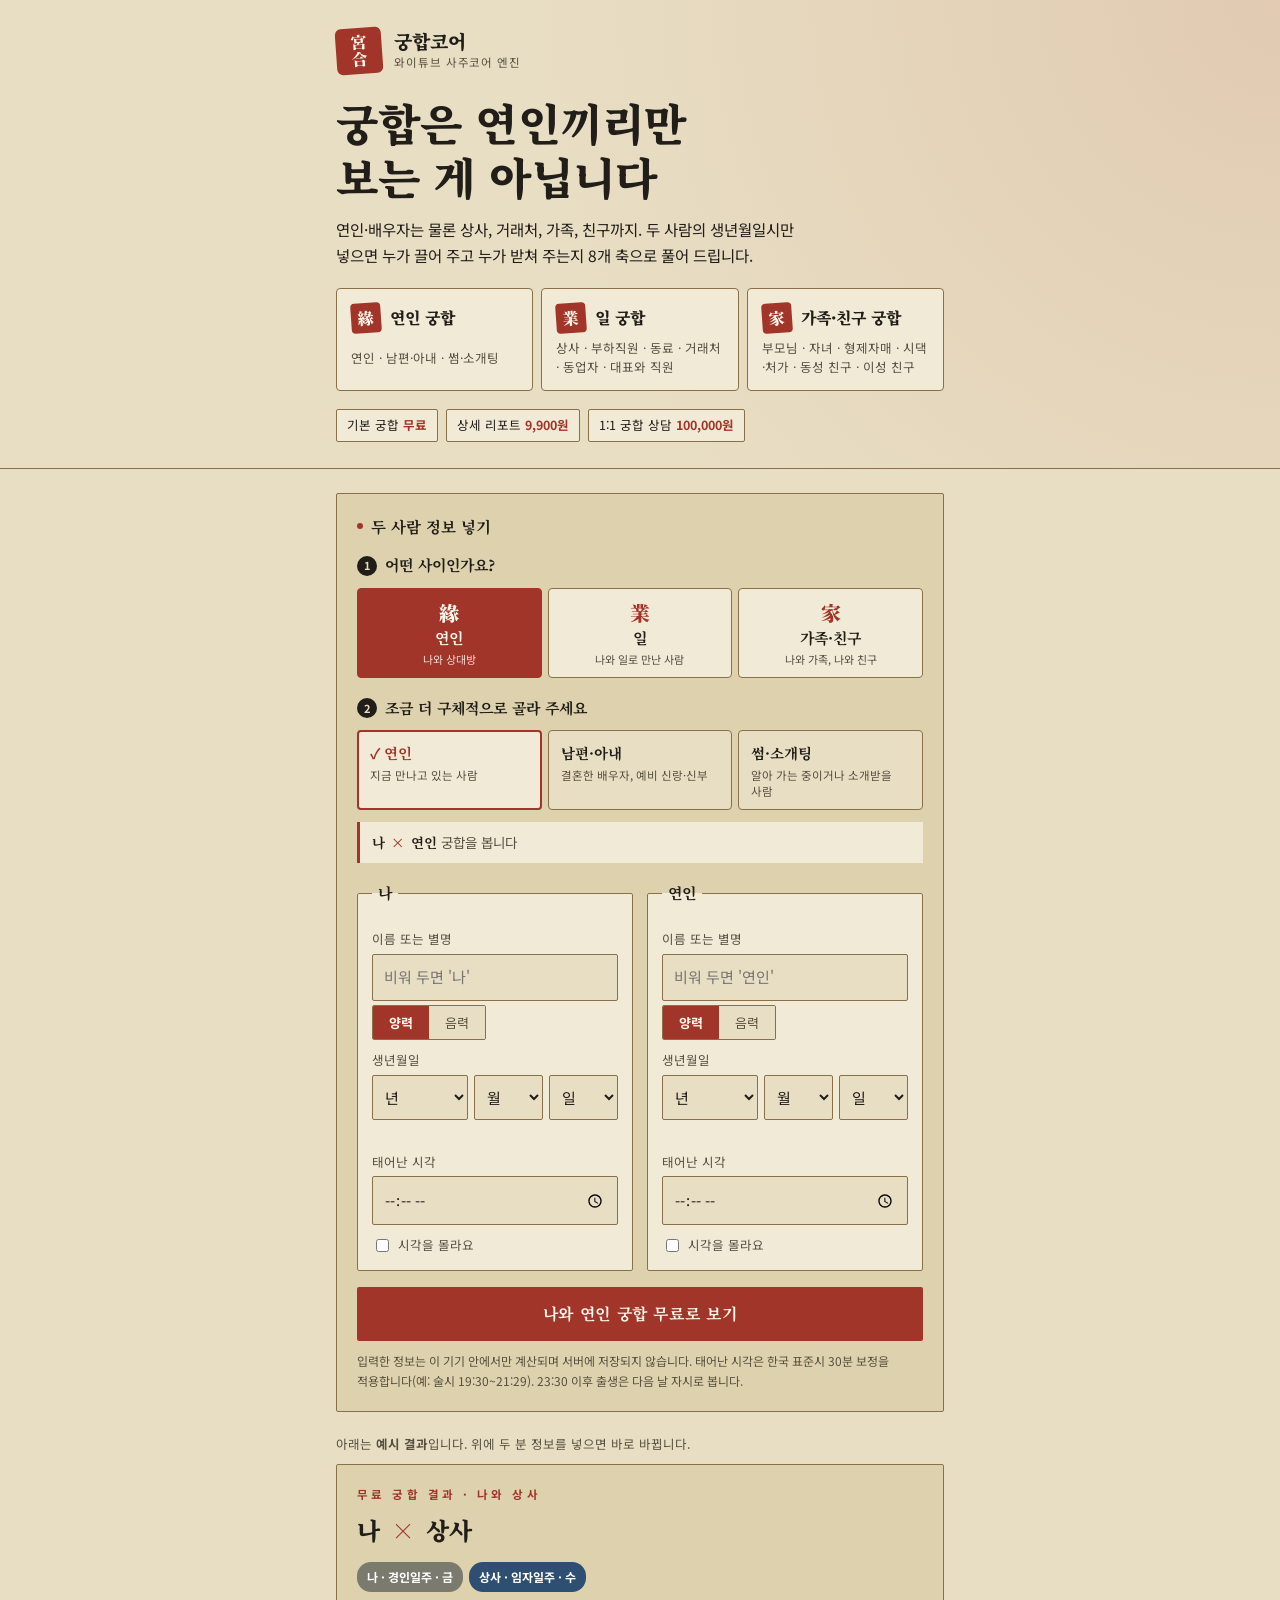
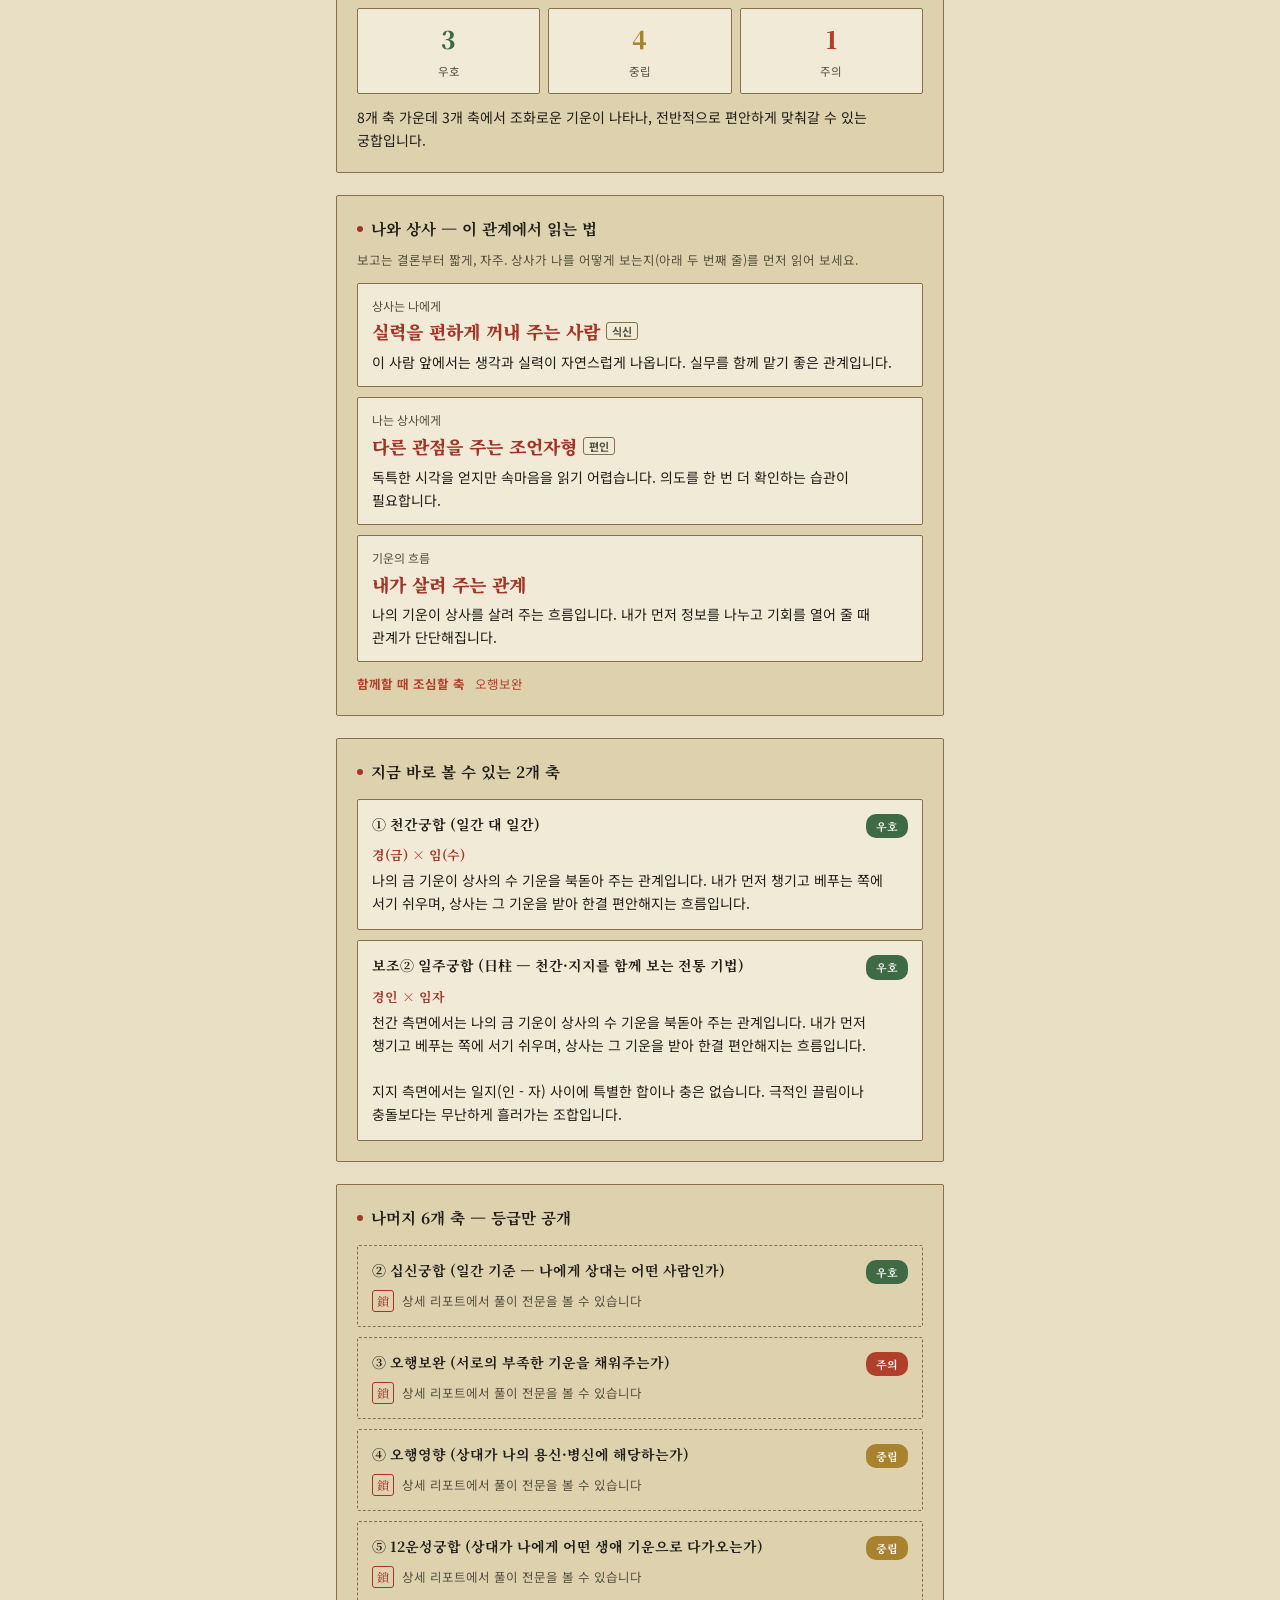
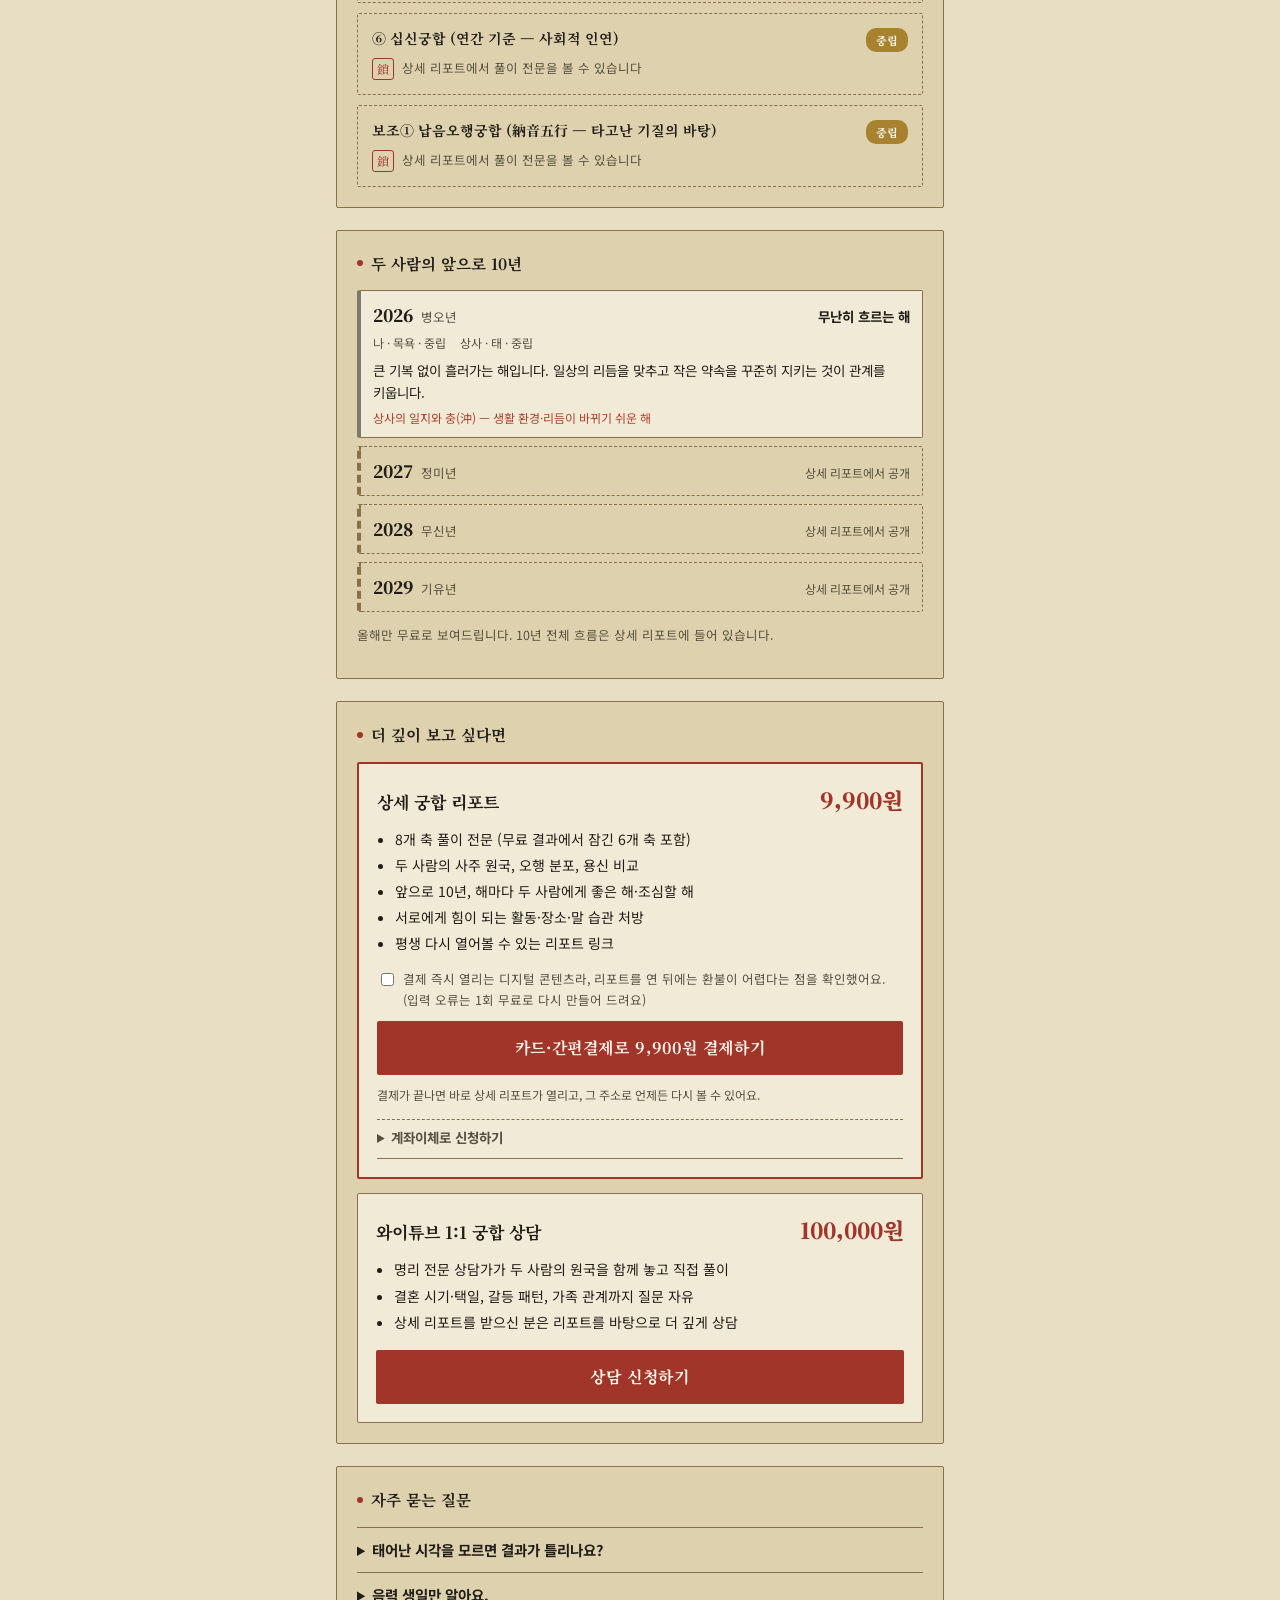
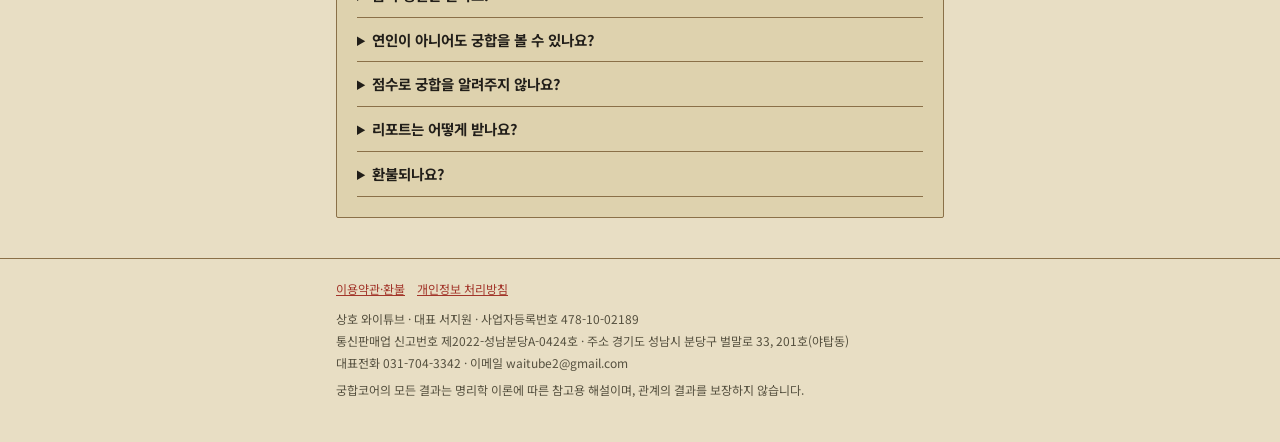
==== index.html @ 4b66b0d5 "Prepare for search registration: title in head, canonical, robots.txt, sitemap.xml Co-Authored-By: C" ====
<!DOCTYPE html>
<html lang="ko"><head><meta charset="UTF-8"><meta name="viewport" content="width=device-width,initial-scale=1,viewport-fit=cover">
<link rel="manifest" href="manifest.json"><meta name="theme-color" content="#A2352A"><link rel="apple-touch-icon" href="apple-touch-icon.png">
<meta name="apple-mobile-web-app-capable" content="yes"><meta name="apple-mobile-web-app-title" content="궁합코어">
<meta property="og:type" content="website"><meta property="og:url" content="https://gunghapcore.kr/"><meta property="og:site_name" content="궁합코어">
<meta property="og:title" content="궁합코어 — 연인부터 상사·동료까지, 사주로 보는 관계 궁합"><meta property="og:description" content="상사와 나, 대표와 직원, 함께 일할 동료까지. 생년월일시만 넣으면 8개 축 궁합을 무료로 볼 수 있어요.">
<meta property="og:image" content="https://gunghapcore.kr/og-image.png"><meta property="og:image:width" content="1200"><meta property="og:image:height" content="630"><meta name="twitter:card" content="summary_large_image">
<title>궁합코어 — 연인·직장·가족까지 사주로 보는 무료 궁합</title>
<link rel="canonical" href="https://gunghapcore.kr/">
<meta name="claude:viewport-fit-sides" content="cover">
<meta name="description" content="연인·부부는 물론 상사와 나, 대표와 직원, 함께 일할 동료까지. 두 사람의 생년월일시로 8개 축 사주 궁합을 무료로 확인하세요.">
<link rel="preconnect" href="https://fonts.googleapis.com">
<link rel="stylesheet" href="https://fonts.googleapis.com/css2?family=Noto+Serif+KR:wght@400;700;900&family=Noto+Sans+KR:wght@400;500;700&display=swap">
<link rel="stylesheet" href="styles.css">
</head><body>

<header class="top">
  <div class="wrap">
    <div class="brand-row">
      <div class="seal-mark" aria-hidden="true">宮<br>合</div>
      <div><p class="brand">궁합코어</p><p class="brand-sub">와이튜브 사주코어 엔진</p></div>
    </div>
    <h1 class="hero-title">궁합은 연인끼리만<br>보는 게 아닙니다</h1>
    <p class="lead">연인·배우자는 물론 상사, 거래처, 가족, 친구까지. 두 사람의 생년월일시만 넣으면 누가 끌어 주고 누가 받쳐 주는지 8개 축으로 풀어 드립니다.</p>
    <div class="rel-hero" id="heroRels" aria-label="관계 묶음을 골라 바로 시작하기"></div>
    <div class="price-line">
      <span>기본 궁합 <b>무료</b></span>
      <span>상세 리포트 <b id="pReport">9,900원</b></span>
      <span>1:1 궁합 상담 <b id="pConsult">100,000원</b></span>
    </div>
  </div>
</header>

<main class="wrap" id="app">

  <!-- ===== 홈: 입력 + 무료 결과 ===== -->
  <div id="viewHome" style="display:grid;gap:22px">
    <section class="panel" aria-labelledby="formTitle">
      <h2 class="sec" id="formTitle">두 사람 정보 넣기</h2>
      <form id="gunghapForm" novalidate>
        <div class="rel-pick">
          <p class="rel-q"><span class="step">1</span>어떤 사이인가요?</p>
          <div class="rel-tabs" id="relTabs" role="tablist" aria-label="관계 묶음"></div>
          <p class="rel-q" id="relQ"><span class="step">2</span>조금 더 구체적으로 골라 주세요</p>
          <div class="rel-opts" id="relPicker" role="radiogroup" aria-labelledby="relQ"></div>
          <p class="rel-now" id="relNow" aria-live="polite"></p>
        </div>
        <div class="people">
          <fieldset>
            <legend id="legendA">나</legend>
            <label for="nameA">이름 또는 별명</label>
            <input type="text" id="nameA" placeholder="예: 지민" maxlength="10" autocomplete="off">
            <div class="cal-switch" role="radiogroup" aria-label="달력 종류">
              <input type="radio" name="calA" id="calASolar" value="solar" checked><label for="calASolar">양력</label>
              <input type="radio" name="calA" id="calALunar" value="lunar"><label for="calALunar">음력</label>
            </div>
            <label for="yearA">생년월일</label>
            <div class="ymd">
              <select id="yearA" aria-label="태어난 해"></select>
              <select id="monthA" aria-label="태어난 달"></select>
              <select id="dayA" aria-label="태어난 날"></select>
            </div>
            <div class="check" id="leapWrapA" hidden><input type="checkbox" id="leapA"><label for="leapA">윤달이에요</label></div>
            <p class="form-note conv" id="convA" aria-live="polite"></p>
            <label for="btimeA">태어난 시각</label>
            <input type="time" id="btimeA">
            <p class="form-note" id="sijiA" aria-live="polite"></p>
            <div class="check"><input type="checkbox" id="timeUnknownA"><label for="timeUnknownA">시각을 몰라요</label></div>
          </fieldset>
          <fieldset>
            <legend id="legendB">상대</legend>
            <label for="nameB">이름 또는 별명</label>
            <input type="text" id="nameB" placeholder="예: 서준" maxlength="10" autocomplete="off">
            <div class="cal-switch" role="radiogroup" aria-label="달력 종류">
              <input type="radio" name="calB" id="calBSolar" value="solar" checked><label for="calBSolar">양력</label>
              <input type="radio" name="calB" id="calBLunar" value="lunar"><label for="calBLunar">음력</label>
            </div>
            <label for="yearB">생년월일</label>
            <div class="ymd">
              <select id="yearB" aria-label="태어난 해"></select>
              <select id="monthB" aria-label="태어난 달"></select>
              <select id="dayB" aria-label="태어난 날"></select>
            </div>
            <div class="check" id="leapWrapB" hidden><input type="checkbox" id="leapB"><label for="leapB">윤달이에요</label></div>
            <p class="form-note conv" id="convB" aria-live="polite"></p>
            <label for="btimeB">태어난 시각</label>
            <input type="time" id="btimeB">
            <p class="form-note" id="sijiB" aria-live="polite"></p>
            <div class="check"><input type="checkbox" id="timeUnknownB"><label for="timeUnknownB">시각을 몰라요</label></div>
          </fieldset>
        </div>
        <p class="form-note" id="formError" role="alert"></p>
        <button type="submit" class="btn-seal" id="goBtn">무료로 궁합 보기</button>
        <p class="form-note">입력한 정보는 이 기기 안에서만 계산되며 서버에 저장되지 않습니다. 태어난 시각은 한국 표준시 30분 보정을 적용합니다(예: 술시 19:30~21:29). 23:30 이후 출생은 다음 날 자시로 봅니다.</p>
      </form>
    </section>

    <div id="sampleNote" class="muted small" style="margin-bottom:-12px">아래는 <b>예시 결과</b>입니다. 위에 두 분 정보를 넣으면 바로 바뀝니다.</div>
    <div id="freeResult" style="display:grid;gap:22px"></div>

    <!-- 상품 -->
    <section class="panel" id="offers" aria-labelledby="offerTitle">
      <h2 class="sec" id="offerTitle">더 깊이 보고 싶다면</h2>
      <div class="offers">
        <article class="offer main">
          <div class="offer-head"><h3>상세 궁합 리포트</h3><span class="price" id="pReport2">9,900원</span></div>
          <ul>
            <li>8개 축 풀이 전문 (무료 결과에서 잠긴 6개 축 포함)</li>
            <li>두 사람의 사주 원국, 오행 분포, 용신 비교</li>
            <li>앞으로 10년, 해마다 두 사람에게 좋은 해·조심할 해</li>
            <li>서로에게 힘이 되는 활동·장소·말 습관 처방</li>
            <li>평생 다시 열어볼 수 있는 리포트 링크</li>
          </ul>
          <div id="payBox" hidden>
            <div class="check pay-agree"><input type="checkbox" id="payAgree"><label for="payAgree">결제 즉시 열리는 디지털 콘텐츠라, 리포트를 연 뒤에는 환불이 어렵다는 점을 확인했어요. (입력 오류는 1회 무료로 다시 만들어 드려요)</label></div>
            <button type="button" class="btn-seal" id="payBtn">카드·간편결제로 <span id="pReport4">9,900원</span> 결제하기</button>
            <p class="form-note" id="payNote">결제가 끝나면 바로 상세 리포트가 열리고, 그 주소로 언제든 다시 볼 수 있어요.</p>
            <p class="form-note" id="myReports" hidden></p>
          </div>
          <ol class="steps" id="orderSteps">
            <li><div>위에서 <b>두 사람 정보를 넣고 '무료로 궁합 보기'</b>를 눌러 주세요. 그러면 신청 코드가 만들어집니다.</div></li>
            <li><div>아래 계좌로 <b id="pReport3">9,900원</b>을 보내 주세요.<br>
              <span class="account" id="bankLine"></span></div></li>
            <li><div>신청 코드와 입금자명을 카카오톡으로 보내 주세요.
              <div class="copybox"><input id="orderCode" readonly value="먼저 무료 궁합을 확인해 주세요" aria-label="신청 코드"><button type="button" class="btn-line" id="copyCode">복사</button></div>
              <div class="toast" id="copyToast"></div>
              <a class="btn-line" id="kakaoOrder" href="#" target="_blank" rel="noopener" style="margin-top:6px">카카오톡으로 신청하기</a></div></li>
            <li><div>입금 확인 후 <b>리포트 링크</b>를 카카오톡으로 보내 드립니다. (평일 10~19시, 보통 1시간 안)</div></li>
          </ol>
        </article>
        <article class="offer">
          <div class="offer-head"><h3>와이튜브 1:1 궁합 상담</h3><span class="price" id="pConsult2">100,000원</span></div>
          <ul>
            <li>명리 전문 상담가가 두 사람의 원국을 함께 놓고 직접 풀이</li>
            <li>결혼 시기·택일, 갈등 패턴, 가족 관계까지 질문 자유</li>
            <li>상세 리포트를 받으신 분은 리포트를 바탕으로 더 깊게 상담</li>
          </ul>
          <button type="button" class="btn-seal open-consult" id="openConsult1">상담 신청하기</button>
        </article>
      </div>
    </section>

    <section class="panel" aria-labelledby="faqTitle">
      <h2 class="sec" id="faqTitle">자주 묻는 질문</h2>
      <details><summary>태어난 시각을 모르면 결과가 틀리나요?</summary><p>시각 없이도 8개 축 모두 계산됩니다. 다만 시주가 빠져 오행 분포와 용신이 조금 달라질 수 있어, 아시면 넣는 편이 더 정확합니다.</p></details>
      <details><summary>음력 생일만 알아요.</summary><p>생년월일 위의 '음력'을 누르고 음력 날짜를 그대로 넣으시면 됩니다. 윤달에 태어나셨다면 '윤달이에요'에 체크해 주세요. 한국천문연구원 기준으로 양력으로 바꿔 계산합니다.</p></details>
      <details><summary>연인이 아니어도 궁합을 볼 수 있나요?</summary><p>네. 명리학의 궁합은 두 사람의 기운이 서로 살려 주는지, 누르는지를 보는 것이라 상사·부하직원·동료·거래처·동업자, 부모님·자녀·형제자매·배우자 가족, 동성·이성 친구까지 어떤 관계에도 쓸 수 있습니다. 관계를 고르면 그 관계에 맞는 말로 풀어 드립니다.</p></details>
      <details><summary>점수로 궁합을 알려주지 않나요?</summary><p>축마다 성격이 다른 기운을 하나의 숫자로 뭉뚱그리지 않기 위해 '우호·중립·주의' 3단계로만 보여드립니다.</p></details>
      <details><summary>리포트는 어떻게 받나요?</summary><p>입금 확인 후 카카오톡으로 리포트 링크를 보내 드립니다. 링크는 기간 제한 없이 다시 열어볼 수 있습니다.</p></details>
      <details><summary>환불되나요?</summary><p>리포트 링크를 받기 전에는 전액 환불됩니다. 리포트를 받은 뒤에는 디지털 콘텐츠 특성상 환불이 어렵고, 입력 오류로 잘못 만들어진 경우 무료로 다시 만들어 드립니다.</p></details>
    </section>
  </div>

  <!-- ===== 결제 확인 ===== -->
  <section class="panel" id="viewPay" hidden aria-live="polite">
    <h2 class="sec" id="payTitle">결제를 확인하고 있어요</h2>
    <p class="small" id="payMsg">잠시만 기다려 주세요. 창을 닫지 마세요.</p>
    <div id="payActions"></div>
  </section>

  <!-- ===== 상세 리포트 ===== -->
  <div id="viewReport" hidden style="display:grid;gap:22px">
    <section class="panel paid-notice" id="paidNotice" hidden>
      <p class="done-msg">결제가 완료됐어요. 고맙습니다.</p>
      <p class="small">이 페이지 주소가 두 분의 리포트 열쇠예요. 아래 버튼으로 링크를 복사해 카톡 '나와의 채팅' 등에 저장해 두시면 언제든 다시 열 수 있어요.</p>
      <div class="copybox"><input id="myLink" readonly aria-label="내 리포트 링크"><button type="button" class="btn-line" id="copyMyLink">링크 복사</button></div>
      <div class="toast" id="myLinkToast"></div>
    </section>
    <div id="fullReport" style="display:grid;gap:22px"></div>
    <section class="panel">
      <h2 class="sec">두 분의 이야기를 더 깊이 듣고 싶다면</h2>
      <p class="small">와이튜브 1:1 궁합 상담에서 이 리포트를 바탕으로 결혼 시기, 갈등 패턴, 가족 관계까지 직접 풀이해 드립니다.</p>
      <button type="button" class="btn-seal open-consult" id="openConsult2">1:1 상담 신청하기</button>
      <p class="small muted" style="margin-top:10px">이 리포트는 받으신 분만 여는 개인 링크입니다. 다른 분께 공유하지 말아 주세요.</p>
    </section>
  </div>
  <!-- ===== 1:1 상담 신청 (이메일로 운영자에게 전달) ===== -->
  <section class="panel" id="consultPanel" hidden aria-labelledby="consultTitle">
    <h2 class="sec" id="consultTitle">1:1 궁합 상담 신청</h2>
    <p class="small">남겨 주신 연락처로 와이튜브가 직접 연락드려 상담 일정을 잡아 드립니다. 상담료 <b id="pConsult3">100,000원</b>은 일정이 확정되면 안내해 드립니다.</p>
    <form id="consultForm" novalidate>
      <label for="cName">이름</label>
      <input type="text" id="cName" maxlength="20" autocomplete="name" required>
      <label for="cPhone">휴대폰 번호</label>
      <input type="tel" id="cPhone" maxlength="20" autocomplete="tel" placeholder="010-0000-0000" required>
      <label for="cWay">원하는 상담 방식</label>
      <select id="cWay"><option>전화 상담</option><option>카카오톡 상담</option><option>대면 상담 (분당 사무실)</option></select>
      <label for="cWhen">연락받기 편한 시간</label>
      <input type="text" id="cWhen" maxlength="60" placeholder="예: 평일 저녁 7시 이후">
      <label for="cMsg">궁금한 점 (선택)</label>
      <textarea id="cMsg" rows="3" maxlength="500" placeholder="예: 결혼 시기, 시댁과의 관계가 궁금해요"></textarea>
      <p class="form-note" id="cPair"></p>
      <div class="check"><input type="checkbox" id="cAgree"><label for="cAgree">상담 연락을 위한 개인정보 수집·이용에 동의합니다 (이름, 휴대폰 번호, 두 사람의 생년월일시 — 상담 종료 후 1년 보관)</label></div>
      <input type="text" id="cHoney" tabindex="-1" autocomplete="off" aria-hidden="true" class="honey">
      <p class="form-note" id="cError" role="alert"></p>
      <button type="submit" class="btn-seal" id="cSubmit">상담 신청 보내기</button>
    </form>
    <div id="cDone" hidden>
      <p class="done-msg">상담 신청이 접수되었습니다.</p>
      <p class="small">평일 기준 하루 안에 <b id="cDonePhone"></b>로 연락드립니다. 급하시면 카카오톡으로도 말씀해 주세요.</p>
      <a class="btn-line" id="kakaoConsult3" href="#" target="_blank" rel="noopener">카카오톡으로 문의하기</a>
    </div>
  </section>
  <section class="panel" id="viewBadLink" hidden>
    <h2 class="sec">리포트 링크를 확인해 주세요</h2>
    <p class="small">링크가 잘렸거나 잘못 복사된 것 같습니다. 카카오톡으로 받은 링크 전체를 다시 눌러 주세요. 계속 열리지 않으면 카카오톡으로 알려 주시면 바로 다시 보내 드립니다.</p>
  </section>

  <!-- ===== 운영자 화면 (#admin) ===== -->
  <section class="panel" id="viewAdmin" hidden>
    <h2 class="sec">운영자 · 리포트 링크 발급</h2>
    <div id="adminLock">
      <label for="adminPin">운영자 비밀번호</label>
      <input type="password" id="adminPin" autocomplete="off">
      <button type="button" class="btn-seal" id="adminEnter">들어가기</button>
      <p class="form-note" id="adminErr" role="alert"></p>
    </div>
    <div id="adminBody" hidden>
      <label for="adminCode">고객이 보낸 신청 코드</label>
      <textarea id="adminCode" rows="3" placeholder="카카오톡으로 받은 신청 코드를 붙여넣으세요"></textarea>
      <button type="button" class="btn-seal" id="adminMake">입금 확인 · 리포트 링크 만들기</button>
      <div id="adminOut" class="small" style="margin-top:14px"></div>
    </div>
  </section>
</main>

<footer>
  <div class="wrap">
    <nav><a href="#terms" id="lnkTerms">이용약관·환불</a><a href="#privacy" id="lnkPrivacy">개인정보 처리방침</a></nav>
    <div class="policy" id="policyBox" hidden></div>
    <p id="bizLine1"></p>
    <p id="bizLine2"></p>
    <p id="bizLine3"></p>
    <p style="margin-top:8px">궁합코어의 모든 결과는 명리학 이론에 따른 참고용 해설이며, 관계의 결과를 보장하지 않습니다.</p>
  </div>
</footer>

<script src="config.js"></script>
<script src="lunar.js"></script>
<script src="saju-core.js"></script>
<script src="gunghap-core.js"></script>
<script src="gunghap-report.js"></script>
<script src="app.js"></script>
</body></html>
---- styles.css ----
/* 궁합코어 — 한지(종이) 바탕 + 붉은 낙관(인장) 포인트. 와이튜브 사주코어 브랜드를 그대로 잇습니다.
   Layout: 640px 단일 컬럼. 위에서부터 소개 → 입력 → 무료 결과 → 상품(리포트·상담) → FAQ → 사업자 정보 */
:root{
  --paper:#E8DEC4; --paper-deep:#DED2AE; --paper-hi:#F1EAD6;
  --ink:#211E19; --ink-soft:#55503f; --wood:#8a7048;
  --seal:#A2352A; --seal-dark:#7c2820; --on-seal:#FFF8EC;
  --mok:#3F6B44; --hwa:#B0402C; --to:#A9822F; --geum:#7B7A6E; --su:#2E4E72;
  --good-bg:rgba(63,107,68,.12); --care-bg:rgba(176,64,44,.12); --lean-bg:rgba(169,130,47,.14);
  --serif:'Noto Serif KR','Nanum Myeongjo',serif;
  --sans:'Noto Sans KR','Apple SD Gothic Neo','Malgun Gothic',sans-serif;
}
@media (prefers-color-scheme: dark){ :root:not([data-theme="light"]){
  --paper:#1f1a13; --paper-deep:#2a2219; --paper-hi:#332a1f;
  --ink:#ECE3CC; --ink-soft:#b8ab8a; --wood:#7a6442;
  --seal:#E0654F; --seal-dark:#c2503d; --on-seal:#1f1a13;
  --mok:#6FAE78; --hwa:#E0714F; --to:#D8AE57; --geum:#A6A496; --su:#6E9FD8;
  --good-bg:rgba(111,174,120,.16); --care-bg:rgba(224,113,79,.16); --lean-bg:rgba(216,174,87,.16);
  color-scheme:dark; } }
:root[data-theme="dark"]{
  --paper:#1f1a13; --paper-deep:#2a2219; --paper-hi:#332a1f;
  --ink:#ECE3CC; --ink-soft:#b8ab8a; --wood:#7a6442;
  --seal:#E0654F; --seal-dark:#c2503d; --on-seal:#1f1a13;
  --mok:#6FAE78; --hwa:#E0714F; --to:#D8AE57; --geum:#A6A496; --su:#6E9FD8;
  --good-bg:rgba(111,174,120,.16); --care-bg:rgba(224,113,79,.16); --lean-bg:rgba(216,174,87,.16);
  color-scheme:dark; }

*{box-sizing:border-box}
body{margin:0;word-break:keep-all;overflow-wrap:break-word;background:var(--paper);color:var(--ink);font-family:var(--sans);font-size:15px;line-height:1.65}
.wrap{max-width:640px;margin:0 auto;padding-left:max(16px,env(safe-area-inset-left,0px));padding-right:max(16px,env(safe-area-inset-right,0px))}
a{color:var(--seal)}
h1,h2,h3,h4{font-family:var(--serif);text-wrap:balance;margin:0}
.muted{color:var(--ink-soft)} .small{font-size:12.5px}
.eyebrow{font-size:11.5px;letter-spacing:.3em;color:var(--seal);font-weight:700;margin:0 0 6px}
button,.btn{font:inherit;cursor:pointer}
:focus-visible{outline:2px solid var(--seal);outline-offset:2px}

/* 머리 */
.top{padding-block:28px 26px;border-bottom:1px solid var(--wood);background:
  radial-gradient(circle at 100% 0%, var(--care-bg), transparent 55%), var(--paper)}
.brand-row{display:flex;align-items:center;gap:12px;margin-bottom:22px}
.top .seal-mark{display:grid;place-items:center;flex:none;width:46px;height:46px;background:var(--seal);color:var(--on-seal);
  font-family:var(--serif);font-weight:900;font-size:16px;line-height:1.05;border-radius:6px;transform:rotate(-4deg);text-align:center}
.brand{font-family:var(--serif);font-weight:900;font-size:19px;margin:0;line-height:1.2}
.brand-sub{font-size:11.5px;color:var(--ink-soft);margin:0;letter-spacing:.08em}
.hero-title{font-size:clamp(30px,8.4vw,44px);font-weight:900;line-height:1.22;letter-spacing:-.02em}
.top .lead{margin:14px 0 0;font-size:15.5px;max-width:32em}
/* 첫 화면 — 세 묶음 카드 */
.rel-hero{display:grid;grid-template-columns:repeat(3,1fr);gap:8px;margin-top:20px}
@media (max-width:520px){.rel-hero{grid-template-columns:1fr}}
.hero-card{display:grid;gap:6px;text-align:left;padding:14px 14px 13px;border:1px solid var(--wood);border-radius:4px;background:var(--paper-hi);
  color:var(--ink);cursor:pointer;transition:border-color .15s,transform .15s}
.hero-card:hover{border-color:var(--seal);transform:translateY(-1px)}
.hc-top{display:flex;align-items:center;gap:9px}
.hc-han{display:grid;place-items:center;flex:none;width:30px;height:30px;border-radius:4px;background:var(--seal);color:var(--on-seal);
  font-family:var(--serif);font-weight:900;font-size:16px;transform:rotate(-4deg)}
.hc-title{font-family:var(--serif);font-weight:900;font-size:16px}
.hc-list{font-size:12.5px;color:var(--ink-soft);line-height:1.5}
@media (max-width:520px){.hero-card{grid-template-columns:auto 1fr;align-items:center;column-gap:12px;padding:12px 14px}.hc-list{grid-column:2}.hc-top{display:contents}.hc-han{grid-row:1/3}}
.price-line{display:flex;flex-wrap:wrap;gap:8px;margin-top:18px}
.price-line span{font-size:12.5px;border:1px solid var(--wood);padding:5px 10px;border-radius:2px;background:var(--paper-hi)}
.price-line b{color:var(--seal)}

/* 관계 고르기 — 1단계 묶음 탭, 2단계 구체적인 관계 */
.rel-pick{margin-bottom:18px}
.rel-q{display:flex;align-items:center;gap:8px;font-family:var(--serif);font-weight:700;font-size:15px;margin:0 0 10px}
.rel-q+.rel-tabs{margin-bottom:18px}
.step{display:grid;place-items:center;width:20px;height:20px;border-radius:50%;background:var(--ink);color:var(--paper);font-family:var(--sans);font-size:11px;font-weight:700}
.rel-tabs{display:grid;grid-template-columns:repeat(3,1fr);gap:6px}
.rel-tab{display:grid;justify-items:center;gap:1px;padding:12px 6px 10px;border:1px solid var(--wood);border-radius:4px;background:var(--paper-hi);color:var(--ink);cursor:pointer}
.tab-han{font-family:var(--serif);font-weight:900;font-size:20px;line-height:1.2;color:var(--seal)}
.tab-title{font-family:var(--serif);font-weight:700;font-size:15px}
.tab-sub{font-size:11px;color:var(--ink-soft);text-align:center;line-height:1.35}
.rel-tab.on{background:var(--seal);border-color:var(--seal);color:var(--on-seal)}
.rel-tab.on .tab-han,.rel-tab.on .tab-sub{color:var(--on-seal)}
.rel-tab.on .tab-sub{opacity:.85}
.rel-opt-group{display:grid;grid-template-columns:repeat(3,1fr);gap:6px}
@media (max-width:520px){.rel-opt-group{grid-template-columns:repeat(2,1fr)}}
.rel-opts input{position:absolute;opacity:0;pointer-events:none}
.rel-opt{display:grid;align-content:start;gap:2px;margin:0;padding:10px 12px;border:1px solid var(--wood);border-radius:4px;background:var(--paper);cursor:pointer;min-width:0}
.opt-title{font-family:var(--serif);font-weight:700;font-size:14.5px;color:var(--ink)}
.opt-desc{font-size:11.5px;color:var(--ink-soft);line-height:1.4}
.rel-opt:hover{border-color:var(--seal)}
.rel-opts input:checked+.rel-opt{border:2px solid var(--seal);padding:9px 11px;background:var(--paper-hi)}
.rel-opts input:checked+.rel-opt .opt-title{color:var(--seal)}
.rel-opts input:checked+.rel-opt .opt-title::before{content:'✓ ';font-family:var(--sans)}
.rel-opts input:focus-visible+.rel-opt{outline:2px solid var(--seal);outline-offset:2px}
.rel-now{margin:12px 0 0;padding:9px 12px;border-left:3px solid var(--seal);background:var(--paper-hi);font-size:13.5px;color:var(--ink-soft)}
.rel-now b{color:var(--ink);font-family:var(--serif)}
.rel-now .x{color:var(--seal);padding:0 6px}

/* 관계별 읽는 법 */
.rel-panel{border:2px solid var(--seal)}
.rel-tip{margin:-6px 0 12px;color:var(--ink-soft)}
.rel-rows{display:grid;gap:10px}
.rel-row{border:1px solid var(--wood);border-radius:2px;background:var(--paper-hi);padding:12px 14px}
.rel-head{font-size:12px;color:var(--ink-soft)}
.rel-tag{font-family:var(--serif);font-weight:900;font-size:18px;color:var(--seal);margin:2px 0 4px}
.rel-god{font-family:var(--sans);font-weight:700;font-size:11px;color:var(--ink-soft);border:1px solid var(--wood);border-radius:3px;padding:0 5px;vertical-align:3px}
.rel-row p{margin:0;font-size:14px}
.rel-caution{margin:12px 0 0;color:var(--hwa)}
.rel-caution b{margin-right:6px}

main.wrap{padding-block:24px 40px;display:grid;gap:22px}
.panel{background:var(--paper-deep);border:1px solid var(--wood);border-radius:2px;padding:20px;min-width:0}
.sec{font-size:15.5px;margin-bottom:14px;display:flex;align-items:center;gap:8px}
.sec::before{content:'';width:6px;height:6px;border-radius:50%;background:var(--seal)}

/* 입력 */
.people{display:grid;grid-template-columns:1fr 1fr;gap:14px}
@media (max-width:560px){.people{grid-template-columns:1fr}}
fieldset{border:1px solid var(--wood);border-radius:2px;padding:14px;margin:0;background:var(--paper-hi);min-width:0}
legend{font-family:var(--serif);font-weight:700;padding:0 6px}
label{display:block;font-size:12.5px;color:var(--ink-soft);margin:10px 0 4px}
input[type=text],input[type=date],input[type=time],input[type=password],textarea{width:100%;padding:10px 11px;border:1px solid var(--wood);border-radius:2px;background:var(--paper);color:var(--ink);font:inherit;font-size:15px}
.check{display:flex;gap:6px;align-items:center;font-size:12.5px;color:var(--ink-soft);margin-top:8px}
.check label{margin:0}
.btn-seal{display:block;width:100%;margin-top:16px;padding:14px;border:none;border-radius:2px;background:var(--seal);color:var(--on-seal);
  font-family:var(--serif);font-weight:700;font-size:16px;letter-spacing:.04em;text-align:center;text-decoration:none}
.btn-seal:hover{background:var(--seal-dark)}
.btn-line{display:inline-block;padding:9px 14px;border:1px solid var(--seal);border-radius:2px;background:transparent;color:var(--seal);font-weight:700;font-size:13.5px;text-decoration:none}
.form-note{font-size:12px;color:var(--ink-soft);margin:10px 0 0}

/* 결과 */
.pair-title{font-size:24px;font-weight:900}
.pair-title .x{color:var(--seal);font-weight:400;padding:0 4px}
.chips{display:flex;flex-wrap:wrap;gap:6px;margin:12px 0 16px}
.chip{font-size:12px;padding:5px 10px;border-radius:14px;color:#fff;font-weight:700}
.bg-mok{background:var(--mok)} .bg-hwa{background:var(--hwa)} .bg-to{background:var(--to)} .bg-geum{background:var(--geum)} .bg-su{background:var(--su)}
.e-mok{color:var(--mok)} .e-hwa{color:var(--hwa)} .e-to{color:var(--to)} .e-geum{color:var(--geum)} .e-su{color:var(--su)}
.tally-strip{display:grid;grid-template-columns:repeat(3,1fr);gap:8px}
.tally-item{text-align:center;padding:10px 4px;border:1px solid var(--wood);border-radius:2px;background:var(--paper-hi)}
.tally-item .num{display:block;font-family:var(--serif);font-weight:900;font-size:24px;font-variant-numeric:tabular-nums}
.tally-item .label{font-size:11.5px;color:var(--ink-soft)}
.hoho .num{color:var(--mok)} .jungrip .num{color:var(--to)} .juui .num{color:var(--hwa)}
.overall{margin:12px 0 0;font-size:14px}
.axis-list{display:grid;gap:10px}
.axis-card{border:1px solid var(--wood);border-radius:2px;background:var(--paper-hi);padding:14px;min-width:0}
.axis-head{display:flex;justify-content:space-between;align-items:flex-start;gap:8px;margin-bottom:6px}
.axis-head h3{font-size:14px;line-height:1.45}
.tier-badge{font-family:var(--serif);font-weight:700;font-size:11px;padding:3px 10px;border-radius:10px;color:#fff;white-space:nowrap}
.tier-우호{background:var(--mok)} .tier-중립{background:var(--to)} .tier-주의{background:var(--hwa)}
.axis-stems{font-family:var(--serif);font-weight:700;font-size:13px;color:var(--seal);margin-bottom:4px}
.axis-sub,.axis-note{font-size:12px;color:var(--ink-soft);margin-bottom:6px}
.axis-text{font-size:14px;white-space:pre-line}
.is-locked{background:transparent;border-style:dashed}
.axis-locked{font-size:12.5px;color:var(--ink-soft);display:flex;gap:8px;align-items:center}
.lock-ico{font-family:var(--serif);font-size:12px;color:var(--seal);border:1px solid var(--seal);border-radius:3px;padding:0 4px}

/* 10년 흐름 */
.years{list-style:none;margin:0;padding:0;display:grid;gap:8px}
.yr{border:1px solid var(--wood);border-left-width:4px;border-radius:2px;padding:10px 12px;background:var(--paper-hi)}
.yr p{margin:6px 0 0;font-size:13.5px}
.yr-head{display:flex;flex-wrap:wrap;gap:8px;align-items:baseline}
.yr-num{font-family:var(--serif);font-weight:900;font-size:17px;font-variant-numeric:tabular-nums}
.yr-gz{font-size:12.5px;color:var(--ink-soft)}
.yr-label{font-weight:700;font-size:13.5px;margin-left:auto}
.yr-who{display:flex;flex-wrap:wrap;gap:4px 14px;font-size:12px;color:var(--ink-soft);margin-top:4px}
.yr-good{border-left-color:var(--mok);background:var(--good-bg)} .yr-good .yr-label{color:var(--mok)}
.yr-care{border-left-color:var(--hwa);background:var(--care-bg)} .yr-care .yr-label{color:var(--hwa)}
.yr-lean{border-left-color:var(--to);background:var(--lean-bg)} .yr-lean .yr-label{color:var(--to)}
.yr-even{border-left-color:var(--geum)}
.yr-locked{border-style:dashed;background:transparent} .yr-locked .yr-label{color:var(--ink-soft);font-weight:400;font-size:12px}
.yr-chung{font-size:12px;color:var(--hwa);margin-top:4px}

/* 상품 */
.offers{display:grid;gap:14px}
.offer{border:1px solid var(--wood);border-radius:2px;padding:18px;background:var(--paper-hi)}
.offer.main{border:2px solid var(--seal)}
.offer-head{display:flex;justify-content:space-between;align-items:baseline;gap:10px;flex-wrap:wrap}
.offer-head h3{font-size:17px}
.offer .price{font-family:var(--serif);font-weight:900;font-size:22px;color:var(--seal);font-variant-numeric:tabular-nums}
.offer ul{margin:10px 0 0;padding-left:18px;font-size:14px}
.offer li{margin:3px 0}
.steps{margin:14px 0 0;padding:0;list-style:none;display:grid;gap:10px;counter-reset:s}
.steps li{display:grid;grid-template-columns:28px 1fr;gap:8px;font-size:14px;counter-increment:s}
.steps li::before{content:counter(s);display:grid;place-items:center;width:24px;height:24px;border-radius:50%;background:var(--seal);color:var(--on-seal);font-size:12px;font-weight:700}
.copybox{display:flex;gap:8px;margin-top:6px;min-width:0}
.copybox code,.copybox input{flex:1;min-width:0;font-family:ui-monospace,Menlo,monospace;font-size:12px;padding:8px;border:1px solid var(--wood);background:var(--paper);color:var(--ink);border-radius:2px;overflow-wrap:anywhere}
.account{font-variant-numeric:tabular-nums;font-weight:700}
.toast{font-size:12px;color:var(--mok);min-height:1em;margin-top:4px}

/* 리포트 */
.report-cover{border:2px solid var(--seal)}
.key-years{display:grid;grid-template-columns:1fr 1fr;gap:8px;margin-top:12px}
.key-years div{border:1px solid var(--wood);padding:10px;border-radius:2px;background:var(--paper-hi);display:grid;gap:2px;font-size:13px}
.key-years b{font-family:var(--serif)}
.persons{display:grid;grid-template-columns:1fr 1fr;gap:14px}
@media (max-width:560px){.persons,.key-years{grid-template-columns:1fr}}
.person,.care{min-width:0}
.person h4,.care h4{font-size:15px;margin-bottom:8px}
.pillars{display:grid;grid-template-columns:repeat(4,1fr);gap:6px}
.pillar{text-align:center;border:1px solid var(--wood);border-radius:2px;background:var(--paper-hi);padding:8px 2px}
.pillar.day{border:2px solid var(--seal)}
.pillar.empty{border-style:dashed;color:var(--ink-soft)}
.p-lab{font-size:10.5px;color:var(--ink-soft);letter-spacing:.1em}
.gz{font-family:var(--serif);font-weight:700;font-size:22px;line-height:1.2;display:grid}
.p-sub{font-size:11px;color:var(--ink-soft)}
.elem-rows{display:grid;gap:4px;margin-top:10px}
.elem-row{display:grid;grid-template-columns:22px 1fr 30px 40px;gap:6px;align-items:center;font-size:12.5px}
.e-name{font-family:var(--serif);font-weight:700}
.bar{height:8px;background:var(--paper-hi);border:1px solid var(--wood);border-radius:4px;overflow:hidden}
.fill{display:block;height:100%}
.e-val{font-variant-numeric:tabular-nums;text-align:right}
.yong,.hui{font-style:normal;font-size:10.5px;font-weight:700;color:var(--seal)}
.hui{color:var(--ink-soft)}
.narr{font-size:13.5px;margin:10px 0 0}
.tag{font-family:var(--sans);font-size:11px;color:var(--seal);border:1px solid var(--seal);border-radius:3px;padding:0 5px;margin-left:4px}
.care dl{margin:0;display:grid;gap:2px;font-size:13.5px}
.care dt{font-weight:700;margin-top:6px;font-size:12.5px;color:var(--ink-soft)}
.care dd{margin:0}
.note-panel{background:transparent}

/* FAQ · 하단 */
details{border-top:1px solid var(--wood);padding:10px 0}
details:last-child{border-bottom:1px solid var(--wood)}
summary{cursor:pointer;font-weight:700;font-size:14.5px}
details p{margin:8px 0 0;font-size:14px}
footer{border-top:1px solid var(--wood);padding-block:20px 40px;font-size:12px;color:var(--ink-soft)}
footer p{margin:2px 0}
footer nav{display:flex;flex-wrap:wrap;gap:12px;margin-bottom:10px}
.policy h4{font-size:14px;margin:14px 0 4px}
.policy p,.policy li{font-size:13px}
@media (prefers-reduced-motion:no-preference){ .reveal{animation:rise .35s ease-out both} @keyframes rise{from{transform:translateY(6px);opacity:.4}to{transform:none;opacity:1}} }
/* 양력·음력 선택, 연월일 */
.cal-switch{position:relative;display:inline-flex;border:1px solid var(--wood);border-radius:2px;overflow:hidden;margin-top:4px}
.cal-switch input{position:absolute;opacity:0;pointer-events:none}
.cal-switch label{margin:0;padding:6px 16px;font-size:13px;color:var(--ink-soft);cursor:pointer;background:var(--paper)}
.cal-switch input:checked+label{background:var(--seal);color:var(--on-seal);font-weight:700}
.cal-switch input:focus-visible+label{outline:2px solid var(--seal);outline-offset:-2px}
.ymd{display:grid;grid-template-columns:1.4fr 1fr 1fr;gap:6px}
select{width:100%;min-width:0;padding:10px 8px;border:1px solid var(--wood);border-radius:2px;background:var(--paper);color:var(--ink);font:inherit;font-size:15px}
.kst-note{font-size:12px;color:var(--seal);margin:-4px 0 8px}
.conv{color:var(--seal);font-weight:500;min-height:1em}
.honey{position:absolute;left:-9999px;width:1px;height:1px;opacity:0}
.done-msg{font-family:var(--serif);font-weight:700;font-size:17px;color:var(--mok);margin:0 0 6px}
#consultPanel{border:2px solid var(--seal)}
#consultForm .check{align-items:flex-start}
#consultForm .check input{margin-top:4px}
.pay-agree{align-items:flex-start;margin-top:14px}
.pay-agree input{margin-top:4px}
#payBox .btn-seal{margin-top:10px}
#payBox+.steps{margin-top:16px}
.alt-pay{margin-top:14px;border-top:1px dashed var(--wood);padding-top:6px}
.alt-pay summary{font-size:13.5px;color:var(--ink-soft)}
.paid-notice{border:2px solid var(--mok)}
[hidden]{display:none!important}
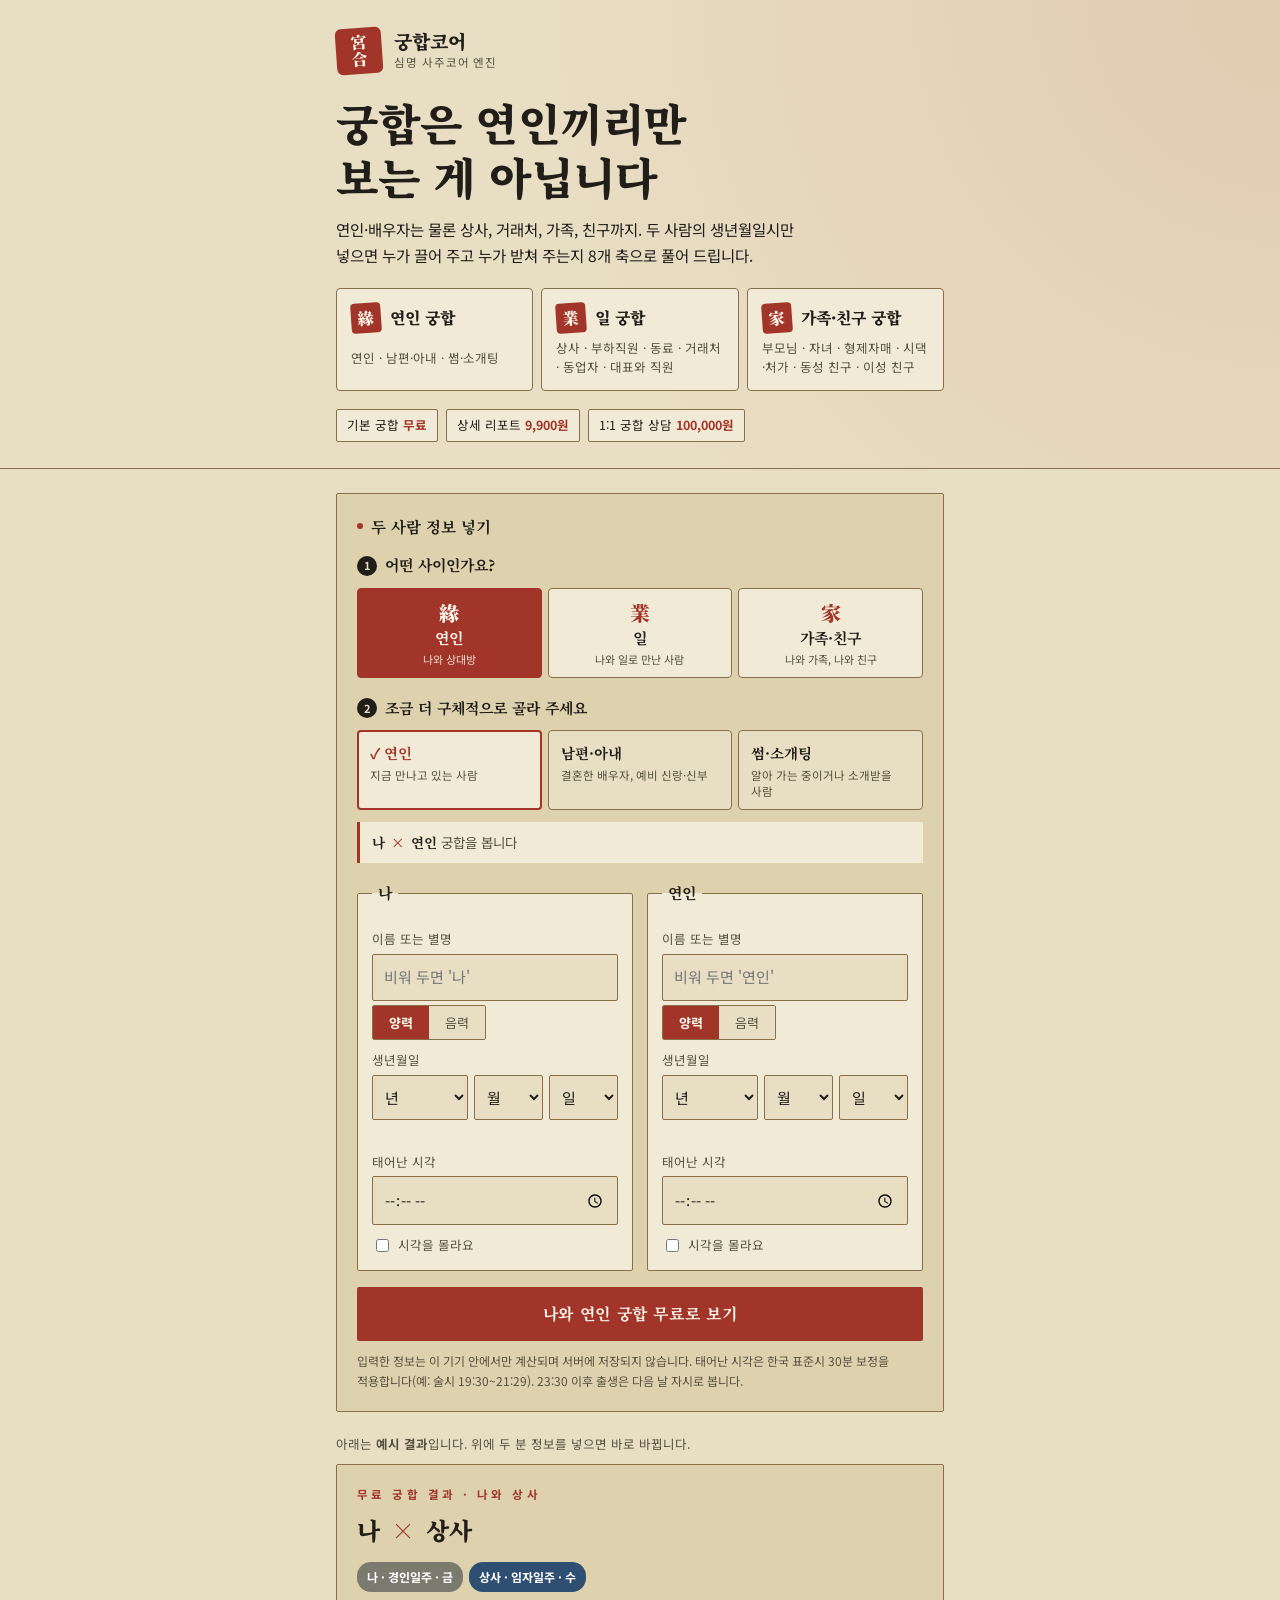
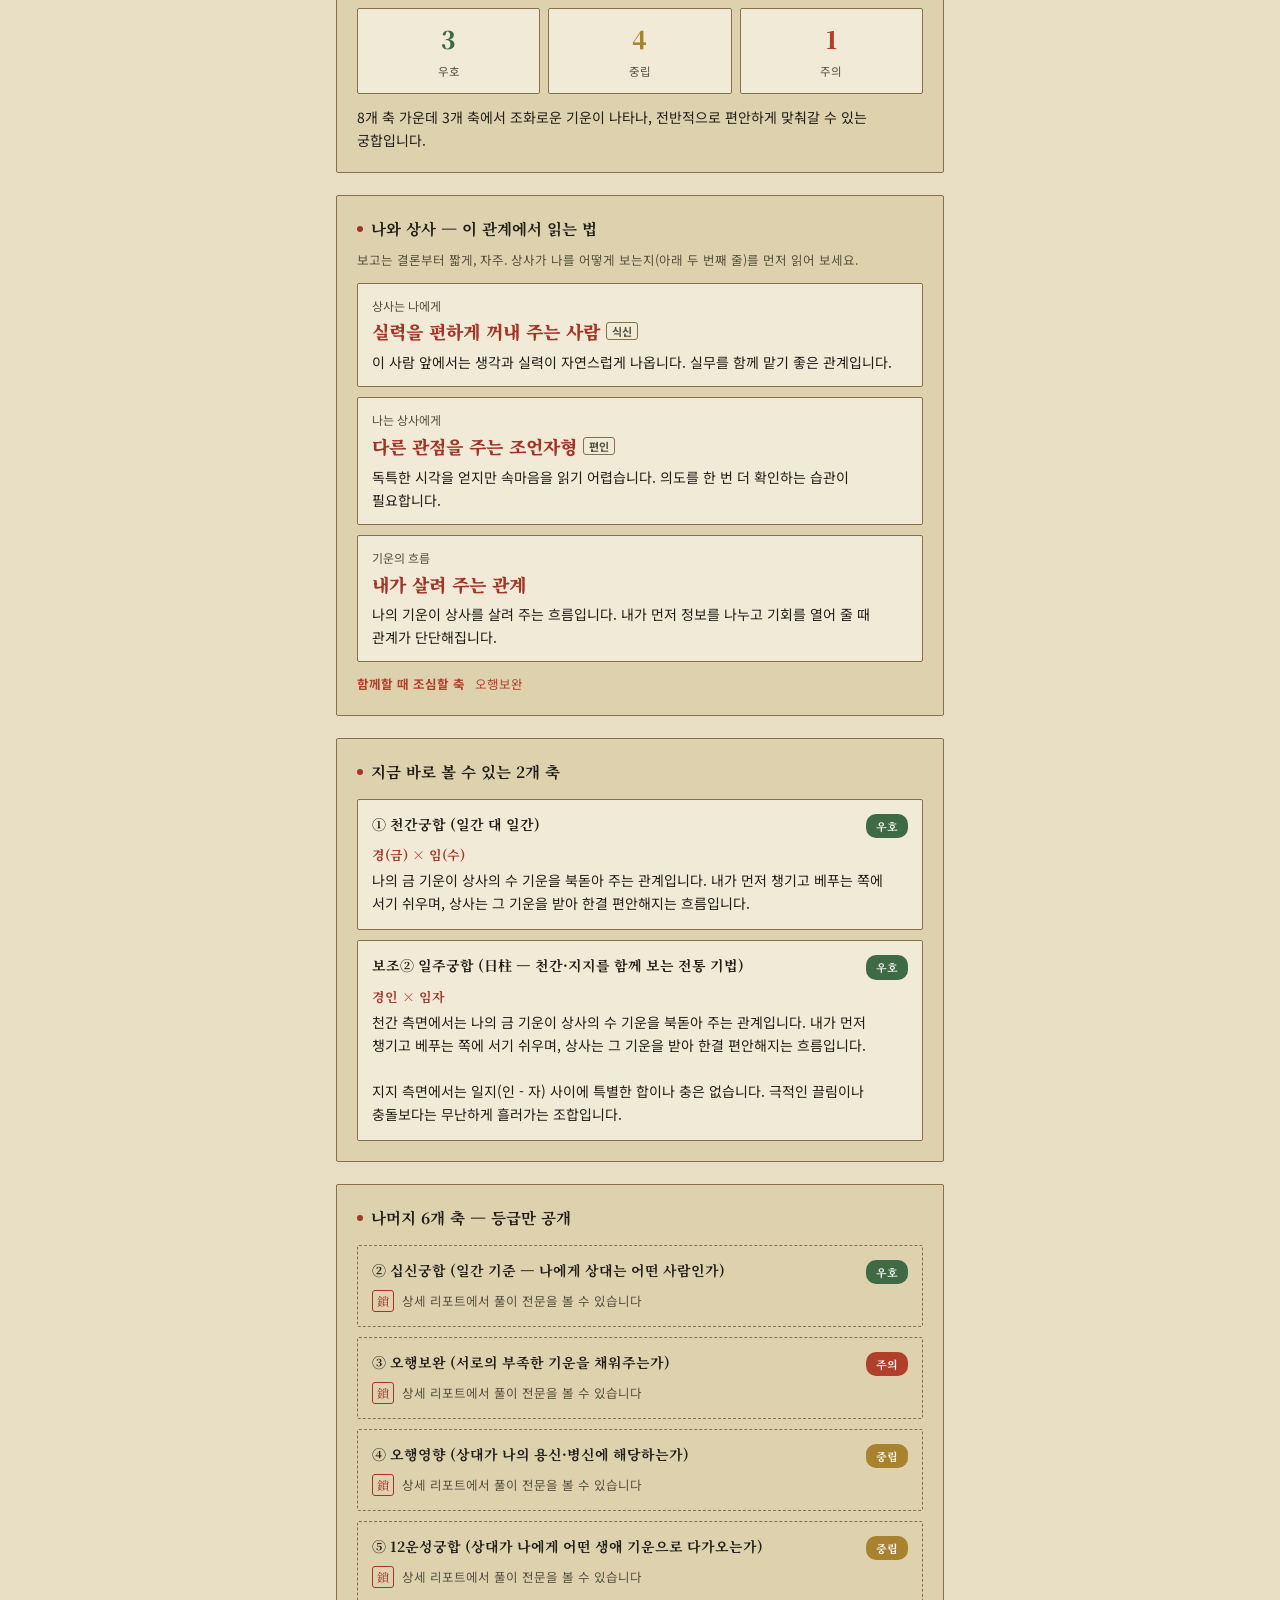
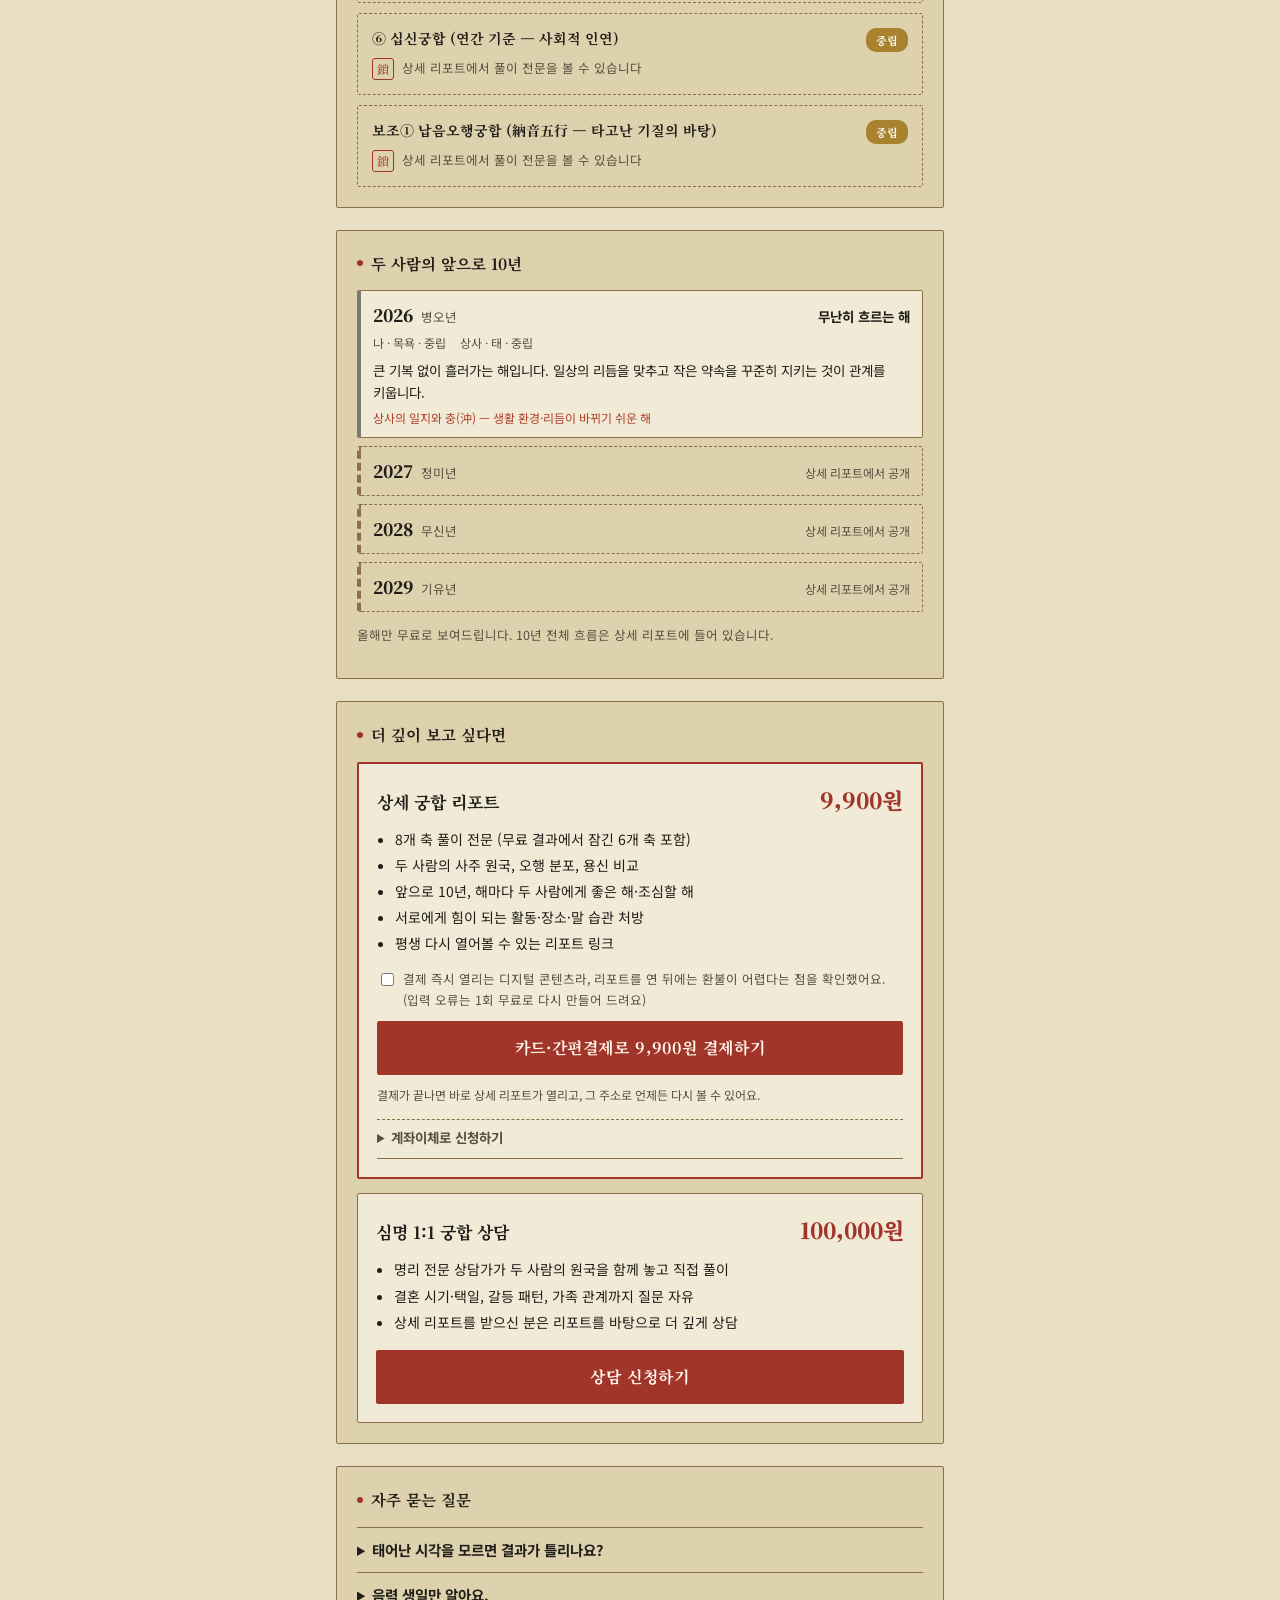
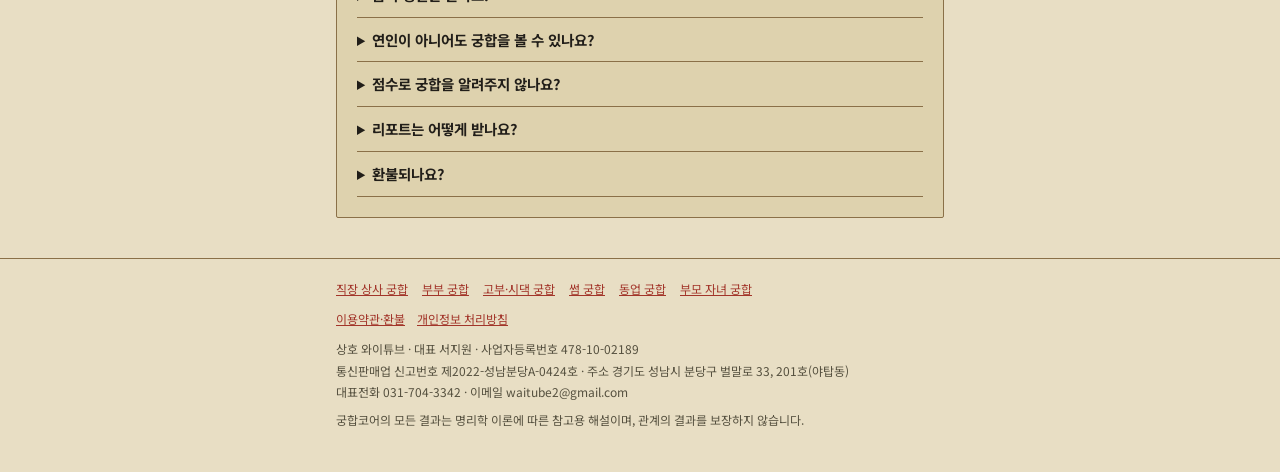
==== commit bb36e836: "Rebrand to 심명, add result sharing and relationship guide pages for search Co-Authored-By: Claude Opu" ====
--- a/index.html
+++ b/index.html
@@ -7,6 +7,7 @@
 <meta property="og:image" content="https://gunghapcore.kr/og-image.png"><meta property="og:image:width" content="1200"><meta property="og:image:height" content="630"><meta name="twitter:card" content="summary_large_image">
 <title>궁합코어 — 연인·직장·가족까지 사주로 보는 무료 궁합</title>
 <link rel="canonical" href="https://gunghapcore.kr/">
+<meta name="naver-site-verification" content="3466ae4d577dec2be87abfdaf625725c0367ae8c" />
 <meta name="claude:viewport-fit-sides" content="cover">
 <meta name="description" content="연인·부부는 물론 상사와 나, 대표와 직원, 함께 일할 동료까지. 두 사람의 생년월일시로 8개 축 사주 궁합을 무료로 확인하세요.">
 <link rel="preconnect" href="https://fonts.googleapis.com">
@@ -18,7 +19,7 @@
   <div class="wrap">
     <div class="brand-row">
       <div class="seal-mark" aria-hidden="true">宮<br>合</div>
-      <div><p class="brand">궁합코어</p><p class="brand-sub">와이튜브 사주코어 엔진</p></div>
+      <div><p class="brand">궁합코어</p><p class="brand-sub">심명 사주코어 엔진</p></div>
     </div>
     <h1 class="hero-title">궁합은 연인끼리만<br>보는 게 아닙니다</h1>
     <p class="lead">연인·배우자는 물론 상사, 거래처, 가족, 친구까지. 두 사람의 생년월일시만 넣으면 누가 끌어 주고 누가 받쳐 주는지 8개 축으로 풀어 드립니다.</p>
@@ -129,7 +130,7 @@
           </ol>
         </article>
         <article class="offer">
-          <div class="offer-head"><h3>와이튜브 1:1 궁합 상담</h3><span class="price" id="pConsult2">100,000원</span></div>
+          <div class="offer-head"><h3>심명 1:1 궁합 상담</h3><span class="price" id="pConsult2">100,000원</span></div>
           <ul>
             <li>명리 전문 상담가가 두 사람의 원국을 함께 놓고 직접 풀이</li>
             <li>결혼 시기·택일, 갈등 패턴, 가족 관계까지 질문 자유</li>
@@ -169,7 +170,7 @@
     <div id="fullReport" style="display:grid;gap:22px"></div>
     <section class="panel">
       <h2 class="sec">두 분의 이야기를 더 깊이 듣고 싶다면</h2>
-      <p class="small">와이튜브 1:1 궁합 상담에서 이 리포트를 바탕으로 결혼 시기, 갈등 패턴, 가족 관계까지 직접 풀이해 드립니다.</p>
+      <p class="small">심명 1:1 궁합 상담에서 이 리포트를 바탕으로 결혼 시기, 갈등 패턴, 가족 관계까지 직접 풀이해 드립니다.</p>
       <button type="button" class="btn-seal open-consult" id="openConsult2">1:1 상담 신청하기</button>
       <p class="small muted" style="margin-top:10px">이 리포트는 받으신 분만 여는 개인 링크입니다. 다른 분께 공유하지 말아 주세요.</p>
     </section>
@@ -177,7 +178,7 @@
   <!-- ===== 1:1 상담 신청 (이메일로 운영자에게 전달) ===== -->
   <section class="panel" id="consultPanel" hidden aria-labelledby="consultTitle">
     <h2 class="sec" id="consultTitle">1:1 궁합 상담 신청</h2>
-    <p class="small">남겨 주신 연락처로 와이튜브가 직접 연락드려 상담 일정을 잡아 드립니다. 상담료 <b id="pConsult3">100,000원</b>은 일정이 확정되면 안내해 드립니다.</p>
+    <p class="small">남겨 주신 연락처로 심명이 직접 연락드려 상담 일정을 잡아 드립니다. 상담료 <b id="pConsult3">100,000원</b>은 일정이 확정되면 안내해 드립니다.</p>
     <form id="consultForm" novalidate>
       <label for="cName">이름</label>
       <input type="text" id="cName" maxlength="20" autocomplete="name" required>
@@ -226,6 +227,7 @@
 
 <footer>
   <div class="wrap">
+    <p class="guide-links"><a href="boss/">직장 상사 궁합</a><a href="couple/">부부 궁합</a><a href="inlaw/">고부·시댁 궁합</a><a href="some/">썸 궁합</a><a href="partner/">동업 궁합</a><a href="family/">부모 자녀 궁합</a></p>
     <nav><a href="#terms" id="lnkTerms">이용약관·환불</a><a href="#privacy" id="lnkPrivacy">개인정보 처리방침</a></nav>
     <div class="policy" id="policyBox" hidden></div>
     <p id="bizLine1"></p>
--- a/styles.css
+++ b/styles.css
@@ -244,3 +244,15 @@
 .alt-pay summary{font-size:13.5px;color:var(--ink-soft)}
 .paid-notice{border:2px solid var(--mok)}
 [hidden]{display:none!important}
+/* 결과 공유 */
+.share-row{display:flex;flex-wrap:wrap;gap:8px;margin-top:10px}
+.share-row .btn-seal,.share-row .btn-line{flex:1 1 160px}
+/* 관계별 안내 페이지 */
+.guide-links{display:flex;flex-wrap:wrap;gap:6px 14px;margin:0 0 10px}
+.guide h2{font-family:var(--serif);font-size:19px;margin:26px 0 8px}
+.guide p,.guide li{font-size:15px}
+.guide .cta{display:block;text-align:center;text-decoration:none;margin:22px 0}
+.guide .faq dt{font-weight:700;margin-top:12px}
+.guide .faq dd{margin:4px 0 0}
+.share-row .btn-seal{margin-top:0;width:auto}
+.guide .panel>h2:first-child{margin-top:0}
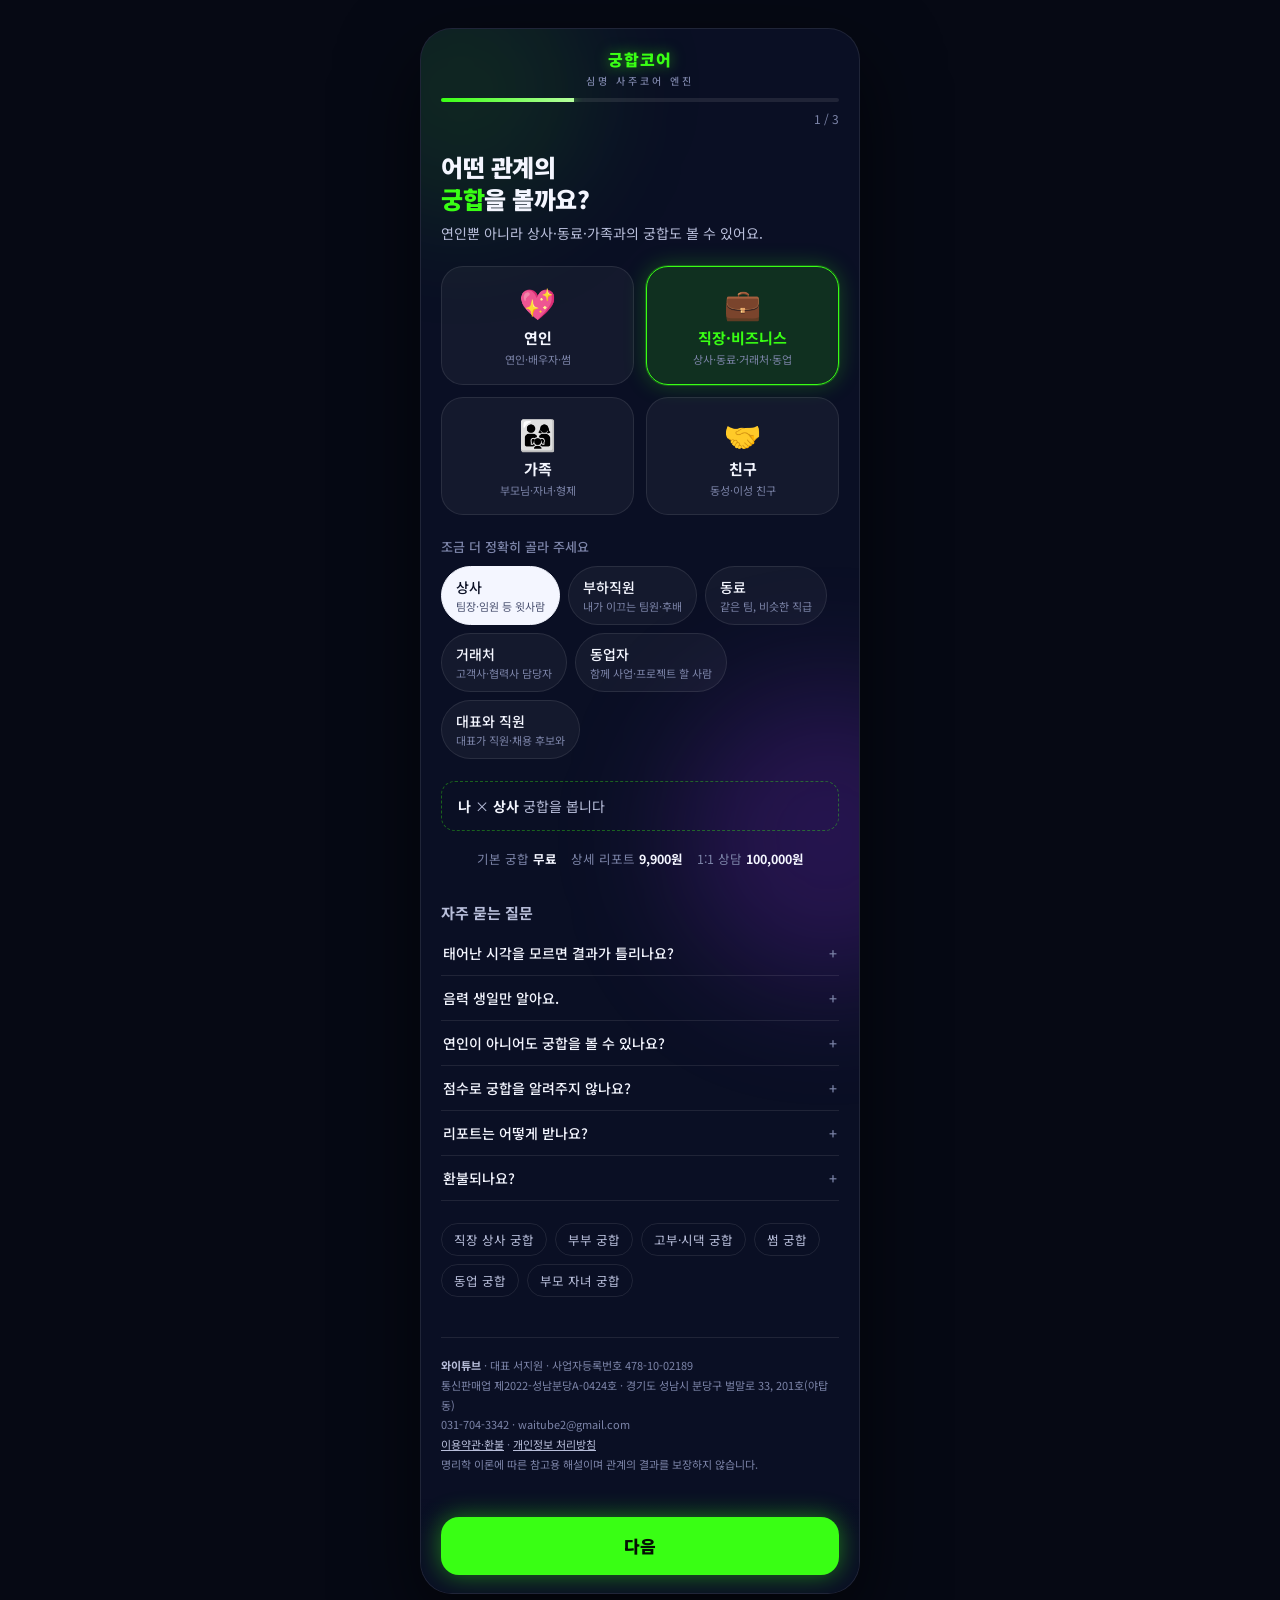
==== commit d7a041c6: "메인 페이지를 새 디자인으로 교체 - index.html: 새 디자인(이모지 관계 카드·3단계 입력·핵심 요약·레이더 차트·바텀시트 결제)   + 가격 안내·자주 묻는 질문·소개 " ====
--- a/index.html
+++ b/index.html
@@ -1,246 +1,905 @@
 <!DOCTYPE html>
-<html lang="ko"><head><meta charset="UTF-8"><meta name="viewport" content="width=device-width,initial-scale=1,viewport-fit=cover">
-<link rel="manifest" href="manifest.json"><meta name="theme-color" content="#A2352A"><link rel="apple-touch-icon" href="apple-touch-icon.png">
-<meta name="apple-mobile-web-app-capable" content="yes"><meta name="apple-mobile-web-app-title" content="궁합코어">
-<meta property="og:type" content="website"><meta property="og:url" content="https://gunghapcore.kr/"><meta property="og:site_name" content="궁합코어">
-<meta property="og:title" content="궁합코어 — 연인부터 상사·동료까지, 사주로 보는 관계 궁합"><meta property="og:description" content="상사와 나, 대표와 직원, 함께 일할 동료까지. 생년월일시만 넣으면 8개 축 궁합을 무료로 볼 수 있어요.">
-<meta property="og:image" content="https://gunghapcore.kr/og-image.png"><meta property="og:image:width" content="1200"><meta property="og:image:height" content="630"><meta name="twitter:card" content="summary_large_image">
-<title>궁합코어 — 연인·직장·가족까지 사주로 보는 무료 궁합</title>
+<html lang="ko">
+<head>
+<meta charset="UTF-8">
+<meta name="viewport" content="width=device-width, initial-scale=1">
+<meta name="theme-color" content="#0A0F24">
+<script>
+(function(){function go(){var q=location.search,h=decodeURIComponent(location.hash.slice(1));
+if(/[?&]pay=ok/.test(q)||h==='admin'||h==='terms'||h==='privacy'||(h.indexOf('.')>0&&h.length>20)){location.replace('classic.html'+q+location.hash);return true;}}
+go();window.addEventListener('hashchange',go);})();
+</script>
+<link rel="manifest" href="manifest.json">
+<meta name="robots" content="noindex">
+<link rel="apple-touch-icon" href="apple-touch-icon.png">
+<meta name="apple-mobile-web-app-capable" content="yes">
+<meta name="apple-mobile-web-app-title" content="궁합코어">
+<meta property="og:type" content="website">
+<meta property="og:url" content="https://gunghapcore.kr/">
+<meta property="og:site_name" content="궁합코어">
+<meta property="og:title" content="궁합코어 — 연인부터 상사·동료까지, 사주로 보는 관계 궁합">
+<meta property="og:description" content="상사와 나, 대표와 직원, 함께 일할 동료까지. 생년월일시만 넣으면 8개 축 궁합을 무료로 볼 수 있어요.">
+<meta property="og:image" content="https://gunghapcore.kr/og-image.png">
+<meta property="og:image:width" content="1200">
+<meta property="og:image:height" content="630">
+<meta name="twitter:card" content="summary_large_image">
 <link rel="canonical" href="https://gunghapcore.kr/">
 <meta name="naver-site-verification" content="3466ae4d577dec2be87abfdaf625725c0367ae8c" />
-<meta name="claude:viewport-fit-sides" content="cover">
 <meta name="description" content="연인·부부는 물론 상사와 나, 대표와 직원, 함께 일할 동료까지. 두 사람의 생년월일시로 8개 축 사주 궁합을 무료로 확인하세요.">
+<title>궁합코어 — 연인·직장·가족까지 사주로 보는 무료 궁합</title>
 <link rel="preconnect" href="https://fonts.googleapis.com">
-<link rel="stylesheet" href="https://fonts.googleapis.com/css2?family=Noto+Serif+KR:wght@400;700;900&family=Noto+Sans+KR:wght@400;500;700&display=swap">
-<link rel="stylesheet" href="styles.css">
-</head><body>
-
-<header class="top">
-  <div class="wrap">
-    <div class="brand-row">
-      <div class="seal-mark" aria-hidden="true">宮<br>合</div>
-      <div><p class="brand">궁합코어</p><p class="brand-sub">심명 사주코어 엔진</p></div>
-    </div>
-    <h1 class="hero-title">궁합은 연인끼리만<br>보는 게 아닙니다</h1>
-    <p class="lead">연인·배우자는 물론 상사, 거래처, 가족, 친구까지. 두 사람의 생년월일시만 넣으면 누가 끌어 주고 누가 받쳐 주는지 8개 축으로 풀어 드립니다.</p>
-    <div class="rel-hero" id="heroRels" aria-label="관계 묶음을 골라 바로 시작하기"></div>
-    <div class="price-line">
-      <span>기본 궁합 <b>무료</b></span>
-      <span>상세 리포트 <b id="pReport">9,900원</b></span>
-      <span>1:1 궁합 상담 <b id="pConsult">100,000원</b></span>
-    </div>
+<link rel="preconnect" href="https://fonts.gstatic.com" crossorigin>
+<link href="https://fonts.googleapis.com/css2?family=Noto+Sans+KR:wght@400;500;700;900&display=swap" rel="stylesheet">
+<style>
+:root{
+  --bg:#0A0F24; --bg-deep:#060914; --sheet:#121833;
+  --neon:#39FF14; --neon-soft:rgba(57,255,20,.14);
+  --purple:#8A2BE2; --purple-hi:#B26BFF; --purple-soft:rgba(138,43,226,.18);
+  --ink:#F4F6FF; --ink-2:#B8BEDA; --ink-3:#7C84A8;
+  --line:rgba(255,255,255,.09); --glass:rgba(255,255,255,.045);
+  --good:#39FF14; --mid:#9AA3C7; --care:#FF7A59;
+  --mok:#34D399; --hwa:#F87171; --to:#FBBF24; --geum:#E5E7EB; --su:#60A5FA;
+  --r-lg:22px; --r-md:14px;
+}
+*{box-sizing:border-box;margin:0;padding:0}
+html,body{background:var(--bg-deep);color:var(--ink);font-family:'Noto Sans KR',system-ui,sans-serif;-webkit-font-smoothing:antialiased;-webkit-tap-highlight-color:transparent}
+button,input,select{font:inherit;color:inherit}
+button{cursor:pointer;border:0;background:none}
+.app{position:relative;max-width:440px;min-height:100dvh;margin:0 auto;background:var(--bg);overflow:hidden;display:flex;flex-direction:column}
+@media (min-width:520px){
+  body{padding:28px 0}
+  .app{min-height:calc(100dvh - 56px);border-radius:32px;border:1px solid var(--line);box-shadow:0 30px 80px rgba(0,0,0,.6)}
+}
+.app::before,.app::after{content:"";position:absolute;pointer-events:none;border-radius:50%;filter:blur(60px);z-index:0}
+.app::before{width:260px;height:260px;left:-90px;top:-70px;background:rgba(57,255,20,.10)}
+.app::after{width:300px;height:300px;right:-120px;top:42%;background:rgba(138,43,226,.22)}
+
+/* ---------- 상단 ---------- */
+.top{position:relative;z-index:2;display:flex;align-items:center;gap:10px;padding:18px 20px 10px}
+.back{width:38px;height:38px;border-radius:12px;display:grid;place-items:center;color:var(--ink-2);transition:background .2s}
+.back:hover{background:var(--glass)}
+.back[hidden]{display:block;visibility:hidden}
+.brand{flex:1;text-align:center;font-weight:900;letter-spacing:.06em;color:var(--neon);text-shadow:0 0 14px rgba(57,255,20,.55)}
+.brand small{display:block;font-size:10px;font-weight:500;letter-spacing:.3em;color:var(--ink-3);text-shadow:none;margin-top:2px}
+.progress{position:relative;z-index:2;margin:0 20px;height:4px;border-radius:4px;background:var(--line);overflow:hidden}
+.progress i{display:block;height:100%;width:0;background:linear-gradient(90deg,var(--neon),#B6FF9E);box-shadow:0 0 10px var(--neon);transition:width .45s cubic-bezier(.2,.8,.2,1)}
+.step-count{position:relative;z-index:2;margin:8px 20px 0;font-size:12px;color:var(--ink-3);text-align:right}
+
+/* ---------- 화면 전환 ---------- */
+.stage{position:relative;z-index:1;flex:1}
+.view{display:none;padding:18px 20px 24px}
+.view.on{display:block;animation:slideIn .45s cubic-bezier(.2,.8,.2,1) both}
+.view.on.from-left{animation-name:slideInL}
+@keyframes slideIn{from{opacity:0;transform:translateX(28px)}}
+@keyframes slideInL{from{opacity:0;transform:translateX(-28px)}}
+.q{font-size:24px;line-height:1.35;font-weight:900;letter-spacing:-.02em;margin:6px 0 6px}
+.q em{font-style:normal;color:var(--neon)}
+.q-sub{font-size:14px;color:var(--ink-2);line-height:1.6;margin-bottom:22px}
+
+/* ---------- 1단계: 관계 ---------- */
+.groups{display:grid;grid-template-columns:1fr 1fr;gap:12px}
+.gcard{position:relative;padding:20px 10px 16px;border-radius:var(--r-lg);background:var(--glass);border:1.5px solid var(--line);text-align:center;transition:all .25s}
+.gcard .han{display:block;font-size:30px;line-height:1;margin-bottom:10px}
+.gcard.on b{color:var(--neon)}
+.gcard b{display:block;font-size:15px}
+.gcard span.s{display:block;font-size:11px;color:var(--ink-3);margin-top:4px;line-height:1.4}
+.gcard:active{transform:scale(.97)}
+.gcard.on{border-color:var(--neon);background:var(--neon-soft);box-shadow:0 0 0 1px rgba(57,255,20,.25),0 0 22px rgba(57,255,20,.25)}
+
+.rels{margin-top:22px}
+.rels h3{font-size:13px;color:var(--ink-3);font-weight:500;margin-bottom:10px}
+.chips{display:flex;flex-wrap:wrap;gap:8px}
+.chip{padding:10px 14px;border-radius:999px;background:var(--glass);border:1px solid var(--line);font-size:14px;font-weight:500;transition:all .2s;text-align:left}
+.chip small{display:block;font-size:11px;color:var(--ink-3);font-weight:400;margin-top:1px}
+.chip.on{background:var(--ink);color:var(--bg);border-color:var(--ink)}
+.chip.on small{color:#4A5170}
+.pick-now{margin-top:22px;padding:14px 16px;border-radius:var(--r-md);border:1px dashed rgba(57,255,20,.35);font-size:14px;color:var(--ink-2)}
+.pick-now b{color:var(--ink)}
+
+/* ---------- 2·3단계: 프로필 ---------- */
+.card{background:var(--glass);border:1px solid var(--line);border-radius:var(--r-lg);padding:18px;backdrop-filter:blur(10px);-webkit-backdrop-filter:blur(10px)}
+.card-h{display:flex;align-items:center;gap:8px;font-size:14px;font-weight:700;color:var(--ink-2);margin-bottom:16px}
+.card-h i{width:26px;height:26px;border-radius:8px;display:grid;place-items:center;font-style:normal;font-size:14px;background:var(--neon-soft)}
+.card-h.p i{background:var(--purple-soft)}
+.field{margin-bottom:16px}
+.field:last-child{margin-bottom:0}
+.lab{display:flex;justify-content:space-between;align-items:center;font-size:13px;color:var(--ink-2);font-weight:500;margin-bottom:8px}
+.lab .opt{font-size:11px;color:var(--ink-3);font-weight:400}
+.inp{width:100%;height:50px;border-radius:var(--r-md);background:rgba(0,0,0,.32);border:1px solid var(--line);padding:0 14px;font-size:16px;color:var(--ink);transition:border-color .2s,box-shadow .2s;appearance:none;-webkit-appearance:none}
+.inp::placeholder{color:#5D6488}
+.inp:focus{outline:none;border-color:var(--neon);box-shadow:0 0 0 3px rgba(57,255,20,.15)}
+.inp:disabled{opacity:.4}
+select.inp{background-image:linear-gradient(45deg,transparent 50%,var(--ink-3) 50%),linear-gradient(135deg,var(--ink-3) 50%,transparent 50%);background-position:calc(100% - 18px) 22px,calc(100% - 13px) 22px;background-size:5px 5px;background-repeat:no-repeat;padding-right:28px}
+select.inp option{background:var(--sheet)}
+.row2{display:grid;grid-template-columns:1.6fr 1fr;gap:8px}
+.row3{display:grid;grid-template-columns:1.3fr 1fr 1fr;gap:8px}
+.seg{display:inline-flex;padding:3px;border-radius:12px;background:rgba(0,0,0,.32);border:1px solid var(--line)}
+.seg button{padding:7px 14px;border-radius:9px;font-size:13px;color:var(--ink-3);font-weight:500}
+.seg button.on{background:var(--ink);color:var(--bg);font-weight:700}
+.leap{display:none;align-items:center;gap:6px;font-size:13px;color:var(--ink-2);margin-top:10px}
+.leap.show{display:flex}
+.check{display:flex;align-items:center;gap:8px;font-size:13px;color:var(--ink-2);margin-top:10px;cursor:pointer;user-select:none}
+.check input{width:18px;height:18px;accent-color:var(--neon)}
+.hint{font-size:12px;color:var(--neon);margin-top:8px;line-height:1.5;min-height:1em;opacity:.9}
+.err{font-size:13px;color:var(--care);margin-top:12px;min-height:1.2em}
+
+/* ---------- 하단 버튼 ---------- */
+.dock{position:sticky;bottom:0;z-index:5;margin-top:auto;padding:18px 20px calc(18px + env(safe-area-inset-bottom));background:linear-gradient(to top,var(--bg) 62%,rgba(10,15,36,0))}
+.btn{width:100%;height:58px;border-radius:18px;font-size:17px;font-weight:900;letter-spacing:-.01em;transition:transform .15s,opacity .2s,box-shadow .2s}
+.btn:active{transform:scale(.98)}
+.btn-neon{background:var(--neon);color:#051004;box-shadow:0 0 24px rgba(57,255,20,.45)}
+.btn-neon:disabled{background:#2A3150;color:var(--ink-3);box-shadow:none;cursor:not-allowed}
+.btn-purple{background:linear-gradient(100deg,#6C1FD1,var(--purple) 55%,#A855F7);color:#fff;box-shadow:0 8px 26px rgba(138,43,226,.55)}
+.btn-white{background:var(--ink);color:var(--bg)}
+.btn-ghost{height:48px;font-size:14px;font-weight:700;border:1px solid var(--line);color:var(--ink-2)}
+
+/* ---------- 분석 중 ---------- */
+.loading{display:flex;flex-direction:column;align-items:center;justify-content:center;text-align:center;min-height:60vh}
+.orbit{position:relative;width:120px;height:120px;margin-bottom:28px}
+.orbit i{position:absolute;inset:0;border-radius:50%;border:2px solid transparent;border-top-color:var(--neon);animation:spin 1.1s linear infinite}
+.orbit i:nth-child(2){inset:16px;border-top-color:var(--purple-hi);animation-duration:1.6s;animation-direction:reverse}
+.orbit i:nth-child(3){inset:34px;border-top-color:var(--ink-2);animation-duration:2.2s}
+@keyframes spin{to{transform:rotate(360deg)}}
+.load-t{font-size:18px;font-weight:700}
+.load-s{font-size:13px;color:var(--ink-3);margin-top:8px;min-height:1.4em}
+
+/* ---------- 결과 ---------- */
+.res{padding-top:6px}
+.hero{position:relative;overflow:hidden;border-radius:26px;padding:22px 20px 20px;background:linear-gradient(160deg,rgba(57,255,20,.10),rgba(255,255,255,.03) 40%,rgba(138,43,226,.14));border:1px solid rgba(57,255,20,.35);box-shadow:0 0 30px rgba(57,255,20,.10)}
+.hero::before{content:"";position:absolute;left:0;right:0;top:0;height:2px;background:linear-gradient(90deg,transparent,var(--neon),transparent)}
+.eyebrow{display:inline-block;font-size:12px;font-weight:700;color:var(--neon);background:var(--neon-soft);border:1px solid rgba(57,255,20,.3);padding:4px 12px;border-radius:999px}
+.pair{display:flex;align-items:center;justify-content:center;gap:10px;margin:18px 0 6px}
+.who{text-align:center;min-width:0;flex:1}
+.who .nm{font-size:17px;font-weight:900;white-space:nowrap;overflow:hidden;text-overflow:ellipsis}
+.who .gz{display:inline-block;margin-top:6px;font-size:12px;padding:3px 10px;border-radius:999px;background:rgba(0,0,0,.3);border:1px solid var(--line)}
+.vs{font-size:20px;color:var(--ink-3);font-weight:300}
+.headline{margin:18px 0 4px;text-align:center;font-size:13px;color:var(--ink-2)}
+.headline-big{text-align:center;font-size:22px;font-weight:900;line-height:1.35;letter-spacing:-.02em}
+.headline-big .hl{color:var(--neon)}
+.hero{text-align:center}
+.big{font-size:23px;font-weight:900;line-height:1.35;letter-spacing:-.02em;margin:14px 0 4px}
+.big .hl{color:var(--neon)}
+.big-sub{font-size:13px;color:var(--ink-3)}
+.dots{display:flex;justify-content:center;gap:5px;margin-top:12px}
+.dots i{width:10px;height:10px;border-radius:50%}
+.quote{margin-top:16px;padding:16px;border-radius:16px;background:rgba(0,0,0,.25);border:1px solid var(--line);font-size:14.5px;line-height:1.75;color:var(--ink);font-weight:500}
+.quote .bulb{display:block;font-size:20px;margin-bottom:4px}
+.roles{display:grid;grid-template-columns:1fr 1fr;margin-top:16px;padding-top:14px;border-top:1px solid var(--line)}
+.roles div{padding:0 6px}
+.roles div+div{border-left:1px solid var(--line)}
+.roles small{display:block;font-size:12px;color:var(--ink-3);margin-bottom:4px}
+.roles b{font-size:14px;line-height:1.4;display:block}
+.roles .g{font-size:11px;font-weight:500;opacity:.8}
+.tally{display:grid;grid-template-columns:repeat(3,1fr);gap:8px;margin-top:18px}
+.tally div{border-radius:14px;padding:10px 4px;text-align:center;background:rgba(0,0,0,.25);border:1px solid var(--line)}
+.tally b{display:block;font-size:22px;font-weight:900;line-height:1.1}
+.tally span{font-size:12px;color:var(--ink-3)}
+.t-good b{color:var(--good)} .t-mid b{color:var(--mid)} .t-care b{color:var(--care)}
+.overall{margin-top:14px;font-size:14px;line-height:1.7;color:var(--ink-2);background:rgba(0,0,0,.22);padding:14px;border-radius:14px}
+
+.sec{margin-top:30px}
+.sec-h{display:flex;align-items:center;gap:8px;font-size:17px;font-weight:900;margin-bottom:6px}
+.sec-h::before{content:"";width:6px;height:20px;border-radius:4px;background:var(--neon);box-shadow:0 0 10px var(--neon)}
+.sec-h.p::before{background:var(--purple);box-shadow:0 0 10px var(--purple)}
+.sec-s{font-size:13px;color:var(--ink-3);margin-bottom:14px;line-height:1.6}
+
+/* 레이더 */
+.radar-card{padding:14px 10px 16px}
+.radar{display:block;width:100%;height:auto;overflow:visible}
+.radar .ring{fill:none;stroke:rgba(255,255,255,.08)}
+.radar .spoke{stroke:rgba(255,255,255,.07)}
+.radar .ring-lab{font-size:9px;fill:var(--ink-3)}
+.radar .area{fill:rgba(57,255,20,.18);stroke:var(--neon);stroke-width:2;filter:drop-shadow(0 0 6px rgba(57,255,20,.6));transform-origin:center;animation:grow .9s cubic-bezier(.2,.8,.2,1) both}
+@keyframes grow{from{transform:scale(.2);opacity:0}}
+.radar .dot{stroke:var(--bg);stroke-width:2}
+.radar .ax-lab{font-size:11.5px;font-weight:700;fill:var(--ink)}
+.radar .ax-sub{font-size:9.5px;fill:var(--ink-3)}
+.legend{display:flex;justify-content:center;gap:14px;font-size:12px;color:var(--ink-3);margin-top:4px}
+.legend i{display:inline-block;width:8px;height:8px;border-radius:50%;margin-right:5px;vertical-align:1px}
+.axes{display:grid;gap:8px;margin-top:14px}
+.ax{display:flex;align-items:center;gap:10px;padding:12px 14px;border-radius:14px;background:var(--glass);border:1px solid var(--line);text-align:left;width:100%}
+.ax .n{flex:1;min-width:0}
+.ax .n b{display:block;font-size:14px}
+.ax .n small{font-size:11px;color:var(--ink-3)}
+.tier{font-size:12px;font-weight:700;padding:4px 10px;border-radius:999px;white-space:nowrap}
+.tier-우호{color:#071a03;background:var(--good)}
+.tier-중립{color:var(--ink);background:rgba(154,163,199,.22)}
+.tier-주의{color:#2a0c03;background:var(--care)}
+.ax .lk{font-size:13px;color:var(--purple-hi)}
+.ax-body{display:none;padding:2px 14px 14px;font-size:14px;line-height:1.75;color:var(--ink-2);white-space:pre-line}
+.ax-wrap.open .ax-body{display:block}
+.ax-wrap.open .ax{border-bottom-left-radius:0;border-bottom-right-radius:0;border-bottom-color:transparent}
+.ax-wrap.open{background:var(--glass);border-radius:14px}
+.chev{transition:transform .2s;color:var(--ink-3)}
+.ax-wrap.open .chev{transform:rotate(180deg)}
+
+/* 관계 읽기 */
+.read{display:grid;gap:10px}
+.read-row{padding:16px;border-radius:18px;background:var(--glass);border:1px solid var(--line)}
+.read-head{font-size:12px;color:var(--ink-3);margin-bottom:4px}
+.read-tag{font-size:17px;font-weight:900;line-height:1.4;display:flex;align-items:center;gap:6px;flex-wrap:wrap}
+.term{position:relative;font-size:11px;font-weight:500;color:var(--purple-hi);border:1px solid rgba(178,107,255,.4);border-radius:999px;padding:1px 8px;cursor:help}
+.term:hover::after,.term:focus::after{content:attr(data-tip);position:absolute;left:50%;bottom:calc(100% + 8px);transform:translateX(-50%);width:200px;padding:10px 12px;border-radius:12px;background:var(--sheet);border:1px solid var(--line);color:var(--ink-2);font-size:12px;line-height:1.55;font-weight:400;z-index:9;box-shadow:0 10px 30px rgba(0,0,0,.5)}
+.read-row p{font-size:14px;color:var(--ink-2);line-height:1.7;margin-top:8px}
+.tip{margin-top:10px;font-size:13px;color:var(--ink-2);line-height:1.65;padding:12px 14px;border-radius:14px;border:1px dashed rgba(57,255,20,.3)}
+.tip b{color:var(--neon)}
+.caution{margin-top:10px;font-size:13px;color:var(--ink-2)}
+.caution b{color:var(--care)}
+
+/* 잠금 */
+.locked{position:relative;border-radius:24px;overflow:hidden;border:1px solid rgba(178,107,255,.35);background:var(--glass)}
+.locked .blur{padding:20px;filter:blur(6px);opacity:.45;user-select:none;pointer-events:none}
+.locked .blur h4{font-size:15px;margin-bottom:6px}
+.locked .blur p{font-size:13px;line-height:1.7;margin-bottom:16px;color:var(--ink-2)}
+.locked .fake-chart{height:90px;border-radius:12px;background:linear-gradient(90deg,rgba(57,255,20,.3),rgba(138,43,226,.4))}
+.lock-over{position:absolute;inset:0;display:flex;flex-direction:column;align-items:center;justify-content:flex-end;padding:22px 20px;text-align:center;background:linear-gradient(to top,var(--bg) 30%,rgba(10,15,36,.75) 60%,rgba(10,15,36,.1))}
+.lock-ico{width:58px;height:58px;border-radius:50%;display:grid;place-items:center;background:var(--purple-soft);box-shadow:0 0 26px rgba(138,43,226,.6);margin-bottom:14px;animation:pulse 2.4s ease-in-out infinite}
+@keyframes pulse{50%{box-shadow:0 0 40px rgba(138,43,226,.9)}}
+.lock-over h4{font-size:19px;font-weight:900;margin-bottom:6px}
+.lock-over p{font-size:13px;color:var(--ink-2);line-height:1.6;margin-bottom:18px}
+.incl{display:flex;flex-wrap:wrap;justify-content:center;gap:6px;margin-bottom:16px}
+.incl span{font-size:11.5px;padding:4px 10px;border-radius:999px;background:rgba(0,0,0,.35);border:1px solid var(--line);color:var(--ink-2)}
+
+/* 올해 */
+.yr{padding:16px;border-radius:18px;background:var(--glass);border:1px solid var(--line)}
+.yr-h{display:flex;align-items:baseline;gap:8px;flex-wrap:wrap}
+.yr-h b{font-size:22px;font-weight:900}
+.yr-h span{font-size:13px;color:var(--ink-3)}
+.yr-h .lb{margin-left:auto;font-size:12px;font-weight:700;padding:4px 10px;border-radius:999px;background:var(--neon-soft);color:var(--neon)}
+.yr p{font-size:14px;line-height:1.7;color:var(--ink-2);margin-top:8px}
+.yr-lock{display:flex;justify-content:space-between;align-items:center;padding:12px 16px;border-radius:14px;border:1px solid var(--line);margin-top:8px;font-size:14px;color:var(--ink-3)}
+.yr-lock b{color:var(--ink-2)}
+
+.prices{display:flex;flex-wrap:wrap;gap:6px 14px;justify-content:center;margin-top:18px;font-size:12.5px;color:var(--ink-3)}
+.prices b{color:var(--ink)}
+.faq{margin-top:34px}
+.faq h2{font-size:15px;margin-bottom:8px;color:var(--ink-2)}
+.faq details{border-bottom:1px solid var(--line);padding:12px 2px}
+.faq summary{cursor:pointer;font-size:14px;font-weight:500;list-style:none}
+.faq summary::after{content:"+";float:right;color:var(--ink-3)}
+.faq details[open] summary::after{content:"−"}
+.faq p{font-size:13.5px;color:var(--ink-2);line-height:1.7;margin-top:8px}
+.guides{display:flex;flex-wrap:wrap;gap:8px;margin-top:22px}
+.guides a{font-size:12.5px;color:var(--ink-2);text-decoration:none;padding:6px 12px;border-radius:999px;border:1px solid var(--line)}
+.sample{margin-top:14px;font-size:12px;color:var(--ink-3);text-align:center}
+.foot{margin-top:40px;padding-top:18px;border-top:1px solid var(--line);font-size:11px;line-height:1.8;color:var(--ink-3)}
+.foot b{color:var(--ink-2)}
+.retry{margin-top:16px}
+
+/* ---------- 바텀시트 ---------- */
+.dim{position:fixed;inset:0;z-index:20;background:rgba(0,0,0,.6);backdrop-filter:blur(3px);opacity:0;pointer-events:none;transition:opacity .3s}
+.dim.on{opacity:1;pointer-events:auto}
+.sheet{position:fixed;left:50%;width:100%;max-width:440px;bottom:0;z-index:21;background:var(--sheet);border-top:1px solid var(--line);border-radius:26px 26px 0 0;padding:10px 20px calc(22px + env(safe-area-inset-bottom));transform:translate(-50%,105%);transition:transform .42s cubic-bezier(.2,.9,.2,1);max-height:88%;overflow-y:auto}
+.sheet{visibility:hidden}
+.sheet.on{transform:translate(-50%,0);visibility:visible}
+.handle{width:44px;height:5px;border-radius:5px;background:#3A4266;margin:0 auto 18px}
+.sheet h3{font-size:20px;font-weight:900}
+.sheet .who-line{font-size:13px;color:var(--ink-3);margin:4px 0 16px}
+.price{display:flex;justify-content:space-between;align-items:center;padding:14px 16px;border-radius:16px;background:rgba(0,0,0,.25);margin-bottom:16px}
+.price span{font-size:13px;color:var(--ink-2);line-height:1.5;padding-right:10px}
+.price b{font-size:22px;font-weight:900;white-space:nowrap}
+.pay{display:grid;gap:8px;margin-bottom:14px}
+.pay label{display:flex;align-items:center;gap:12px;padding:15px 16px;border-radius:16px;border:1.5px solid var(--line);cursor:pointer;transition:all .2s}
+.pay label:has(input:checked){border-color:var(--purple-hi);background:var(--purple-soft)}
+.pay input{width:20px;height:20px;accent-color:var(--purple-hi)}
+.pay .pn{flex:1}
+.pay .pn b{display:block;font-size:15px}
+.pay .pn small{font-size:12px;color:var(--ink-3)}
+.bank-box{display:none;font-size:13px;line-height:1.7;color:var(--ink-2);padding:14px 16px;border-radius:16px;background:rgba(0,0,0,.25);margin-bottom:14px}
+.bank-box.show{display:block}
+.bank-box b{color:var(--ink)}
+.bank-box a{color:var(--neon)}
+.agree{display:flex;gap:10px;align-items:flex-start;font-size:12.5px;line-height:1.6;color:var(--ink-3);margin-bottom:14px;cursor:pointer}
+.agree input{margin-top:2px;width:18px;height:18px;accent-color:var(--purple-hi);flex:none}
+.sheet .note{font-size:12.5px;min-height:1.3em;margin-top:10px;text-align:center;color:var(--neon)}
+.copyrow{display:flex;gap:8px;margin:10px 0 6px}
+.copyrow input{flex:1;min-width:0;height:42px;border-radius:10px;background:rgba(0,0,0,.35);border:1px solid var(--line);padding:0 10px;font-size:12px;color:var(--ink-2)}
+.copyrow button{padding:0 14px;border-radius:10px;background:var(--ink);color:var(--bg);font-weight:700;font-size:13px}
+.consult-card{display:flex;align-items:center;gap:12px;margin-top:14px;padding:16px;border-radius:18px;border:1px solid var(--line);background:var(--glass);width:100%;text-align:left}
+.consult-card .n{flex:1}.consult-card b{display:block;font-size:15px}.consult-card small{font-size:12px;color:var(--ink-3)}
+.consult-card .go{font-size:13px;font-weight:700;color:var(--neon);white-space:nowrap}
+.demo-tag{display:inline-block;font-size:11px;padding:2px 8px;border-radius:6px;background:rgba(255,122,89,.15);color:var(--care);margin-left:6px;vertical-align:3px}
+
+@media (prefers-reduced-motion:reduce){*{animation:none!important;transition:none!important}}
+</style>
+</head>
+<body>
+<div class="app" id="app">
+  <div class="top">
+    <button class="back" id="back" aria-label="이전 단계" hidden>
+      <svg width="22" height="22" viewBox="0 0 24 24" fill="none" stroke="currentColor" stroke-width="2.4" stroke-linecap="round" stroke-linejoin="round"><path d="M15 18l-6-6 6-6"/></svg>
+    </button>
+    <div class="brand">궁합코어<small>심명 사주코어 엔진</small></div>
+    <div style="width:38px"></div>
   </div>
-</header>
-
-<main class="wrap" id="app">
-
-  <!-- ===== 홈: 입력 + 무료 결과 ===== -->
-  <div id="viewHome" style="display:grid;gap:22px">
-    <section class="panel" aria-labelledby="formTitle">
-      <h2 class="sec" id="formTitle">두 사람 정보 넣기</h2>
-      <form id="gunghapForm" novalidate>
-        <div class="rel-pick">
-          <p class="rel-q"><span class="step">1</span>어떤 사이인가요?</p>
-          <div class="rel-tabs" id="relTabs" role="tablist" aria-label="관계 묶음"></div>
-          <p class="rel-q" id="relQ"><span class="step">2</span>조금 더 구체적으로 골라 주세요</p>
-          <div class="rel-opts" id="relPicker" role="radiogroup" aria-labelledby="relQ"></div>
-          <p class="rel-now" id="relNow" aria-live="polite"></p>
-        </div>
-        <div class="people">
-          <fieldset>
-            <legend id="legendA">나</legend>
-            <label for="nameA">이름 또는 별명</label>
-            <input type="text" id="nameA" placeholder="예: 지민" maxlength="10" autocomplete="off">
-            <div class="cal-switch" role="radiogroup" aria-label="달력 종류">
-              <input type="radio" name="calA" id="calASolar" value="solar" checked><label for="calASolar">양력</label>
-              <input type="radio" name="calA" id="calALunar" value="lunar"><label for="calALunar">음력</label>
-            </div>
-            <label for="yearA">생년월일</label>
-            <div class="ymd">
-              <select id="yearA" aria-label="태어난 해"></select>
-              <select id="monthA" aria-label="태어난 달"></select>
-              <select id="dayA" aria-label="태어난 날"></select>
-            </div>
-            <div class="check" id="leapWrapA" hidden><input type="checkbox" id="leapA"><label for="leapA">윤달이에요</label></div>
-            <p class="form-note conv" id="convA" aria-live="polite"></p>
-            <label for="btimeA">태어난 시각</label>
-            <input type="time" id="btimeA">
-            <p class="form-note" id="sijiA" aria-live="polite"></p>
-            <div class="check"><input type="checkbox" id="timeUnknownA"><label for="timeUnknownA">시각을 몰라요</label></div>
-          </fieldset>
-          <fieldset>
-            <legend id="legendB">상대</legend>
-            <label for="nameB">이름 또는 별명</label>
-            <input type="text" id="nameB" placeholder="예: 서준" maxlength="10" autocomplete="off">
-            <div class="cal-switch" role="radiogroup" aria-label="달력 종류">
-              <input type="radio" name="calB" id="calBSolar" value="solar" checked><label for="calBSolar">양력</label>
-              <input type="radio" name="calB" id="calBLunar" value="lunar"><label for="calBLunar">음력</label>
-            </div>
-            <label for="yearB">생년월일</label>
-            <div class="ymd">
-              <select id="yearB" aria-label="태어난 해"></select>
-              <select id="monthB" aria-label="태어난 달"></select>
-              <select id="dayB" aria-label="태어난 날"></select>
-            </div>
-            <div class="check" id="leapWrapB" hidden><input type="checkbox" id="leapB"><label for="leapB">윤달이에요</label></div>
-            <p class="form-note conv" id="convB" aria-live="polite"></p>
-            <label for="btimeB">태어난 시각</label>
-            <input type="time" id="btimeB">
-            <p class="form-note" id="sijiB" aria-live="polite"></p>
-            <div class="check"><input type="checkbox" id="timeUnknownB"><label for="timeUnknownB">시각을 몰라요</label></div>
-          </fieldset>
-        </div>
-        <p class="form-note" id="formError" role="alert"></p>
-        <button type="submit" class="btn-seal" id="goBtn">무료로 궁합 보기</button>
-        <p class="form-note">입력한 정보는 이 기기 안에서만 계산되며 서버에 저장되지 않습니다. 태어난 시각은 한국 표준시 30분 보정을 적용합니다(예: 술시 19:30~21:29). 23:30 이후 출생은 다음 날 자시로 봅니다.</p>
-      </form>
+  <div class="progress" id="prog"><i></i></div>
+  <div class="step-count" id="stepCount">1 / 3</div>
+
+  <main class="stage">
+    <!-- 1단계 -->
+    <section class="view on" id="v1" aria-labelledby="q1">
+      <h1 class="q" id="q1">어떤 관계의<br><em>궁합</em>을 볼까요?</h1>
+      <p class="q-sub">연인뿐 아니라 상사·동료·가족과의 궁합도 볼 수 있어요.</p>
+      <div class="groups" id="groups"></div>
+      <div class="rels" id="relsWrap"><h3>조금 더 정확히 골라 주세요</h3><div class="chips" id="rels"></div></div>
+      <div class="pick-now" id="pickNow"></div>
+      <div class="prices"><span>기본 궁합 <b>무료</b></span><span>상세 리포트 <b id="pR"></b></span><span>1:1 상담 <b id="pC"></b></span></div>
+      <div class="faq">
+        <h2>자주 묻는 질문</h2>
+        <details><summary>태어난 시각을 모르면 결과가 틀리나요?</summary><p>시각 없이도 8개 축 모두 계산됩니다. 다만 시주가 빠져 오행 분포와 용신이 조금 달라질 수 있어, 아시면 넣는 편이 더 정확합니다.</p></details>
+        <details><summary>음력 생일만 알아요.</summary><p>생년월일 옆의 '음력'을 누르고 음력 날짜를 그대로 넣으시면 됩니다. 윤달이면 '윤달이에요'에 체크해 주세요. 한국천문연구원 기준으로 양력으로 바꿔 계산합니다.</p></details>
+        <details><summary>연인이 아니어도 궁합을 볼 수 있나요?</summary><p>네. 명리학의 궁합은 두 사람의 기운이 서로 살려 주는지, 누르는지를 보는 것이라 상사·부하직원·동료·거래처·동업자, 부모님·자녀·형제자매·배우자 가족, 친구까지 어떤 관계에도 쓸 수 있습니다.</p></details>
+        <details><summary>점수로 궁합을 알려주지 않나요?</summary><p>축마다 성격이 다른 기운을 하나의 숫자로 뭉뚱그리지 않기 위해 '우호·중립·주의' 3단계로만 보여드립니다.</p></details>
+        <details><summary>리포트는 어떻게 받나요?</summary><p>카드·간편결제는 결제 즉시 리포트가 열리고, 계좌이체는 입금 확인 후 카카오톡으로 링크를 보내 드립니다. 링크는 기간 제한 없이 다시 열어볼 수 있습니다.</p></details>
+        <details><summary>환불되나요?</summary><p>리포트를 받기 전에는 전액 환불됩니다. 받은 뒤에는 디지털 콘텐츠 특성상 환불이 어렵고, 입력 오류로 잘못 만들어진 경우 무료로 다시 만들어 드립니다.</p></details>
+      </div>
+      <nav class="guides"><a href="boss/">직장 상사 궁합</a><a href="couple/">부부 궁합</a><a href="inlaw/">고부·시댁 궁합</a><a href="some/">썸 궁합</a><a href="partner/">동업 궁합</a><a href="family/">부모 자녀 궁합</a></nav>
+      <div class="foot" id="foot1"></div>
     </section>
 
-    <div id="sampleNote" class="muted small" style="margin-bottom:-12px">아래는 <b>예시 결과</b>입니다. 위에 두 분 정보를 넣으면 바로 바뀝니다.</div>
-    <div id="freeResult" style="display:grid;gap:22px"></div>
-
-    <!-- 상품 -->
-    <section class="panel" id="offers" aria-labelledby="offerTitle">
-      <h2 class="sec" id="offerTitle">더 깊이 보고 싶다면</h2>
-      <div class="offers">
-        <article class="offer main">
-          <div class="offer-head"><h3>상세 궁합 리포트</h3><span class="price" id="pReport2">9,900원</span></div>
-          <ul>
-            <li>8개 축 풀이 전문 (무료 결과에서 잠긴 6개 축 포함)</li>
-            <li>두 사람의 사주 원국, 오행 분포, 용신 비교</li>
-            <li>앞으로 10년, 해마다 두 사람에게 좋은 해·조심할 해</li>
-            <li>서로에게 힘이 되는 활동·장소·말 습관 처방</li>
-            <li>평생 다시 열어볼 수 있는 리포트 링크</li>
-          </ul>
-          <div id="payBox" hidden>
-            <div class="check pay-agree"><input type="checkbox" id="payAgree"><label for="payAgree">결제 즉시 열리는 디지털 콘텐츠라, 리포트를 연 뒤에는 환불이 어렵다는 점을 확인했어요. (입력 오류는 1회 무료로 다시 만들어 드려요)</label></div>
-            <button type="button" class="btn-seal" id="payBtn">카드·간편결제로 <span id="pReport4">9,900원</span> 결제하기</button>
-            <p class="form-note" id="payNote">결제가 끝나면 바로 상세 리포트가 열리고, 그 주소로 언제든 다시 볼 수 있어요.</p>
-            <p class="form-note" id="myReports" hidden></p>
-          </div>
-          <ol class="steps" id="orderSteps">
-            <li><div>위에서 <b>두 사람 정보를 넣고 '무료로 궁합 보기'</b>를 눌러 주세요. 그러면 신청 코드가 만들어집니다.</div></li>
-            <li><div>아래 계좌로 <b id="pReport3">9,900원</b>을 보내 주세요.<br>
-              <span class="account" id="bankLine"></span></div></li>
-            <li><div>신청 코드와 입금자명을 카카오톡으로 보내 주세요.
-              <div class="copybox"><input id="orderCode" readonly value="먼저 무료 궁합을 확인해 주세요" aria-label="신청 코드"><button type="button" class="btn-line" id="copyCode">복사</button></div>
-              <div class="toast" id="copyToast"></div>
-              <a class="btn-line" id="kakaoOrder" href="#" target="_blank" rel="noopener" style="margin-top:6px">카카오톡으로 신청하기</a></div></li>
-            <li><div>입금 확인 후 <b>리포트 링크</b>를 카카오톡으로 보내 드립니다. (평일 10~19시, 보통 1시간 안)</div></li>
-          </ol>
-        </article>
-        <article class="offer">
-          <div class="offer-head"><h3>심명 1:1 궁합 상담</h3><span class="price" id="pConsult2">100,000원</span></div>
-          <ul>
-            <li>명리 전문 상담가가 두 사람의 원국을 함께 놓고 직접 풀이</li>
-            <li>결혼 시기·택일, 갈등 패턴, 가족 관계까지 질문 자유</li>
-            <li>상세 리포트를 받으신 분은 리포트를 바탕으로 더 깊게 상담</li>
-          </ul>
-          <button type="button" class="btn-seal open-consult" id="openConsult1">상담 신청하기</button>
-        </article>
+    <!-- 2단계 -->
+    <section class="view" id="v2" aria-labelledby="q2">
+      <h1 class="q" id="q2"><em>나</em>의 프로필을<br>입력해 주세요</h1>
+      <p class="q-sub">이름 대신 별명을 넣어도 괜찮아요. 입력한 정보는 이 기기 안에서만 계산돼요.</p>
+      <div class="card" id="formA"></div>
+      <div class="err" id="errA"></div>
+    </section>
+
+    <!-- 3단계 -->
+    <section class="view" id="v3" aria-labelledby="q3">
+      <h1 class="q" id="q3"><em id="q3who">상대방</em>의 프로필을<br>입력해 주세요</h1>
+      <p class="q-sub">태어난 시간을 몰라도 궁합을 볼 수 있어요.</p>
+      <div class="card" id="formB"></div>
+      <div class="err" id="errB"></div>
+    </section>
+
+    <!-- 분석 중 -->
+    <section class="view" id="v4" aria-live="polite">
+      <div class="loading">
+        <div class="orbit"><i></i><i></i><i></i></div>
+        <div class="load-t">두 사람의 기운을 맞춰 보는 중</div>
+        <div class="load-s" id="loadS"></div>
       </div>
     </section>
 
-    <section class="panel" aria-labelledby="faqTitle">
-      <h2 class="sec" id="faqTitle">자주 묻는 질문</h2>
-      <details><summary>태어난 시각을 모르면 결과가 틀리나요?</summary><p>시각 없이도 8개 축 모두 계산됩니다. 다만 시주가 빠져 오행 분포와 용신이 조금 달라질 수 있어, 아시면 넣는 편이 더 정확합니다.</p></details>
-      <details><summary>음력 생일만 알아요.</summary><p>생년월일 위의 '음력'을 누르고 음력 날짜를 그대로 넣으시면 됩니다. 윤달에 태어나셨다면 '윤달이에요'에 체크해 주세요. 한국천문연구원 기준으로 양력으로 바꿔 계산합니다.</p></details>
-      <details><summary>연인이 아니어도 궁합을 볼 수 있나요?</summary><p>네. 명리학의 궁합은 두 사람의 기운이 서로 살려 주는지, 누르는지를 보는 것이라 상사·부하직원·동료·거래처·동업자, 부모님·자녀·형제자매·배우자 가족, 동성·이성 친구까지 어떤 관계에도 쓸 수 있습니다. 관계를 고르면 그 관계에 맞는 말로 풀어 드립니다.</p></details>
-      <details><summary>점수로 궁합을 알려주지 않나요?</summary><p>축마다 성격이 다른 기운을 하나의 숫자로 뭉뚱그리지 않기 위해 '우호·중립·주의' 3단계로만 보여드립니다.</p></details>
-      <details><summary>리포트는 어떻게 받나요?</summary><p>입금 확인 후 카카오톡으로 리포트 링크를 보내 드립니다. 링크는 기간 제한 없이 다시 열어볼 수 있습니다.</p></details>
-      <details><summary>환불되나요?</summary><p>리포트 링크를 받기 전에는 전액 환불됩니다. 리포트를 받은 뒤에는 디지털 콘텐츠 특성상 환불이 어렵고, 입력 오류로 잘못 만들어진 경우 무료로 다시 만들어 드립니다.</p></details>
-    </section>
+    <!-- 결과 -->
+    <section class="view res" id="v5"></section>
+  </main>
+
+  <div class="dock" id="dock"><button class="btn btn-neon" id="next">다음</button></div>
+
+  <div class="dim" id="dim"></div>
+  <div class="sheet" id="sheet" role="dialog" aria-modal="true" aria-labelledby="sheetT">
+    <div class="handle"></div>
+    <h3 id="sheetT">상세 리포트 열기<span class="demo-tag" id="demoTag">미리보기</span></h3>
+    <p class="who-line" id="sheetWho"></p>
+    <div class="price"><span>6개 축 풀이 · 10년 흐름 · 관계 처방</span><b id="sheetPrice"></b></div>
+    <div class="pay">
+      <label><input type="radio" name="pm" value="card" checked><span class="pn"><b>카드 · 간편결제</b><small>토스페이먼츠 · 결제 즉시 리포트 열림</small></span></label>
+      <label><input type="radio" name="pm" value="bank"><span class="pn"><b>계좌이체</b><small>입금 확인 후 카카오톡으로 링크 발송</small></span></label>
+    </div>
+    <div class="bank-box" id="bankBox"></div>
+    <label class="agree"><input type="checkbox" id="agree"><span>상세 리포트는 결제 즉시 제공되는 디지털 콘텐츠로, 제공 후에는 전자상거래법 제17조 제2항에 따라 청약철회가 제한됨을 확인했습니다.</span></label>
+    <button class="btn btn-white" id="payGo"></button>
+    <div class="note" id="payNote"></div>
   </div>
-
-  <!-- ===== 결제 확인 ===== -->
-  <section class="panel" id="viewPay" hidden aria-live="polite">
-    <h2 class="sec" id="payTitle">결제를 확인하고 있어요</h2>
-    <p class="small" id="payMsg">잠시만 기다려 주세요. 창을 닫지 마세요.</p>
-    <div id="payActions"></div>
-  </section>
-
-  <!-- ===== 상세 리포트 ===== -->
-  <div id="viewReport" hidden style="display:grid;gap:22px">
-    <section class="panel paid-notice" id="paidNotice" hidden>
-      <p class="done-msg">결제가 완료됐어요. 고맙습니다.</p>
-      <p class="small">이 페이지 주소가 두 분의 리포트 열쇠예요. 아래 버튼으로 링크를 복사해 카톡 '나와의 채팅' 등에 저장해 두시면 언제든 다시 열 수 있어요.</p>
-      <div class="copybox"><input id="myLink" readonly aria-label="내 리포트 링크"><button type="button" class="btn-line" id="copyMyLink">링크 복사</button></div>
-      <div class="toast" id="myLinkToast"></div>
-    </section>
-    <div id="fullReport" style="display:grid;gap:22px"></div>
-    <section class="panel">
-      <h2 class="sec">두 분의 이야기를 더 깊이 듣고 싶다면</h2>
-      <p class="small">심명 1:1 궁합 상담에서 이 리포트를 바탕으로 결혼 시기, 갈등 패턴, 가족 관계까지 직접 풀이해 드립니다.</p>
-      <button type="button" class="btn-seal open-consult" id="openConsult2">1:1 상담 신청하기</button>
-      <p class="small muted" style="margin-top:10px">이 리포트는 받으신 분만 여는 개인 링크입니다. 다른 분께 공유하지 말아 주세요.</p>
-    </section>
+  <div class="sheet" id="csheet" role="dialog" aria-modal="true" aria-labelledby="csheetT">
+    <div class="handle"></div>
+    <h3 id="csheetT">심명 1:1 궁합 상담</h3>
+    <p class="who-line">명리 상담가가 두 사람의 원국을 놓고 직접 풀이해 드려요 · <b id="cPrice"></b></p>
+    <form id="cForm" novalidate>
+      <div class="field"><div class="lab"><span>이름</span></div><input class="inp" id="cName" maxlength="20" autocomplete="name"></div>
+      <div class="field"><div class="lab"><span>휴대폰 번호</span></div><input class="inp" id="cPhone" type="tel" maxlength="20" placeholder="010-0000-0000" autocomplete="tel"></div>
+      <div class="field"><div class="lab"><span>상담 방식</span></div><select class="inp" id="cWay"><option>전화 상담</option><option>카카오톡 상담</option><option>대면 상담 (분당 사무실)</option></select></div>
+      <div class="field"><div class="lab"><span>연락받기 편한 시간</span><span class="opt">선택</span></div><input class="inp" id="cWhen" maxlength="60" placeholder="예: 평일 저녁 7시 이후"></div>
+      <label class="agree"><input type="checkbox" id="cAgree"><span>상담 연락을 위한 개인정보 수집·이용에 동의합니다 (이름, 휴대폰 번호, 두 사람의 생년월일시 — 상담 종료 후 1년 보관)</span></label>
+      <input type="text" id="cHoney" tabindex="-1" autocomplete="off" aria-hidden="true" style="position:absolute;left:-9999px">
+      <button class="btn btn-neon" id="cSubmit" type="submit">상담 신청 보내기</button>
+      <div class="note" id="cNote"></div>
+    </form>
   </div>
-  <!-- ===== 1:1 상담 신청 (이메일로 운영자에게 전달) ===== -->
-  <section class="panel" id="consultPanel" hidden aria-labelledby="consultTitle">
-    <h2 class="sec" id="consultTitle">1:1 궁합 상담 신청</h2>
-    <p class="small">남겨 주신 연락처로 심명이 직접 연락드려 상담 일정을 잡아 드립니다. 상담료 <b id="pConsult3">100,000원</b>은 일정이 확정되면 안내해 드립니다.</p>
-    <form id="consultForm" novalidate>
-      <label for="cName">이름</label>
-      <input type="text" id="cName" maxlength="20" autocomplete="name" required>
-      <label for="cPhone">휴대폰 번호</label>
-      <input type="tel" id="cPhone" maxlength="20" autocomplete="tel" placeholder="010-0000-0000" required>
-      <label for="cWay">원하는 상담 방식</label>
-      <select id="cWay"><option>전화 상담</option><option>카카오톡 상담</option><option>대면 상담 (분당 사무실)</option></select>
-      <label for="cWhen">연락받기 편한 시간</label>
-      <input type="text" id="cWhen" maxlength="60" placeholder="예: 평일 저녁 7시 이후">
-      <label for="cMsg">궁금한 점 (선택)</label>
-      <textarea id="cMsg" rows="3" maxlength="500" placeholder="예: 결혼 시기, 시댁과의 관계가 궁금해요"></textarea>
-      <p class="form-note" id="cPair"></p>
-      <div class="check"><input type="checkbox" id="cAgree"><label for="cAgree">상담 연락을 위한 개인정보 수집·이용에 동의합니다 (이름, 휴대폰 번호, 두 사람의 생년월일시 — 상담 종료 후 1년 보관)</label></div>
-      <input type="text" id="cHoney" tabindex="-1" autocomplete="off" aria-hidden="true" class="honey">
-      <p class="form-note" id="cError" role="alert"></p>
-      <button type="submit" class="btn-seal" id="cSubmit">상담 신청 보내기</button>
-    </form>
-    <div id="cDone" hidden>
-      <p class="done-msg">상담 신청이 접수되었습니다.</p>
-      <p class="small">평일 기준 하루 안에 <b id="cDonePhone"></b>로 연락드립니다. 급하시면 카카오톡으로도 말씀해 주세요.</p>
-      <a class="btn-line" id="kakaoConsult3" href="#" target="_blank" rel="noopener">카카오톡으로 문의하기</a>
-    </div>
-  </section>
-  <section class="panel" id="viewBadLink" hidden>
-    <h2 class="sec">리포트 링크를 확인해 주세요</h2>
-    <p class="small">링크가 잘렸거나 잘못 복사된 것 같습니다. 카카오톡으로 받은 링크 전체를 다시 눌러 주세요. 계속 열리지 않으면 카카오톡으로 알려 주시면 바로 다시 보내 드립니다.</p>
-  </section>
-
-  <!-- ===== 운영자 화면 (#admin) ===== -->
-  <section class="panel" id="viewAdmin" hidden>
-    <h2 class="sec">운영자 · 리포트 링크 발급</h2>
-    <div id="adminLock">
-      <label for="adminPin">운영자 비밀번호</label>
-      <input type="password" id="adminPin" autocomplete="off">
-      <button type="button" class="btn-seal" id="adminEnter">들어가기</button>
-      <p class="form-note" id="adminErr" role="alert"></p>
-    </div>
-    <div id="adminBody" hidden>
-      <label for="adminCode">고객이 보낸 신청 코드</label>
-      <textarea id="adminCode" rows="3" placeholder="카카오톡으로 받은 신청 코드를 붙여넣으세요"></textarea>
-      <button type="button" class="btn-seal" id="adminMake">입금 확인 · 리포트 링크 만들기</button>
-      <div id="adminOut" class="small" style="margin-top:14px"></div>
-    </div>
-  </section>
-</main>
-
-<footer>
-  <div class="wrap">
-    <p class="guide-links"><a href="boss/">직장 상사 궁합</a><a href="couple/">부부 궁합</a><a href="inlaw/">고부·시댁 궁합</a><a href="some/">썸 궁합</a><a href="partner/">동업 궁합</a><a href="family/">부모 자녀 궁합</a></p>
-    <nav><a href="#terms" id="lnkTerms">이용약관·환불</a><a href="#privacy" id="lnkPrivacy">개인정보 처리방침</a></nav>
-    <div class="policy" id="policyBox" hidden></div>
-    <p id="bizLine1"></p>
-    <p id="bizLine2"></p>
-    <p id="bizLine3"></p>
-    <p style="margin-top:8px">궁합코어의 모든 결과는 명리학 이론에 따른 참고용 해설이며, 관계의 결과를 보장하지 않습니다.</p>
-  </div>
-</footer>
+</div>
 
 <script src="config.js"></script>
 <script src="lunar.js"></script>
 <script src="saju-core.js"></script>
 <script src="gunghap-core.js"></script>
 <script src="gunghap-report.js"></script>
-<script src="app.js"></script>
-</body></html>
+
+<script>
+(function(){
+  const CFG = window.GUNGHAP_CONFIG || {};
+  const R = window.GunghapReport, SC = window.SajuCore;
+  const $ = id => document.getElementById(id);
+  const esc = R.esc, won = R.won;
+  const RELS = R.RELATIONS, GROUPS = R.REL_GROUPS;
+  const PRICE = CFG.reportPrice || 9900;
+
+  /* ---------- 상태 ---------- */
+  const st = { step:1, group:'work', rel:'boss', cal:{A:'solar',B:'solar'} };
+  // 화면용 4묶음 (관계 키는 기존 그대로 → 리포트 링크·신청 코드 호환)
+  const UIG = [
+    { key:'love',   emo:'💖', title:'연인',          sub:'연인·배우자·썸',        keys:['love','spouse','some'] },
+    { key:'work',   emo:'💼', title:'직장·비즈니스', sub:'상사·동료·거래처·동업', keys:['boss','junior','peer','client','partner','ceo'] },
+    { key:'family', emo:'👨‍👩‍👧', title:'가족',          sub:'부모님·자녀·형제',      keys:['elder','parent','sibling','inlaw'] },
+    { key:'friend', emo:'🤝', title:'친구',          sub:'동성·이성 친구',         keys:['friend','xfriend'] },
+  ];
+  const lastInGroup = { love:'love', work:'boss', family:'elder', friend:'friend' };
+
+  /* ---------- 1단계: 관계 ---------- */
+  $('groups').innerHTML = UIG.map(g =>
+    `<button type="button" class="gcard" data-g="${g.key}"><span class="han" aria-hidden="true">${g.emo}</span><b>${g.title}</b><span class="s">${esc(g.sub)}</span></button>`).join('');
+  function renderRels(){
+    const g = UIG.find(x => x.key === st.group);
+    document.querySelectorAll('.gcard').forEach(b => b.classList.toggle('on', b.dataset.g === st.group));
+    $('rels').innerHTML = g.keys.map(k =>
+      `<button type="button" class="chip${k===st.rel?' on':''}" data-r="${k}">${esc(RELS[k].short)}<small>${esc(RELS[k].desc)}</small></button>`).join('');
+    $('rels').querySelectorAll('.chip').forEach(c => c.addEventListener('click', () => setRel(c.dataset.r)));
+    const r = RELS[st.rel];
+    $('pickNow').innerHTML = `<b>${esc(r.a)}</b> × <b>${esc(r.b)}</b> 궁합을 봅니다`;
+  }
+  function setRel(k){
+    if(!RELS[k]) return;
+    st.rel = k; st.group = UIG.find(g => g.keys.includes(k)).key; lastInGroup[st.group] = k;
+    renderRels(); syncLabels();
+  }
+  document.querySelectorAll('.gcard').forEach(b => b.addEventListener('click', () => setRel(lastInGroup[b.dataset.g])));
+
+  /* ---------- 2·3단계: 프로필 폼 ---------- */
+  const BR = ['자','축','인','묘','진','사','오','미','신','유','술','해'];
+  const BR_RANGE = ['23:30~01:29','01:30~03:29','03:30~05:29','05:30~07:29','07:30~09:29','09:30~11:29','11:30~13:29','13:30~15:29','15:30~17:29','17:30~19:29','19:30~21:29','21:30~23:29'];
+  const pad = n => String(n).padStart(2,'0');
+  const thisYear = new Date().getFullYear();
+  const lunarCal = window.KoreanLunarCalendar ? new window.KoreanLunarCalendar() : null;
+  const opts = (from,to,unit) => `<option value="">${unit}</option>` + Array.from({length:to-from+1},(_,i)=>to-i).map(n=>`<option value="${n}">${n}${unit}</option>`).join('');
+  const optsAsc = (from,to,unit) => `<option value="">${unit}</option>` + Array.from({length:to-from+1},(_,i)=>from+i).map(n=>`<option value="${n}">${n}${unit}</option>`).join('');
+
+  const AMPM = h => h===0?'밤 12시':h<12?`오전 ${h}시`:h===12?'낮 12시':`오후 ${h-12}시`;
+  const hourOpts = () => `<option value="">시</option>` + Array.from({length:24},(_,h)=>`<option value="${h}">${pad(h)}시 · ${AMPM(h)}</option>`).join('');
+  const optsMin = () => `<option value="">분</option>` + Array.from({length:60},(_,m)=>`<option value="${m}">${pad(m)}분</option>`).join('');
+  const timeOf = s => { const h=$('hh'+s).value, m=$('mm'+s).value; return h==='' ? '' : `${pad(+h)}:${pad(+(m||0))}`; };
+  function formHTML(s){
+    return `<div class="card-h${s==='B'?' p':''}" id="cardH${s}"></div>
+    <div class="field"><div class="lab"><span>이름 · 별명</span><span class="opt">선택</span></div>
+      <input class="inp" id="name${s}" maxlength="10" autocomplete="off"></div>
+    <div class="field"><div class="lab"><span>생년월일</span>
+      <span class="seg" role="group" aria-label="양력 음력"><button type="button" class="on" data-cal="solar" data-s="${s}">양력</button><button type="button" data-cal="lunar" data-s="${s}">음력</button></span></div>
+      <div class="row3">
+        <select class="inp" id="year${s}" aria-label="연도">${opts(1920,thisYear,'년')}</select>
+        <select class="inp" id="month${s}" aria-label="월">${optsAsc(1,12,'월')}</select>
+        <select class="inp" id="day${s}" aria-label="일">${optsAsc(1,31,'일')}</select>
+      </div>
+      <label class="leap" id="leapWrap${s}"><input type="checkbox" id="leap${s}"> 윤달이에요</label>
+      <div class="hint" id="conv${s}"></div></div>
+    <div class="field"><div class="lab"><span>태어난 시간</span></div>
+      <div class="row2">
+        <select class="inp" id="hh${s}" aria-label="태어난 시">${hourOpts()}</select>
+        <select class="inp" id="mm${s}" aria-label="태어난 분">${optsMin()}</select>
+      </div>
+      <label class="check"><input type="checkbox" id="unk${s}"> 태어난 시간을 몰라요</label>
+      <div class="hint" id="siji${s}"></div></div>`;
+  }
+  $('formA').innerHTML = formHTML('A');
+  $('formB').innerHTML = formHTML('B');
+
+  const isLunar = s => st.cal[s] === 'lunar';
+  const daysIn = (y,m) => new Date(Date.UTC(y,m,0)).getUTCDate();
+  function lunarToSolar(y,m,d,leap){
+    if(!lunarCal || !lunarCal.setLunarDate(y,m,d,leap)) return null;
+    const sol = lunarCal.getSolarCalendar();
+    if(!lunarCal.setSolarDate(sol.year,sol.month,sol.day)) return null;
+    const back = lunarCal.getLunarCalendar();
+    if(back.year!==y||back.month!==m||back.day!==d||!!back.intercalation!==!!leap) return null;
+    return sol;
+  }
+  function readDate(s){
+    const y=+$('year'+s).value, m=+$('month'+s).value, d=+$('day'+s).value;
+    if(!y||!m||!d) return {ok:false,msg:''};
+    if(!isLunar(s)){
+      if(d>daysIn(y,m)) return {ok:false,msg:`${m}월에는 ${d}일이 없어요.`};
+      return {ok:true,date:`${y}-${pad(m)}-${pad(d)}`,msg:''};
+    }
+    const leap = $('leap'+s).checked, sol = lunarToSolar(y,m,d,leap);
+    if(!sol) return {ok:false,msg: leap?`${y}년에는 윤${m}월이 없거나 ${d}일이 없는 달이에요.`:`음력 ${y}년 ${m}월에는 ${d}일이 없어요.`};
+    return {ok:true,date:`${sol.year}-${pad(sol.month)}-${pad(sol.day)}`,msg:`양력 ${sol.year}년 ${sol.month}월 ${sol.day}일로 계산해요.`};
+  }
+  function refresh(s){
+    $('leapWrap'+s).classList.toggle('show', isLunar(s));
+    if(!isLunar(s)) $('leap'+s).checked = false;
+    const r = readDate(s);
+    $('conv'+s).textContent = r.msg;
+    $('conv'+s).style.color = r.msg && !r.ok ? 'var(--care)' : '';
+    const t = timeOf(s), el = $('siji'+s);
+    $('hh'+s).disabled = $('mm'+s).disabled = $('unk'+s).checked;
+    if(!t || $('unk'+s).checked){ el.textContent = ''; }
+    else {
+      const k = r.ok ? R.toKST(r.date,t) : {time:t,shift:0,reasons:[]};
+      const [h,mi] = k.time.split(':').map(Number);
+      const b = Math.floor(((((h*60+mi-30)%1440+1440)%1440)+60)%1440/120);
+      const pre = k.shift ? `${k.reasons.join(' · ')} 적용, ` : '';
+      el.textContent = `${pre}${BR[b]}시(${BR_RANGE[b]})로 계산해요.` + (b===0 && h>=23 ? ' 날짜는 다음 날로 봐요.' : '');
+    }
+    updateNext();
+  }
+  ['A','B'].forEach(s => {
+    ['year','month','day','leap','hh','mm','unk'].forEach(f => {
+      $(f+s).addEventListener('change', () => refresh(s));
+      $(f+s).addEventListener('input', () => refresh(s));
+    });
+  });
+  document.querySelectorAll('.seg button').forEach(b => b.addEventListener('click', () => {
+    const s = b.dataset.s; st.cal[s] = b.dataset.cal;
+    b.parentNode.querySelectorAll('button').forEach(x => x.classList.toggle('on', x===b));
+    refresh(s);
+  }));
+  function syncLabels(){
+    const r = RELS[st.rel];
+    $('nameA').placeholder = `비워 두면 '${r.a}'`;
+    $('nameB').placeholder = `비워 두면 '${r.b}'`;
+    $('q2').innerHTML = `<em>${esc(r.a==='나'?'나':r.a)}</em>의 프로필을<br>입력해 주세요`;
+    $('q3who').textContent = r.b;
+    $('cardHA').innerHTML = `<i>👤</i>${esc(r.a==='나'?'나의 정보':r.a+' 정보')}`;
+    $('cardHB').innerHTML = `<i>${UIG.find(g=>g.keys.includes(st.rel)).emo}</i>상대방 정보 (${esc(r.b)})`;
+  }
+  function readPerson(s){
+    const r = readDate(s);
+    if(!r.ok) return {error: r.msg || '생년월일을 모두 골라 주세요.'};
+    const unk = $('unk'+s).checked, time = unk ? '' : timeOf(s);
+    const fb = s==='A' ? RELS[st.rel].a : RELS[st.rel].b;
+    return { name: ($('name'+s).value.trim() || fb).slice(0,10), date:r.date, time };
+  }
+
+  /* ---------- 단계 이동 ---------- */
+  const views = ['v1','v2','v3','v4','v5'];
+  function go(n){
+    const prev = st.step; st.step = n;
+    views.forEach((id,i) => {
+      const el = $(id), on = i+1===n;
+      el.classList.toggle('on', on);
+      el.classList.toggle('from-left', on && n < prev);
+    });
+    const inSteps = n<=3;
+    $('prog').style.display = $('stepCount').style.display = inSteps ? '' : 'none';
+    $('prog').firstElementChild.style.width = (n/3*100)+'%';
+    $('stepCount').textContent = `${n} / 3`;
+    $('back').hidden = n===1 || n===4;
+    $('dock').style.display = n===4 ? 'none' : '';
+    if(n===5){ $('next').className='btn btn-purple'; $('next').textContent = `상세 리포트 열기 · ${won(PRICE)}`; $('next').disabled=false; }
+    else { $('next').className='btn btn-neon'; $('next').textContent = n===3 ? '궁합 결과 보기' : '다음'; }
+    updateNext();
+    if(prev!==n) window.scrollTo({top:0,behavior:'smooth'});
+  }
+  function updateNext(){
+    if(st.step===2) $('next').disabled = !readDate('A').ok;
+    else if(st.step===3) $('next').disabled = !readDate('B').ok;
+    else if(st.step!==5) $('next').disabled = false;
+  }
+  $('next').addEventListener('click', () => {
+    if(st.step===1) return go(2);
+    if(st.step===2){ const p = readPerson('A'); if(p.error){ $('errA').textContent=p.error; return; } $('errA').textContent=''; return go(3); }
+    if(st.step===3){ const p = readPerson('B'); if(p.error){ $('errB').textContent=p.error; return; } $('errB').textContent=''; return analyzeNow(readPerson('A'), p, false); }
+    if(st.step===5) openSheet();
+  });
+  $('back').addEventListener('click', () => { if(st.step===5) return go(3); if(st.step>1) go(st.step-1); });
+
+  /* ---------- 분석 ---------- */
+  const LOAD_MSG = ['천간 · 일간 대 일간','십신 · 서로에게 어떤 사람인가','오행 · 부족한 기운을 채워 주는가','12운성 · 다가오는 생애 기운','납음오행 · 일주 · 전통 기법'];
+  let current = null;
+  function analyzeNow(A, B, instant){
+    const an = R.analyze(A, B, st.rel);
+    current = { A, B, rel: st.rel, an };
+    if(instant){ renderResult(an, true); return go(5); }
+    go(4);
+    let i = 0; $('loadS').textContent = LOAD_MSG[0];
+    const t = setInterval(() => { i++; if(i < LOAD_MSG.length) $('loadS').textContent = LOAD_MSG[i]; }, 320);
+    setTimeout(() => { clearInterval(t); renderResult(an, false); go(5); }, 1700);
+  }
+
+  /* ---------- 결과 ---------- */
+  const AXES = {
+    cheongan:      ['기본 기질','천간'],
+    sibsinIlgan:   ['마주할 때','십신·일간'],
+    complement:    ['빈자리 채움','오행보완'],
+    effect:        ['서로의 힘','오행영향'],
+    twelveStage:   ['다가오는 기운','12운성'],
+    sibsinYeongan: ['주변의 시선','십신·연간'],
+    napeum:        ['타고난 바탕','납음오행'],
+    dayPillar:     ['생활 리듬','일주'],
+  };
+  const FREE_OPEN = ['cheongan','dayPillar'];
+  const LV = { '우호':3, '중립':2, '주의':1 };
+  const TC = { '우호':'var(--good)', '중립':'var(--mid)', '주의':'var(--care)' };
+  const EC = { '목':'var(--mok)','화':'var(--hwa)','토':'var(--to)','금':'var(--geum)','수':'var(--su)' };
+  const GOD_TIP = {
+    '비견':'비견(比肩): 나와 같은 기운. 대등한 동료·친구 같은 관계',
+    '겁재':'겁재(劫財): 나와 같은 기운이지만 음양이 달라 경쟁심을 자극하는 관계',
+    '식신':'식신(食神): 내가 편하게 표현하고 실력을 꺼내게 되는 관계',
+    '상관':'상관(傷官): 표현과 발상을 자극하지만 말로 부딪히기 쉬운 관계',
+    '정재':'정재(正財): 꾸준히 쌓고 챙기는, 실속 있는 관계',
+    '편재':'편재(偏財): 판을 넓히고 기회를 몰고 오는 관계',
+    '정관':'정관(正官): 기준과 책임을 세워 주는 관계',
+    '편관':'편관(偏官): 강하게 이끌고 긴장감을 주는 관계',
+    '정인':'정인(正印): 보살피고 지지해 주는 관계',
+    '편인':'편인(偏印): 다른 관점과 깊은 생각을 주는 관계',
+  };
+  const fixNa = t => String(t).replace(/(^|[\s(,·])나가(?=\s)/g,'$1내가');
+
+  function radarSVG(all){
+    const W=340, H=320, cx=170, cy=160, R0=96, n=all.length;
+    const pt = (i, r) => { const a = -Math.PI/2 + i*2*Math.PI/n; return [cx + r*Math.cos(a), cy + r*Math.sin(a)]; };
+    let s = `<svg class="radar" viewBox="0 0 ${W} ${H}" role="img" aria-label="8개 축 궁합 레이더 차트">`;
+    [1,2,3].forEach(l => { s += `<polygon class="ring" points="${all.map((_,i)=>pt(i,R0*l/3).join(',')).join(' ')}"/>`; });
+    all.forEach((_,i) => { const [x,y]=pt(i,R0); s += `<line class="spoke" x1="${cx}" y1="${cy}" x2="${x}" y2="${y}"/>`; });
+    [['주의',1],['중립',2],['우호',3]].forEach(([t,l]) => { s += `<text class="ring-lab" x="${cx+4}" y="${cy - R0*l/3 + 11}">${t}</text>`; });
+    s += `<polygon class="area" points="${all.map((a,i)=>pt(i,R0*LV[a.tier]/3).join(',')).join(' ')}"/>`;
+    all.forEach((a,i) => { const [x,y]=pt(i,R0*LV[a.tier]/3); s += `<circle class="dot" cx="${x}" cy="${y}" r="5" fill="${TC[a.tier]}"/>`; });
+    all.forEach((a,i) => {
+      const [x,y] = pt(i, R0+30), anc = Math.abs(x-cx)<8 ? 'middle' : (x>cx?'start':'end');
+      const dx = anc==='start'? -6 : anc==='end'? 6 : 0;
+      s += `<text class="ax-lab" x="${x+dx}" y="${y-2}" text-anchor="${anc}">${AXES[a.key][0]}</text>`;
+      s += `<text class="ax-sub" x="${x+dx}" y="${y+11}" text-anchor="${anc}">${AXES[a.key][1]}</text>`;
+    });
+    return s + '</svg>';
+  }
+
+  function renderResult(an, isSample){
+    const { A, B, result, years, rel } = an;
+    const r = RELS[rel];
+    const all = result.axes.concat(result.auxAxes);
+    const rd = R.relationReading(an);
+    const top = rd.rows[0], me = rd.rows[1];
+    const grpEmo = UIG.find(g => g.keys.includes(rel)).emo;
+    const t = result.tally;
+    const gzChip = P => { const e = SC.STEM_ELEM[P.saju.day.stem]; return `<span class="gz" style="color:${EC[e]};border-color:${EC[e]}55">${SC.STEMS[P.saju.day.stem]}${SC.BRANCHES[P.saju.day.branch]}일주 · ${e}</span>`; };
+    const y0 = years[0];
+
+    $('v5').innerHTML = `
+      <div class="hero">
+        <span class="eyebrow">핵심 요약 · ${esc(r.label)}</span>
+        <p class="big"><span class="hl">[${grpEmo} ${esc(top.tag)}]</span></p>
+        <p class="big-sub">${esc(top.head)} 이런 사람이에요</p>
+        <div class="dots" aria-label="8개 축 우호 ${t['우호']} 중립 ${t['중립']} 주의 ${t['주의']}">${all.map(a=>`<i style="background:${TC[a.tier]}" title="${AXES[a.key][0]} · ${a.tier}"></i>`).join('')}</div>
+        <div class="quote"><span class="bulb">💡</span>“${esc(top.text)}”</div>
+        <div class="roles">
+          <div><small>${esc(A.name==='나'?'나의 역할':A.name+'의 역할')}</small><b style="color:var(--neon)">${esc(me.tag)}<br><span class="g">${esc(me.god)}</span></b></div>
+          <div><small>${esc(B.name)}의 역할</small><b style="color:var(--purple-hi)">${esc(top.tag)}<br><span class="g">${esc(top.god)}</span></b></div>
+        </div>
+        <div class="pair">
+          <div class="who"><div class="nm">${esc(A.name)}</div>${gzChip(A)}</div>
+          <div class="vs">×</div>
+          <div class="who"><div class="nm">${esc(B.name)}</div>${gzChip(B)}</div>
+        </div>
+        <div class="tally">
+          <div class="t-good"><b>${t['우호']}</b><span>우호</span></div>
+          <div class="t-mid"><b>${t['중립']}</b><span>중립</span></div>
+          <div class="t-care"><b>${t['주의']}</b><span>주의</span></div>
+        </div>
+        <p class="overall">${esc(fixNa(result.overallNote))}</p>
+      </div>
+      ${isSample ? '<p class="sample">위는 예시 결과예요. 내 궁합은 아래 “다시 입력하기”로 볼 수 있어요.</p>' : ''}
+
+      <div class="sec">
+        <h2 class="sec-h">8개 축 궁합 지도</h2>
+        <p class="sec-s">바깥으로 뻗을수록 서로 잘 맞는 축이에요. 축을 누르면 설명이 열려요.</p>
+        <div class="card radar-card">
+          ${radarSVG(all)}
+          <div class="legend"><span><i style="background:var(--good)"></i>우호</span><span><i style="background:var(--mid)"></i>중립</span><span><i style="background:var(--care)"></i>주의</span></div>
+        </div>
+        <div class="axes">${all.map(a => {
+          const open = FREE_OPEN.includes(a.key);
+          return `<div class="ax-wrap" data-k="${a.key}">
+            <button type="button" class="ax" ${open?'':'data-lock="1"'}>
+              <span class="n"><b>${AXES[a.key][0]}</b><small>${esc(a.title.replace(/^[^\s]+\s/,''))}</small></span>
+              <span class="tier tier-${a.tier}">${a.tier}</span>
+              ${open ? '<svg class="chev" width="16" height="16" viewBox="0 0 24 24" fill="none" stroke="currentColor" stroke-width="2.5"><path d="M6 9l6 6 6-6"/></svg>' : '<span class="lk" aria-label="상세 리포트에서 공개">🔒</span>'}
+            </button>
+            ${open ? `<div class="ax-body">${a.stemsText?`<b style="color:var(--ink)">${esc(a.stemsText)}</b>\n`:''}${esc(fixNa(a.text))}</div>` : ''}
+          </div>`; }).join('')}</div>
+      </div>
+
+      <div class="sec">
+        <h2 class="sec-h">${esc(r.label)}, 이렇게 읽어요</h2>
+        <p class="sec-s">전문 용어(보라색 꼬리표)를 누르면 뜻이 나와요.</p>
+        <div class="read">${rd.rows.map(x => `
+          <div class="read-row">
+            <div class="read-head">${esc(x.head)}</div>
+            <div class="read-tag">${esc(x.tag)}${x.god ? ` <span class="term" tabindex="0" data-tip="${esc(GOD_TIP[x.god]||x.god)}">${esc(x.god)}</span>` : ''}</div>
+            <p>${esc(x.text)}</p>
+          </div>`).join('')}</div>
+        ${rd.tip ? `<div class="tip"><b>💡 TIP</b> ${esc(rd.tip)}</div>` : ''}
+        ${rd.cautions.length ? `<p class="caution"><b>함께할 때 조심할 축</b> · ${esc(rd.cautions.join(' · '))}</p>` : ''}
+      </div>
+
+      <div class="sec">
+        <h2 class="sec-h">${y0.yr}년, 두 사람의 흐름</h2>
+        <div class="yr">
+          <div class="yr-h"><b>${y0.yr}</b><span>${esc(y0.gz)}년</span><span class="lb">${esc(y0.label)}</span></div>
+          <p>${esc(y0.text)}</p>
+        </div>
+        ${years.slice(1,4).map(y => `<div class="yr-lock"><span><b>${y.yr}</b> · ${esc(y.gz)}년</span><span>🔒 상세 리포트</span></div>`).join('')}
+      </div>
+
+      <div class="sec">
+        <h2 class="sec-h p">8개 축 정밀 분석 리포트</h2>
+        <div class="locked">
+          <div class="blur" aria-hidden="true">
+            <h4>1. 기본 기질 — 천간궁합 풀이 전문</h4>
+            <p>두 사람이 처음 마주했을 때 서로에게 어떤 인상을 주고, 어떤 상황에서 손발이 맞거나 엇갈리는지를 오행의 흐름으로 자세히 풀어 드립니다.</p>
+            <h4>2. 서로의 힘 — 용신으로 보는 영향</h4>
+            <p>상대의 기운이 나에게 가장 필요한 기운인지, 지치게 하는 기운인지를 두 사람 모두의 입장에서 나란히 보여 드립니다.</p>
+            <div class="fake-chart"></div>
+          </div>
+          <div class="lock-over">
+            <div class="lock-ico"><svg width="26" height="26" viewBox="0 0 24 24" fill="none" stroke="#C9A2FF" stroke-width="2.2" stroke-linecap="round"><rect x="4" y="11" width="16" height="10" rx="2.5"/><path d="M8 11V8a4 4 0 0 1 8 0v3"/></svg></div>
+            <h4>잠긴 6개 축과 10년 흐름</h4>
+            <p>${esc(A.name)} × ${esc(B.name)}, 두 사람만을 위한 상세 풀이</p>
+            <div class="incl"><span>6개 축 풀이 전문</span><span>두 사람 사주 원국</span><span>앞으로 10년 흐름</span><span>관계 처방</span></div>
+            <button type="button" class="btn btn-purple" id="unlockBtn">상세 리포트 열기 · ${won(PRICE)}</button>
+          </div>
+        </div>
+      </div>
+
+      <button type="button" class="consult-card" id="consultBtn"><span class="n"><b>심명 1:1 궁합 상담</b><small>결혼 시기·갈등 패턴·가족 관계까지 직접 풀이 · ${won(CFG.consultPrice||100000)}</small></span><span class="go">신청 ›</span></button>
+      <div class="retry"><button type="button" class="btn btn-ghost" id="retry">다시 입력하기</button></div>
+
+      <div class="foot">
+        <b>${esc((CFG.business||{}).name||'')}</b> · 대표 ${esc((CFG.business||{}).ceo||'')} · 사업자등록번호 ${esc((CFG.business||{}).regNo||'')}<br>
+        통신판매업 ${esc((CFG.business||{}).mailOrderNo||'')} · ${esc((CFG.business||{}).address||'')}<br>
+        ${esc((CFG.business||{}).phone||'')} · ${esc((CFG.business||{}).email||'')}<br>
+        <a href="${esc(SITE)}#terms" style="color:var(--ink-2)">이용약관·환불</a> · <a href="${esc(SITE)}#privacy" style="color:var(--ink-2)">개인정보 처리방침</a><br>
+        명리학 이론에 따른 참고용 해설이며 관계의 결과를 보장하지 않습니다. · 엔진 ${esc(SC.ENGINE_VERSION||'')}
+      </div>`;
+
+    $('v5').querySelectorAll('.ax').forEach(b => b.addEventListener('click', () => {
+      if(b.dataset.lock) return openSheet();
+      b.parentNode.classList.toggle('open');
+    }));
+    $('unlockBtn').addEventListener('click', openSheet);
+    $('consultBtn').addEventListener('click', () => openSheet('csheet'));
+    $('retry').addEventListener('click', () => go(1));
+    $('sheetWho').textContent = `${A.name} × ${B.name} · ${r.label}`;
+  }
+
+  /* ---------- 바텀시트 · 결제 ----------
+     실제 사이트(gunghapcore.kr)에서만 진짜 결제. 결제 후 돌아오는 주소(?pay=ok)와
+     리포트 보기·운영자 화면은 기존 메인 페이지(app.js)가 그대로 처리합니다. */
+  const SITE = (CFG.siteUrl || 'https://gunghapcore.kr/').split('#')[0];
+  const API = (CFG.apiBase || '').replace(/\/+$/, '');
+  const LIVE = /(^|\.)gunghapcore\.kr$/.test(location.hostname) || /github\.io$/.test(location.hostname);
+  $('demoTag').hidden = LIVE;
+  async function api(path, body){
+    const r = await fetch(API + path, { method:'POST', headers:{'Content-Type':'application/json'}, body: JSON.stringify(body) });
+    const d = await r.json().catch(() => ({}));
+    if(!r.ok){ const e = new Error(d.message || '요청을 처리하지 못했습니다.'); e.data = d; throw e; }
+    return d;
+  }
+  function loadScript(src){
+    return new Promise((ok,no) => { const el = document.createElement('script'); el.src = src; el.onload = ok; el.onerror = () => no(new Error('결제창을 불러오지 못했습니다.')); document.head.appendChild(el); });
+  }
+  async function copyText(text, input){
+    try{ if(navigator.clipboard && window.isSecureContext){ await navigator.clipboard.writeText(text); return true; } }catch(e){}
+    try{ input.focus(); input.select(); input.setSelectionRange(0, text.length); return document.execCommand('copy'); }catch(e){ return false; }
+  }
+  const bank = CFG.bank || {};
+  $('sheetPrice').textContent = won(PRICE);
+  $('cPrice').textContent = won(CFG.consultPrice || 100000);
+  const orderCode = () => current ? R.encodeOrder(current.A, current.B, current.rel) : '';
+  function renderBank(){
+    $('bankBox').innerHTML = `① 아래 계좌로 <b>${won(PRICE)}</b>을 보내 주세요.<br><b>${esc(bank.name||'')} ${esc(bank.account||'')}</b> (예금주 ${esc(bank.holder||'')})<br>
+      ② 이 신청 코드와 입금자명을 카카오톡으로 보내 주세요.
+      <div class="copyrow"><input id="codeBox" readonly value="${esc(orderCode())}" aria-label="신청 코드"><button type="button" id="codeCopy">복사</button></div>
+      <a href="${esc(CFG.kakaoUrl||'#')}" target="_blank" rel="noopener">궁합코어 1:1 오픈채팅 열기 ›</a><br>
+      ③ 입금 확인 후 리포트 링크를 보내 드려요. (평일 10~19시, 보통 1시간 안)`;
+    $('codeCopy').addEventListener('click', async () => {
+      const ok = await copyText($('codeBox').value, $('codeBox'));
+      $('payNote').style.color = 'var(--neon)';
+      $('payNote').textContent = ok ? '신청 코드를 복사했어요. 카톡에 붙여넣기 해 주세요.' : '코드를 길게 눌러 복사해 주세요.';
+    });
+  }
+  const pm = () => document.querySelector('input[name=pm]:checked').value;
+  function payLabel(){
+    const m = pm();
+    $('payGo').textContent = m==='card' ? `${won(PRICE)} 결제하기` : '카카오톡으로 신청하기';
+    $('bankBox').classList.toggle('show', m==='bank');
+    $('agree').closest('label').style.display = m==='card' ? '' : 'none';
+    $('payNote').textContent = '';
+  }
+  document.querySelectorAll('input[name=pm]').forEach(i => i.addEventListener('change', payLabel));
+  if(!(API && CFG.tossClientKey)){ document.querySelector('input[name=pm][value=bank]').checked = true; document.querySelector('input[name=pm][value=card]').closest('label').style.display='none'; }
+  let openId = null;
+  function openSheet(id){
+    id = typeof id === 'string' ? id : 'sheet';
+    if(id==='sheet'){ renderBank(); payLabel(); }
+    $('cNote').textContent = '';
+    openId = id; $('dim').classList.add('on'); $(id).classList.add('on');
+  }
+  function closeSheet(){ $('dim').classList.remove('on'); ['sheet','csheet'].forEach(x => $(x).classList.remove('on')); openId = null; }
+  $('dim').addEventListener('click', closeSheet);
+  let y0 = null;
+  ['sheet','csheet'].forEach(id => {
+    $(id).addEventListener('touchstart', e => { y0 = e.touches[0].clientY; }, {passive:true});
+    $(id).addEventListener('touchend', e => { if(y0!==null && e.changedTouches[0].clientY - y0 > 80 && $(id).scrollTop<=0) closeSheet(); y0=null; });
+  });
+  document.addEventListener('keydown', e => { if(e.key==='Escape') closeSheet(); });
+
+  $('payGo').addEventListener('click', async () => {
+    const note = $('payNote'), btn = $('payGo');
+    if(pm()==='bank'){ window.open(CFG.kakaoUrl, '_blank', 'noopener'); return; }
+    if(!$('agree').checked){ note.style.color='var(--care)'; note.textContent='결제 전에 위 안내에 체크해 주세요.'; return; }
+    note.style.color='var(--neon)';
+    if(!LIVE){ note.textContent='미리보기 화면이라 실제 결제는 되지 않아요. 실제 사이트에서는 여기서 토스 결제창이 열려요.'; return; }
+    btn.disabled = true; const old = btn.textContent; btn.textContent = '결제창 여는 중…';
+    try{
+      const o = await api('/order', { code: orderCode() });
+      await loadScript('https://js.tosspayments.com/v2/standard');
+      const payment = window.TossPayments(CFG.tossClientKey).payment({ customerKey: window.TossPayments.ANONYMOUS });
+      const here = location.href.split('#')[0].split('?')[0];
+      await payment.requestPayment({
+        method:'CARD', amount:{ currency:'KRW', value:o.amount }, orderId:o.orderId, orderName:o.orderName,
+        successUrl: SITE + '?pay=ok',   // 결제 승인·리포트 열기는 메인 페이지가 처리
+        failUrl: here + '?pay=fail',
+      });
+    }catch(e){
+      const code = e && (e.code || (e.data && e.data.error));
+      note.style.color='var(--care)';
+      note.textContent = code==='USER_CANCEL' ? '결제를 취소했어요. 다시 누르면 이어서 결제할 수 있어요.' : `결제를 시작하지 못했어요. ${e.message||''} 계속 안 되면 계좌이체로 신청해 주세요.`;
+    }finally{ btn.disabled = false; btn.textContent = old; }
+  });
+
+  /* ---------- 1:1 상담 신청 (기존과 같은 경로: FormSubmit 이메일 + 문자) ---------- */
+  const personLine = p => `${p.name} · 양력 ${p.date} ${p.time || '(시각 모름)'}`;
+  $('cForm').addEventListener('submit', async e => {
+    e.preventDefault();
+    const note = $('cNote'); note.style.color = 'var(--care)';
+    const name = $('cName').value.trim(), phone = $('cPhone').value.trim(), digits = phone.replace(/\D/g,'');
+    if(!name){ note.textContent='이름을 넣어 주세요.'; return; }
+    if(digits.length<9 || digits.length>12){ note.textContent='연락받을 휴대폰 번호를 정확히 넣어 주세요.'; return; }
+    if(!$('cAgree').checked){ note.textContent='개인정보 수집·이용에 동의해 주셔야 연락드릴 수 있어요.'; return; }
+    if($('cHoney').value) return;
+    if(!LIVE){ note.style.color='var(--neon)'; note.textContent='미리보기라 실제로 보내지지는 않아요.'; return; }
+    const btn = $('cSubmit'); btn.disabled = true; btn.textContent = '보내는 중…';
+    const relLabel = RELS[current ? current.rel : st.rel].label;
+    const body = { _subject:`[궁합코어] 1:1 상담 신청 — ${name}`, _template:'table', _captcha:'false',
+      '이름':name, '연락처':phone, '상담 방식':$('cWay').value, '연락 가능 시간':$('cWhen').value.trim()||'-', '궁금한 점':'-',
+      '관계':relLabel, '첫 번째 사람': current?personLine(current.A):'-', '두 번째 사람': current?personLine(current.B):'-',
+      '상세 리포트 구매':'아니오/확인 필요', '신청 시각': new Date().toLocaleString('ko-KR',{timeZone:'Asia/Seoul'}), '신청 화면':'새 디자인(v2)' };
+    const sendMail = async () => { const r = await fetch(`https://formsubmit.co/ajax/${CFG.consultEmail}`, { method:'POST', headers:{'Content-Type':'application/json',Accept:'application/json'}, body: JSON.stringify(body) }); const d = await r.json().catch(()=>({})); if(!r.ok || String(d.success)==='false') throw new Error('mail'); };
+    const sendSms = () => api('/consult', { name, phone, way:$('cWay').value, when:$('cWhen').value.trim(), rel: relLabel });
+    try{
+      const rs = await Promise.allSettled(API ? [sendMail(), sendSms()] : [sendMail()]);
+      if(!rs.some(r => r.status==='fulfilled')) throw new Error('send');
+      note.style.color='var(--neon)'; note.textContent = `접수됐어요. 평일 기준 하루 안에 ${phone}로 연락드릴게요.`;
+      btn.textContent = '신청 완료';
+    }catch(ex){
+      note.innerHTML = `신청을 보내지 못했어요. 잠시 후 다시 누르시거나 <a href="${esc(CFG.kakaoUrl)}" target="_blank" rel="noopener" style="color:var(--neon)">카카오톡</a>으로 남겨 주세요.`;
+      btn.disabled = false; btn.textContent = '상담 신청 보내기';
+    }
+  });
+
+  /* ---------- 결제창에서 실패·취소로 돌아왔을 때 ---------- */
+  const q = new URLSearchParams(location.search);
+  if(q.get('pay')==='fail'){
+    history.replaceState(null, '', location.pathname);
+    setTimeout(() => { $('stepCount').textContent = ''; }, 0);
+    window.__payFail = (q.get('message') || '결제가 취소되었거나 실패했습니다').replace(/[.。]\s*$/, '') + '. 돈은 빠져나가지 않았어요. 다시 궁합을 보고 결제해 주세요.';
+  }
+
+  const BIZ = CFG.business || {};
+  const footHTML = () => `<b>${esc(BIZ.name||'')}</b> · 대표 ${esc(BIZ.ceo||'')} · 사업자등록번호 ${esc(BIZ.regNo||'')}<br>
+    통신판매업 ${esc(BIZ.mailOrderNo||'')} · ${esc(BIZ.address||'')}<br>${esc(BIZ.phone||'')} · ${esc(BIZ.email||'')}<br>
+    <a href="${esc(SITE)}#terms" style="color:var(--ink-2)">이용약관·환불</a> · <a href="${esc(SITE)}#privacy" style="color:var(--ink-2)">개인정보 처리방침</a><br>
+    명리학 이론에 따른 참고용 해설이며 관계의 결과를 보장하지 않습니다.`;
+  $('foot1').innerHTML = footHTML();
+  $('pR').textContent = won(PRICE); $('pC').textContent = won(CFG.consultPrice||100000);
+
+  /* ---------- 시작 ---------- */
+  const h = decodeURIComponent((location.hash||'').slice(1));
+  if(RELS[h]) setRel(h);
+  else if(UIG.some(g => g.key===h)) setRel(lastInGroup[h]);
+  renderRels(); syncLabels(); go(1);
+  if(window.__payFail){ $('pickNow').innerHTML = `<span style="color:var(--care)">${esc(window.__payFail)}</span>`; }
+  ['A','B'].forEach(refresh);
+})();
+</script>
+</body>
+</html>
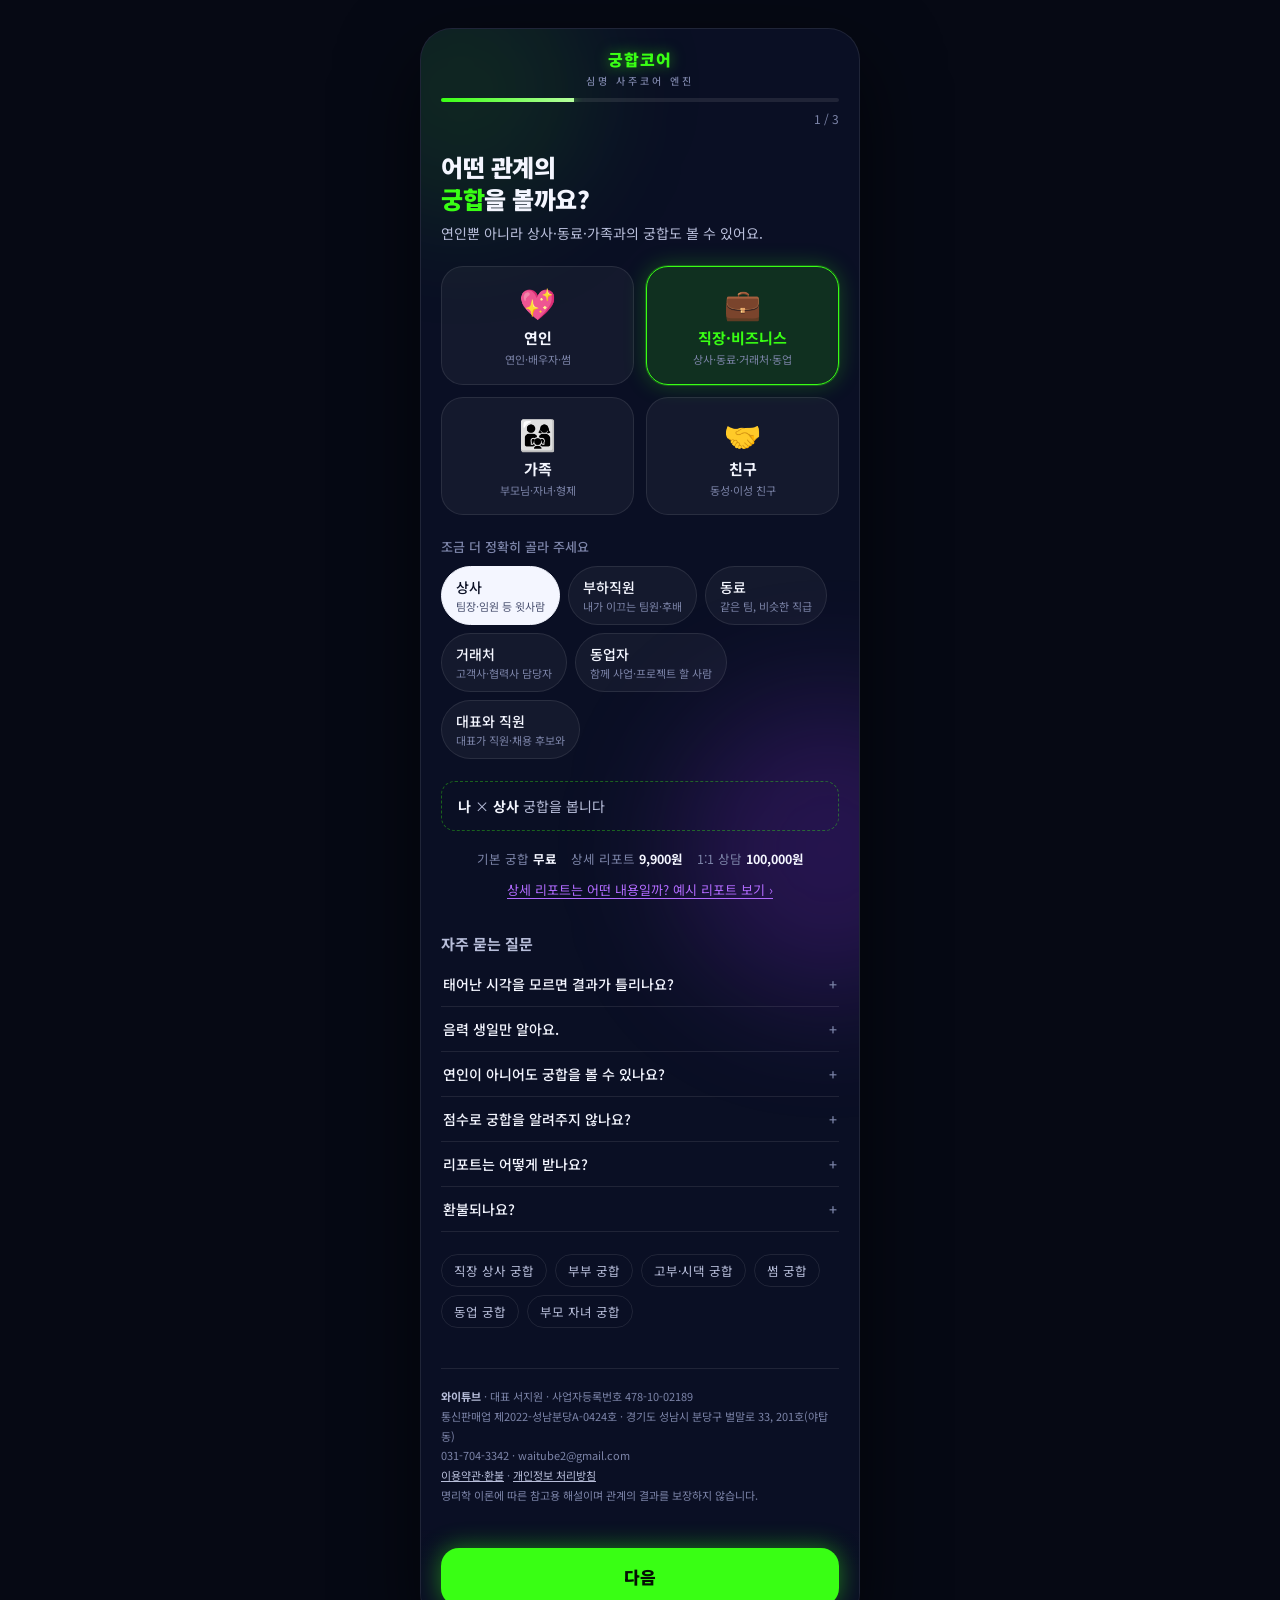
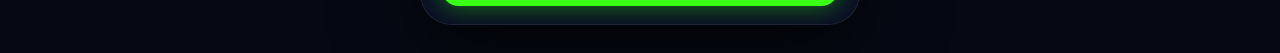
==== commit 99e9d764: "무료 화면에서 잠긴 6개 축 등급 가리기, 축별 풀이 앞부분 미리보기, 결과 공유 버튼, 예시 리포트(/sample), 결제 동의 문구 축약, 방문 통계(GA4) 준비 Co-Aut" ====
--- a/index.html
+++ b/index.html
@@ -19,7 +19,7 @@
 <meta property="og:site_name" content="궁합코어">
 <meta property="og:title" content="궁합코어 — 연인부터 상사·동료까지, 사주로 보는 관계 궁합">
 <meta property="og:description" content="상사와 나, 대표와 직원, 함께 일할 동료까지. 생년월일시만 넣으면 8개 축 궁합을 무료로 볼 수 있어요.">
-<meta property="og:image" content="https://gunghapcore.kr/og-image.png">
+<meta property="og:image" content="https://gunghapcore.kr/og-image-v2.png">
 <meta property="og:image:width" content="1200">
 <meta property="og:image:height" content="630">
 <meta name="twitter:card" content="summary_large_image">
@@ -206,6 +206,15 @@
 .tier-중립{color:var(--ink);background:rgba(154,163,199,.22)}
 .tier-주의{color:#2a0c03;background:var(--care)}
 .ax .lk{font-size:13px;color:var(--purple-hi)}
+.tier-lock{color:var(--purple-hi);background:var(--purple-soft);border:1px dashed rgba(178,107,255,.5)}
+.ax-teaser{margin:-10px 0 0;padding:16px 16px 12px;border:1px solid var(--line);border-top:0;border-radius:0 0 14px 14px;background:rgba(138,43,226,.06);font-size:13px;line-height:1.7;color:var(--ink-2);cursor:pointer}
+.ax-teaser .fade{background:linear-gradient(90deg,var(--ink-2) 40%,transparent);-webkit-background-clip:text;background-clip:text;color:transparent}
+.ax-teaser .more{display:block;margin-top:4px;font-size:12px;font-weight:700;color:var(--purple-hi)}
+.radar .q-dot{fill:var(--purple-soft);stroke:var(--purple-hi);stroke-dasharray:2 2}
+.radar .q-mark{font-size:11px;font-weight:700;fill:var(--purple-hi)}
+.share-row{display:grid;grid-template-columns:1fr 1fr;gap:10px;margin-top:14px}
+.share-row .btn{font-size:14px;padding:14px 10px}
+.sample-link{display:block;text-align:center;margin-top:12px;font-size:13px;color:var(--purple-hi);text-decoration:underline;text-underline-offset:3px}
 .ax-body{display:none;padding:2px 14px 14px;font-size:14px;line-height:1.75;color:var(--ink-2);white-space:pre-line}
 .ax-wrap.open .ax-body{display:block}
 .ax-wrap.open .ax{border-bottom-left-radius:0;border-bottom-right-radius:0;border-bottom-color:transparent}
@@ -324,6 +333,7 @@
       <div class="rels" id="relsWrap"><h3>조금 더 정확히 골라 주세요</h3><div class="chips" id="rels"></div></div>
       <div class="pick-now" id="pickNow"></div>
       <div class="prices"><span>기본 궁합 <b>무료</b></span><span>상세 리포트 <b id="pR"></b></span><span>1:1 상담 <b id="pC"></b></span></div>
+      <a class="sample-link" href="sample/" onclick="window.gcTrack&&gcTrack('sample_open',{from:'home'})">상세 리포트는 어떤 내용일까? 예시 리포트 보기 ›</a>
       <div class="faq">
         <h2>자주 묻는 질문</h2>
         <details><summary>태어난 시각을 모르면 결과가 틀리나요?</summary><p>시각 없이도 8개 축 모두 계산됩니다. 다만 시주가 빠져 오행 분포와 용신이 조금 달라질 수 있어, 아시면 넣는 편이 더 정확합니다.</p></details>
@@ -379,7 +389,7 @@
       <label><input type="radio" name="pm" value="bank"><span class="pn"><b>계좌이체</b><small>입금 확인 후 카카오톡으로 링크 발송</small></span></label>
     </div>
     <div class="bank-box" id="bankBox"></div>
-    <label class="agree"><input type="checkbox" id="agree"><span>상세 리포트는 결제 즉시 제공되는 디지털 콘텐츠로, 제공 후에는 전자상거래법 제17조 제2항에 따라 청약철회가 제한됨을 확인했습니다.</span></label>
+    <label class="agree"><input type="checkbox" id="agree"><span>결제 즉시 열리는 디지털 콘텐츠라 열람 후에는 환불이 어려운 점을 확인했어요. <small style="opacity:.7">(전자상거래법 제17조 제2항)</small></span></label>
     <button class="btn btn-white" id="payGo"></button>
     <div class="note" id="payNote"></div>
   </div>
@@ -401,6 +411,7 @@
 </div>
 
 <script src="config.js"></script>
+<script src="analytics.js"></script>
 <script src="lunar.js"></script>
 <script src="saju-core.js"></script>
 <script src="gunghap-core.js"></script>
@@ -578,7 +589,7 @@
     if(st.step===1) return go(2);
     if(st.step===2){ const p = readPerson('A'); if(p.error){ $('errA').textContent=p.error; return; } $('errA').textContent=''; return go(3); }
     if(st.step===3){ const p = readPerson('B'); if(p.error){ $('errB').textContent=p.error; return; } $('errB').textContent=''; return analyzeNow(readPerson('A'), p, false); }
-    if(st.step===5) openSheet();
+    if(st.step===5){ track('unlock_click',{from:'dock'}); openSheet(); }
   });
   $('back').addEventListener('click', () => { if(st.step===5) return go(3); if(st.step>1) go(st.step-1); });
 
@@ -592,7 +603,7 @@
     go(4);
     let i = 0; $('loadS').textContent = LOAD_MSG[0];
     const t = setInterval(() => { i++; if(i < LOAD_MSG.length) $('loadS').textContent = LOAD_MSG[i]; }, 320);
-    setTimeout(() => { clearInterval(t); renderResult(an, false); go(5); }, 1700);
+    setTimeout(() => { clearInterval(t); renderResult(an, false); go(5); track('result_view',{rel:st.rel}); }, 1700);
   }
 
   /* ---------- 결과 ---------- */
@@ -623,6 +634,16 @@
     '편인':'편인(偏印): 다른 관점과 깊은 생각을 주는 관계',
   };
   const fixNa = t => String(t).replace(/(^|[\s(,·])나가(?=\s)/g,'$1내가');
+  // 잠긴 축: 실제 풀이 앞부분만 살짝 (등급을 드러내는 말은 가림)
+  const TIER_WORD = /우호|중립|주의|좋은 궁합|나쁜|조화로운|충돌|어긋/;
+  function teaser(a){
+    const txt = fixNa(a.text||'').replace(/\s+/g,' ').trim();
+    const sents = txt.split(/(?<=[.!?다요])\s+/);
+    let first = sents.find(x => x.length>12 && !TIER_WORD.test(x)) || sents[0] || '';
+    if(TIER_WORD.test(first)) first = first.replace(/[^,·]*$/, '');
+    first = first.split(/,\s|해,|라,|서,/)[0].slice(0, 46);
+    return `<span class="fade">${esc(first)} …</span>`;
+  }
 
   function radarSVG(all){
     const W=340, H=320, cx=170, cy=160, R0=96, n=all.length;
@@ -631,8 +652,10 @@
     [1,2,3].forEach(l => { s += `<polygon class="ring" points="${all.map((_,i)=>pt(i,R0*l/3).join(',')).join(' ')}"/>`; });
     all.forEach((_,i) => { const [x,y]=pt(i,R0); s += `<line class="spoke" x1="${cx}" y1="${cy}" x2="${x}" y2="${y}"/>`; });
     [['주의',1],['중립',2],['우호',3]].forEach(([t,l]) => { s += `<text class="ring-lab" x="${cx+4}" y="${cy - R0*l/3 + 11}">${t}</text>`; });
-    s += `<polygon class="area" points="${all.map((a,i)=>pt(i,R0*LV[a.tier]/3).join(',')).join(' ')}"/>`;
-    all.forEach((a,i) => { const [x,y]=pt(i,R0*LV[a.tier]/3); s += `<circle class="dot" cx="${x}" cy="${y}" r="5" fill="${TC[a.tier]}"/>`; });
+    all.forEach((a,i) => {
+      if(FREE_OPEN.includes(a.key)){ const [x,y]=pt(i,R0*LV[a.tier]/3); s += `<circle class="dot" cx="${x}" cy="${y}" r="5" fill="${TC[a.tier]}"/>`; }
+      else { const [x,y]=pt(i,R0*0.62); s += `<circle class="q-dot" cx="${x}" cy="${y}" r="8"/><text class="q-mark" x="${x}" y="${y+4}" text-anchor="middle">?</text>`; }
+    });
     all.forEach((a,i) => {
       const [x,y] = pt(i, R0+30), anc = Math.abs(x-cx)<8 ? 'middle' : (x>cx?'start':'end');
       const dx = anc==='start'? -6 : anc==='end'? 6 : 0;
@@ -658,7 +681,7 @@
         <span class="eyebrow">핵심 요약 · ${esc(r.label)}</span>
         <p class="big"><span class="hl">[${grpEmo} ${esc(top.tag)}]</span></p>
         <p class="big-sub">${esc(top.head)} 이런 사람이에요</p>
-        <div class="dots" aria-label="8개 축 우호 ${t['우호']} 중립 ${t['중립']} 주의 ${t['주의']}">${all.map(a=>`<i style="background:${TC[a.tier]}" title="${AXES[a.key][0]} · ${a.tier}"></i>`).join('')}</div>
+        <div class="dots" aria-label="8개 축 우호 ${t['우호']} 중립 ${t['중립']} 주의 ${t['주의']}">${all.map(a=>FREE_OPEN.includes(a.key)?`<i style="background:${TC[a.tier]}" title="${AXES[a.key][0]} · ${a.tier}"></i>`:`<i style="background:transparent;border:1.5px dashed var(--purple-hi)" title="${AXES[a.key][0]} · 상세 리포트에서 공개"></i>`).join('')}</div>
         <div class="quote"><span class="bulb">💡</span>“${esc(top.text)}”</div>
         <div class="roles">
           <div><small>${esc(A.name==='나'?'나의 역할':A.name+'의 역할')}</small><b style="color:var(--neon)">${esc(me.tag)}<br><span class="g">${esc(me.god)}</span></b></div>
@@ -680,20 +703,21 @@
 
       <div class="sec">
         <h2 class="sec-h">8개 축 궁합 지도</h2>
-        <p class="sec-s">바깥으로 뻗을수록 서로 잘 맞는 축이에요. 축을 누르면 설명이 열려요.</p>
+        <p class="sec-s">바깥으로 뻗을수록 서로 잘 맞는 축이에요. <b style="color:var(--purple-hi)">?</b> 표시 6개 축의 결과는 상세 리포트에서 열려요.</p>
         <div class="card radar-card">
           ${radarSVG(all)}
-          <div class="legend"><span><i style="background:var(--good)"></i>우호</span><span><i style="background:var(--mid)"></i>중립</span><span><i style="background:var(--care)"></i>주의</span></div>
+          <div class="legend"><span><i style="background:var(--good)"></i>우호</span><span><i style="background:var(--mid)"></i>중립</span><span><i style="background:var(--care)"></i>주의</span><span><i style="border:1.5px dashed var(--purple-hi)"></i>잠김</span></div>
         </div>
         <div class="axes">${all.map(a => {
           const open = FREE_OPEN.includes(a.key);
           return `<div class="ax-wrap" data-k="${a.key}">
             <button type="button" class="ax" ${open?'':'data-lock="1"'}>
               <span class="n"><b>${AXES[a.key][0]}</b><small>${esc(a.title.replace(/^[^\s]+\s/,''))}</small></span>
-              <span class="tier tier-${a.tier}">${a.tier}</span>
+              ${open ? `<span class="tier tier-${a.tier}">${a.tier}</span>` : '<span class="tier tier-lock">결과 잠김</span>'}
               ${open ? '<svg class="chev" width="16" height="16" viewBox="0 0 24 24" fill="none" stroke="currentColor" stroke-width="2.5"><path d="M6 9l6 6 6-6"/></svg>' : '<span class="lk" aria-label="상세 리포트에서 공개">🔒</span>'}
             </button>
-            ${open ? `<div class="ax-body">${a.stemsText?`<b style="color:var(--ink)">${esc(a.stemsText)}</b>\n`:''}${esc(fixNa(a.text))}</div>` : ''}
+            ${open ? '' : `<div class="ax-teaser" data-lock="1">${teaser(a)}<span class="more">🔒 이어지는 풀이는 상세 리포트에서</span></div>`}
+            ${open ? `<div class="ax-body">${a.stemsText?`<b style="color:var(--ink)">${esc(a.stemsText)}</b>\n`:''}${esc(fixNa(a.text))}${R.axisGuide && R.axisGuide(a) ? `\n\n<b style="color:var(--neon)">이렇게 해 보세요</b> ${esc(R.axisGuide(a))}` : ''}</div>` : ''}
           </div>`; }).join('')}</div>
       </div>
 
@@ -707,7 +731,12 @@
             <p>${esc(x.text)}</p>
           </div>`).join('')}</div>
         ${rd.tip ? `<div class="tip"><b>💡 TIP</b> ${esc(rd.tip)}</div>` : ''}
-        ${rd.cautions.length ? `<p class="caution"><b>함께할 때 조심할 축</b> · ${esc(rd.cautions.join(' · '))}</p>` : ''}
+        ${(()=>{ const oc = all.filter(a=>FREE_OPEN.includes(a.key)&&a.tier==='주의').map(a=>AXES[a.key][0]);
+           const lc = all.filter(a=>!FREE_OPEN.includes(a.key)&&a.tier==='주의').length;
+           const parts = [];
+           if(oc.length) parts.push(`<b>함께할 때 조심할 축</b> · ${esc(oc.join(' · '))}`);
+           if(lc) parts.push(`<b style="color:var(--purple-hi)">🔒 잠긴 축 중 ${lc}개에 주의 신호</b>가 있어요. 어떤 축인지와 푸는 법은 상세 리포트에 있어요.`);
+           return parts.length ? `<p class="caution">${parts.join('<br>')}</p>` : ''; })()}
       </div>
 
       <div class="sec">
@@ -735,8 +764,14 @@
             <p>${esc(A.name)} × ${esc(B.name)}, 두 사람만을 위한 상세 풀이</p>
             <div class="incl"><span>6개 축 풀이 전문</span><span>두 사람 사주 원국</span><span>앞으로 10년 흐름</span><span>관계 처방</span></div>
             <button type="button" class="btn btn-purple" id="unlockBtn">상세 리포트 열기 · ${won(PRICE)}</button>
+            <a class="sample-link" id="sampleLink2" href="sample/" target="_blank" rel="noopener">결제 전에 예시 리포트 전체 보기 ›</a>
           </div>
         </div>
+      </div>
+
+      <div class="share-row">
+        <button type="button" class="btn btn-neon" id="shareBtn">💬 ${esc(B.name)}에게 궁합 보내기</button>
+        <button type="button" class="btn btn-ghost" id="retry2">다른 사람과 보기</button>
       </div>
 
       <button type="button" class="consult-card" id="consultBtn"><span class="n"><b>심명 1:1 궁합 상담</b><small>결혼 시기·갈등 패턴·가족 관계까지 직접 풀이 · ${won(CFG.consultPrice||100000)}</small></span><span class="go">신청 ›</span></button>
@@ -750,14 +785,33 @@
         명리학 이론에 따른 참고용 해설이며 관계의 결과를 보장하지 않습니다. · 엔진 ${esc(SC.ENGINE_VERSION||'')}
       </div>`;
 
+    $('v5').querySelectorAll('.ax-teaser').forEach(b => b.addEventListener('click', () => { track('unlock_click',{from:'teaser'}); openSheet(); }));
     $('v5').querySelectorAll('.ax').forEach(b => b.addEventListener('click', () => {
-      if(b.dataset.lock) return openSheet();
+      if(b.dataset.lock){ track('unlock_click',{from:'axis'}); return openSheet(); }
       b.parentNode.classList.toggle('open');
     }));
-    $('unlockBtn').addEventListener('click', openSheet);
+    $('unlockBtn').addEventListener('click', () => { track('unlock_click',{from:'lock_box'}); openSheet(); });
+    $('shareBtn').addEventListener('click', shareResult);
+    $('sampleLink2').addEventListener('click', () => track('sample_open',{from:'result'}));
     $('consultBtn').addEventListener('click', () => openSheet('csheet'));
     $('retry').addEventListener('click', () => go(1));
+    $('retry2').addEventListener('click', () => { track('retry'); go(1); });
     $('sheetWho').textContent = `${A.name} × ${B.name} · ${r.label}`;
+  }
+
+  /* ---------- 통계 · 공유 ---------- */
+  function track(name, params){ try{ window.gcTrack && window.gcTrack(name, params||{}); }catch(e){} }
+  async function shareResult(){
+    if(!current) return;
+    const r = RELS[current.rel];
+    const url = SITE + '#' + current.rel;
+    const text = `${current.A.name} × ${current.B.name} ${r.label} 궁합을 봤어요. 너도 생년월일시 넣고 나랑 궁합 봐 줘 👉`;
+    track('share_click',{rel:current.rel});
+    if(navigator.share){ try{ await navigator.share({ title:'궁합코어', text, url }); return; }catch(e){ if(e && e.name==='AbortError') return; } }
+    const all = text + ' ' + url;
+    let ok = false;
+    try{ if(navigator.clipboard && window.isSecureContext){ await navigator.clipboard.writeText(all); ok = true; } }catch(e){}
+    $('shareBtn').textContent = ok ? '✅ 링크 복사됨 · 카톡에 붙여넣기' : url;
   }
 
   /* ---------- 바텀시트 · 결제 ----------
@@ -824,6 +878,7 @@
 
   $('payGo').addEventListener('click', async () => {
     const note = $('payNote'), btn = $('payGo');
+    track('pay_click',{method:pm()});
     if(pm()==='bank'){ window.open(CFG.kakaoUrl, '_blank', 'noopener'); return; }
     if(!$('agree').checked){ note.style.color='var(--care)'; note.textContent='결제 전에 위 안내에 체크해 주세요.'; return; }
     note.style.color='var(--neon)';
@@ -831,6 +886,7 @@
     btn.disabled = true; const old = btn.textContent; btn.textContent = '결제창 여는 중…';
     try{
       const o = await api('/order', { code: orderCode() });
+      track('pay_window',{value:o.amount});
       await loadScript('https://js.tosspayments.com/v2/standard');
       const payment = window.TossPayments(CFG.tossClientKey).payment({ customerKey: window.TossPayments.ANONYMOUS });
       const here = location.href.split('#')[0].split('?')[0];
@@ -868,7 +924,7 @@
     try{
       const rs = await Promise.allSettled(API ? [sendMail(), sendSms()] : [sendMail()]);
       if(!rs.some(r => r.status==='fulfilled')) throw new Error('send');
-      note.style.color='var(--neon)'; note.textContent = `접수됐어요. 평일 기준 하루 안에 ${phone}로 연락드릴게요.`;
+      track('consult_submit'); note.style.color='var(--neon)'; note.textContent = `접수됐어요. 평일 기준 하루 안에 ${phone}로 연락드릴게요.`;
       btn.textContent = '신청 완료';
     }catch(ex){
       note.innerHTML = `신청을 보내지 못했어요. 잠시 후 다시 누르시거나 <a href="${esc(CFG.kakaoUrl)}" target="_blank" rel="noopener" style="color:var(--neon)">카카오톡</a>으로 남겨 주세요.`;
